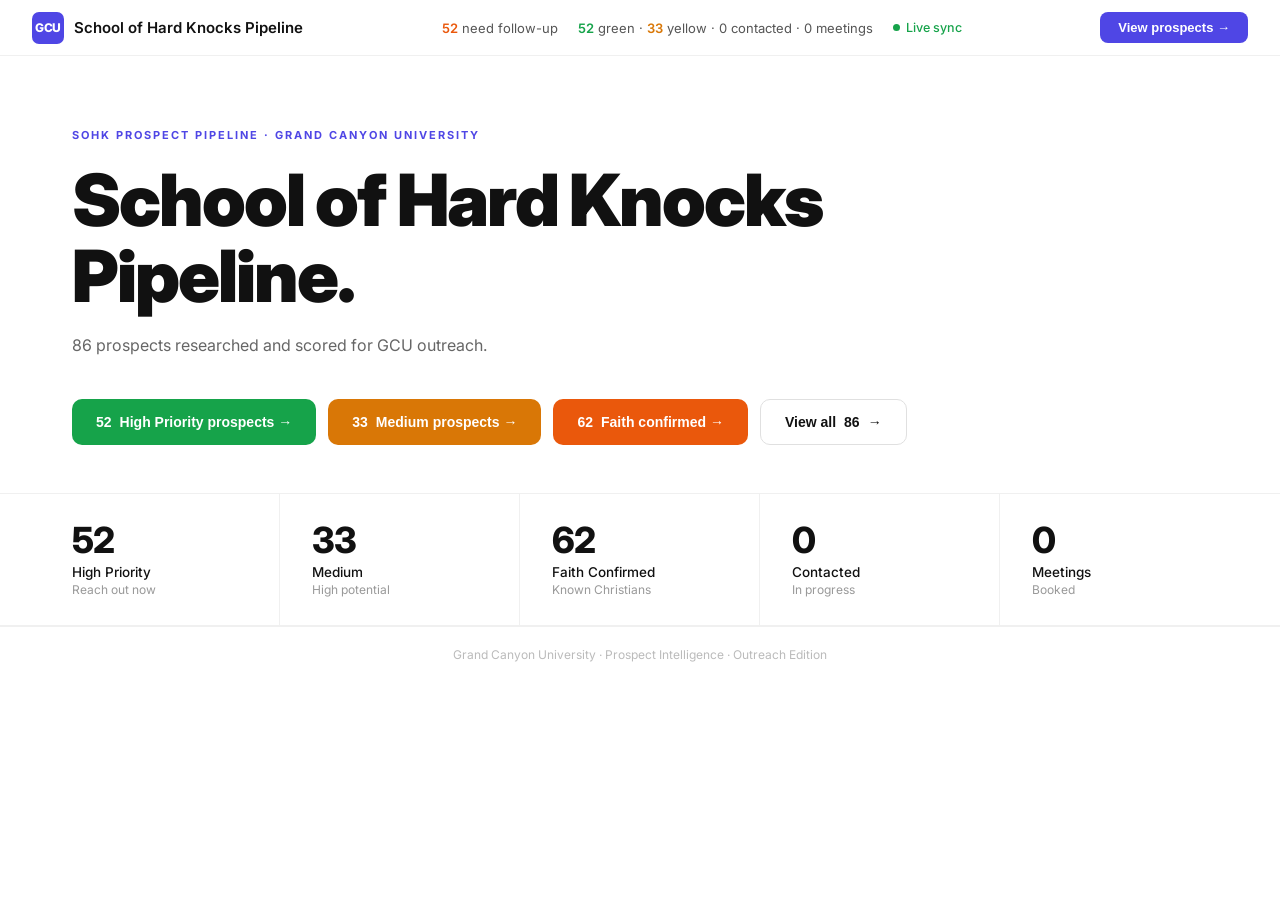
==== index.html @ d543fc32 "Fix clicks — event delegation + pointer-events:none on tier badges" ====
<!DOCTYPE html>
<html lang="en">
<head>
<meta charset="UTF-8"/><!-- cache-bust: v3 -->
<meta name="viewport" content="width=device-width, initial-scale=1.0"/>
<title>School of Hard Knocks Pipeline</title>
<link rel="preconnect" href="https://fonts.googleapis.com"/>
<link href="https://fonts.googleapis.com/css2?family=Inter:wght@300;400;500;600;700;800;900&display=swap" rel="stylesheet"/>
<style>
*,*::before,*::after{box-sizing:border-box;margin:0;padding:0}
html,body{height:100%;font-family:'Inter',system-ui,sans-serif;background:#fff;color:#111;-webkit-font-smoothing:antialiased}
::-webkit-scrollbar{width:5px}
::-webkit-scrollbar-track{background:transparent}
::-webkit-scrollbar-thumb{background:#ddd;border-radius:10px}

/* NAV */
.nav{position:sticky;top:0;z-index:100;background:#fff;border-bottom:1px solid #f0f0f0;padding:0 32px;height:56px;display:flex;align-items:center;justify-content:space-between}
.nav-logo{display:flex;align-items:center;gap:10px;cursor:pointer;text-decoration:none}
.nav-logo:hover .nav-logo-box{background:#4338ca}
.nav-logo-box{width:32px;height:32px;background:#4f46e5;border-radius:7px;display:flex;align-items:center;justify-content:center;font-size:12px;font-weight:800;color:#fff;letter-spacing:-0.5px;transition:background 0.15s}
.nav-logo-text{font-size:15px;font-weight:600;color:#111}
.nav-center{display:flex;align-items:center;gap:20px;font-size:13px;color:#555}
.nav-dot-green{color:#16a34a;font-weight:600}
.nav-dot-yellow{color:#d97706;font-weight:600}
.nav-dot-orange{color:#ea580c;font-weight:600}
.nav-live{display:flex;align-items:center;gap:6px;font-size:12.5px;color:#16a34a;font-weight:500}
.nav-live-dot{width:7px;height:7px;border-radius:50%;background:#16a34a;animation:pulse 2s infinite}
@keyframes pulse{0%,100%{opacity:1}50%{opacity:0.4}}
.btn-view-prospects{background:#4f46e5;color:#fff;border:none;padding:8px 18px;border-radius:8px;font-size:13px;font-weight:600;cursor:pointer;transition:background 0.15s}
.btn-view-prospects:hover{background:#4338ca}

/* HERO */
.hero{max-width:1200px;margin:0 auto;padding:72px 32px 48px}
.hero-label{font-size:11px;font-weight:700;letter-spacing:2px;text-transform:uppercase;color:#4f46e5;margin-bottom:20px}
.hero-title{font-size:clamp(42px,6vw,72px);font-weight:900;line-height:1.05;letter-spacing:-2px;color:#111;margin-bottom:20px}
.hero-sub{font-size:16px;color:#666;line-height:1.6;max-width:480px;margin-bottom:40px}
.hero-ctas{display:flex;flex-wrap:wrap;gap:12px}
.cta-btn{padding:14px 24px;border-radius:10px;font-size:14px;font-weight:700;cursor:pointer;border:none;display:flex;align-items:center;gap:8px;transition:opacity 0.15s,transform 0.15s}
.cta-btn:hover{opacity:0.9;transform:translateY(-1px)}
.cta-green{background:#16a34a;color:#fff}
.cta-yellow{background:#d97706;color:#fff}
.cta-orange{background:#ea580c;color:#fff}
.cta-outline{background:#fff;color:#111;border:1.5px solid #e0e0e0}

/* STAT TILES */
.stat-bar{border-top:1px solid #f0f0f0;border-bottom:1px solid #f0f0f0}
.stat-bar-inner{max-width:1200px;margin:0 auto;display:grid;grid-template-columns:repeat(5,1fr)}
.stat-tile{padding:28px 32px;border-right:1px solid #f0f0f0}
.stat-tile:last-child{border-right:none}
.stat-num{font-size:36px;font-weight:800;letter-spacing:-1.5px;color:#111;line-height:1}
.stat-name{font-size:13.5px;font-weight:500;color:#111;margin-top:6px}
.stat-desc{font-size:12px;color:#999;margin-top:2px}

/* LIST VIEW */
.list-view{max-width:1200px;margin:0 auto;padding:48px 32px 80px;display:none}
.list-view.active{display:block}

.list-header{display:flex;align-items:center;justify-content:space-between;margin-bottom:24px;gap:16px;flex-wrap:wrap}
.list-back{display:flex;align-items:center;gap:8px;font-size:14px;font-weight:500;color:#555;cursor:pointer;background:none;border:none;padding:0}
.list-back:hover{color:#111}
.list-title-row{display:flex;align-items:center;gap:12px}
.list-title{font-size:24px;font-weight:800;letter-spacing:-0.5px}
.list-count-badge{padding:4px 12px;border-radius:20px;font-size:12px;font-weight:700}
.badge-green{background:#dcfce7;color:#16a34a}
.badge-yellow{background:#fef3c7;color:#d97706}
.badge-orange{background:#fff7ed;color:#ea580c}
.badge-all{background:#f3f4f6;color:#374151}

.list-controls{display:flex;gap:10px;flex-wrap:wrap;margin-bottom:20px}
.list-search{flex:1;min-width:200px;padding:9px 14px;border:1.5px solid #e8e8e8;border-radius:8px;font-size:13.5px;font-family:'Inter',sans-serif;outline:none;transition:border-color 0.2s}
.list-search:focus{border-color:#4f46e5}
.list-filter{padding:9px 12px;border:1.5px solid #e8e8e8;border-radius:8px;font-size:13px;font-family:'Inter',sans-serif;outline:none;cursor:pointer;background:#fff;transition:border-color 0.2s}
.list-filter:focus{border-color:#4f46e5}
.add-btn{padding:9px 16px;background:#111;color:#fff;border:none;border-radius:8px;font-size:13px;font-weight:600;cursor:pointer;display:flex;align-items:center;gap:6px;white-space:nowrap}
.add-btn:hover{background:#333}

/* PROSPECT ROWS */
.prospect-list{display:flex;flex-direction:column;gap:1px;background:#f0f0f0;border-radius:12px;overflow:hidden;border:1px solid #e8e8e8}
.prospect-row{background:#fff;padding:18px 22px;display:flex;align-items:center;gap:16px;cursor:pointer;transition:background 0.1s}
.prospect-row:hover{background:#fafafa}
.prospect-row:first-child{border-radius:12px 12px 0 0}
.prospect-row:last-child{border-radius:0 0 12px 12px}
.row-avatar{width:40px;height:40px;border-radius:10px;background:linear-gradient(135deg,#111,#333);display:flex;align-items:center;justify-content:center;font-size:14px;font-weight:700;color:#fff;flex-shrink:0}
.row-info{flex:1;min-width:0}
.row-name{font-size:14.5px;font-weight:600;color:#111}
.row-sub{font-size:12.5px;color:#777;margin-top:1px;white-space:nowrap;overflow:hidden;text-overflow:ellipsis}
.row-location{font-size:11.5px;color:#4f46e5;font-weight:600;margin-top:1px;letter-spacing:0.2px}
.row-right{display:flex;align-items:center;gap:10px;flex-shrink:0}
.row-score{font-size:12px;font-weight:700;padding:3px 9px;border-radius:20px}
.score-green{background:#dcfce7;color:#16a34a}
.score-yellow{background:#fef3c7;color:#d97706}
.score-low{background:#f3f4f6;color:#6b7280}
.row-faith{font-size:11px;background:#ede9fe;color:#7c3aed;padding:2px 8px;border-radius:20px;font-weight:600}
.row-arrow{color:#ccc;font-size:16px}
.row-actions{display:flex;gap:5px}
.row-btn{padding:4px 10px;border-radius:5px;font-size:11px;font-weight:600;cursor:pointer;border:none}
.row-btn-edit{background:#f3f4f6;color:#374151}
.row-btn-edit:hover{background:#e5e7eb}
.row-btn-del{background:#fee2e2;color:#dc2626}
.row-btn-del:hover{background:#fecaca}

/* DETAIL VIEW */
.detail-view{display:none;max-width:1200px;margin:0 auto;padding:40px 32px 80px}
.detail-view.active{display:block}
.detail-back{display:inline-flex;align-items:center;gap:8px;font-size:14px;font-weight:500;color:#555;cursor:pointer;background:none;border:none;padding:0;margin-bottom:24px}
.detail-back:hover{color:#111}
.detail-nav{display:flex;align-items:center;justify-content:space-between;margin-bottom:32px;flex-wrap:wrap;gap:12px}
.detail-progress-wrap{display:flex;align-items:center;gap:10px;font-size:13px;color:#888}
.detail-progress-bar{width:120px;height:6px;background:#f0f0f0;border-radius:10px;overflow:hidden}
.detail-progress-fill{height:100%;background:#16a34a;border-radius:10px;transition:width 0.3s}
.detail-name{font-size:clamp(28px,4vw,42px);font-weight:900;letter-spacing:-1px;color:#111;margin-bottom:6px}
.detail-role{font-size:16px;color:#444;font-weight:400;margin-bottom:4px}
.detail-org{font-size:14px;color:#888}
.detail-badges{display:flex;gap:10px;margin:16px 0;flex-wrap:wrap}
.detail-badge{padding:6px 14px;border-radius:20px;font-size:12px;font-weight:600;display:flex;align-items:center;gap:6px;cursor:pointer;border:none}
.badge-status{background:#f3f4f6;color:#111;border:1.5px solid #e0e0e0}
.badge-reach-green{background:#16a34a;color:#fff}
.badge-reach-yellow{background:#d97706;color:#fff}
.detail-body{display:grid;grid-template-columns:1fr 340px;gap:32px;margin-top:28px}
@media(max-width:900px){.detail-body{grid-template-columns:1fr}}
.detail-main{display:flex;flex-direction:column;gap:32px}
.detail-section-label{font-size:10.5px;font-weight:700;letter-spacing:2px;text-transform:uppercase;color:#999;margin-bottom:14px}
.detail-bio{font-size:15px;line-height:1.75;color:#333}
.detail-news-box{background:#fafafa;border:1px solid #f0f0f0;border-radius:10px;padding:18px 20px}
.detail-news-empty{font-size:13.5px;color:#888;margin-bottom:10px}
.detail-news-link{display:inline-flex;align-items:center;gap:6px;font-size:13px;font-weight:500;color:#4f46e5;text-decoration:none}
.detail-news-link:hover{text-decoration:underline}
.detail-news-item{padding:12px 0;border-bottom:1px solid #f0f0f0;display:flex;align-items:flex-start;justify-content:space-between;gap:12px}
.detail-news-item:last-child{border-bottom:none}
.detail-news-date{font-size:11px;color:#999;white-space:nowrap;margin-top:3px}
.detail-news-title{font-size:13.5px;color:#111;line-height:1.4}
.detail-news-source{font-size:11.5px;color:#888;margin-top:2px}
.detail-sidebar{display:flex;flex-direction:column;gap:16px}
.sidebar-card{background:#fafafa;border:1px solid #f0f0f0;border-radius:12px;padding:20px}
.sidebar-card-high{background:#fffbeb;border-color:#fde68a}
.sidebar-card-label{font-size:10px;font-weight:700;letter-spacing:2px;text-transform:uppercase;color:#999;margin-bottom:10px;display:flex;align-items:center;gap:6px}
.sidebar-card-text{font-size:13.5px;line-height:1.65;color:#333}
.sidebar-score{display:flex;align-items:center;gap:10px;margin-bottom:8px}
.sidebar-score-num{font-size:38px;font-weight:900;letter-spacing:-2px;color:#111;line-height:1}
.sidebar-score-label{font-size:12px;color:#888}
.score-bar-wrap{background:#f0f0f0;border-radius:10px;height:8px;overflow:hidden;margin-bottom:6px}
.score-bar-fill{height:100%;border-radius:10px;transition:width 0.4s}
.bar-green{background:#16a34a}
.bar-yellow{background:#d97706}
.bar-low{background:#9ca3af}
.sidebar-tags{display:flex;flex-wrap:wrap;gap:6px}
.sidebar-tag{padding:4px 11px;border-radius:20px;font-size:11.5px;font-weight:500;background:#f3f4f6;color:#555}
.sidebar-tag-faith{background:#ede9fe;color:#7c3aed}

/* FORM MODAL */
.form-overlay{display:none;position:fixed;inset:0;background:rgba(0,0,0,0.5);z-index:300;align-items:center;justify-content:center;padding:24px}
.form-overlay.open{display:flex}
.form-modal{background:#fff;border-radius:16px;width:100%;max-width:540px;max-height:90vh;overflow-y:auto;box-shadow:0 20px 60px rgba(0,0,0,0.25)}
.form-modal-header{background:#111;padding:18px 22px;border-radius:16px 16px 0 0;display:flex;align-items:center;justify-content:space-between}
.form-modal-title{font-size:15px;font-weight:600;color:#fff}
.form-modal-close{width:28px;height:28px;background:rgba(255,255,255,0.1);border:none;border-radius:6px;color:#fff;font-size:16px;cursor:pointer;display:flex;align-items:center;justify-content:center}
.form-body{padding:20px 22px;display:flex;flex-direction:column;gap:11px}
.form-row{display:grid;grid-template-columns:1fr 1fr;gap:11px}
.form-group{display:flex;flex-direction:column;gap:4px}
.form-group.full{grid-column:1/-1}
.form-label{font-size:11px;font-weight:700;letter-spacing:0.8px;text-transform:uppercase;color:#333}
.form-input,.form-textarea,.form-select{padding:9px 11px;border:1.5px solid #e8e8e8;border-radius:8px;font-family:'Inter',sans-serif;font-size:13.5px;color:#111;background:#fafafa;outline:none;transition:border-color 0.2s}
.form-input:focus,.form-textarea:focus,.form-select:focus{border-color:#4f46e5;background:#fff}
.form-textarea{min-height:76px;resize:vertical;line-height:1.5}
.form-footer{padding:14px 22px 20px;border-top:1px solid #f0f0f0;display:flex;justify-content:flex-end;gap:8px}
.btn-cancel{padding:8px 16px;border:1.5px solid #e8e8e8;border-radius:8px;background:transparent;font-family:'Inter',sans-serif;font-size:13px;font-weight:500;cursor:pointer;color:#555}
.btn-cancel:hover{background:#f9f9f9}
.btn-save{padding:8px 20px;background:#111;color:#fff;border:none;border-radius:8px;font-family:'Inter',sans-serif;font-size:13px;font-weight:600;cursor:pointer}
.btn-save:hover{background:#333}

/* EMPTY */
.empty-state{text-align:center;padding:60px 20px;color:#aaa;font-size:14px}

footer{text-align:center;padding:20px;font-size:12px;color:#bbb;border-top:1px solid #f0f0f0}

.detail-nav-arrows{display:flex;align-items:center;gap:8px}
.arrow-btn{padding:7px 14px;border:1.5px solid #e0e0e0;border-radius:8px;background:#fff;font-family:'Inter',sans-serif;font-size:13px;font-weight:500;color:#111;cursor:pointer;display:flex;align-items:center;gap:6px;transition:all 0.15s}
.arrow-btn:hover:not(:disabled){background:#f5f5f5;border-color:#ccc}
.arrow-btn:disabled{opacity:0.35;cursor:not-allowed}
.arrow-counter{font-size:12px;color:#999;white-space:nowrap}

.status-select{padding:6px 28px 6px 12px;border:1.5px solid #e0e0e0;border-radius:8px;font-family:'Inter',sans-serif;font-size:13px;font-weight:500;color:#111;background:#fff;outline:none;cursor:pointer;appearance:auto;transition:border-color 0.2s}
.status-select:focus{border-color:#4f46e5}

@media(max-width:640px){
  .nav{padding:0 14px;height:52px}
  .nav-logo-text{display:none}
  .nav-center{display:none}
  .btn-view-prospects{font-size:12px;padding:7px 13px}
  .hero{padding:28px 16px 24px}
  .hero-title{font-size:36px;letter-spacing:-1.5px}
  .hero-sub{font-size:14px}
  .hero-ctas{gap:8px}
  .cta-btn{padding:11px 16px;font-size:13px}
  .stat-bar-inner{grid-template-columns:repeat(3,1fr)}
  .stat-tile:nth-child(4),.stat-tile:nth-child(5){display:none}
  .stat-tile{padding:16px 14px}
  .stat-num{font-size:26px}
  .controls-wrap{padding:10px 14px;top:52px}
  .controls{gap:8px}
  .list-search{font-size:13px}
  .list-filter{font-size:12px;padding:8px 10px}
  .add-btn{font-size:12px;padding:8px 12px}
  .list-view,.detail-view{padding:16px 14px 60px}
  .list-title{font-size:20px}
  .prospect-row{padding:14px 14px}
  .row-avatar{width:36px;height:36px;font-size:12px;border-radius:8px}
  .row-name{font-size:14px}
  .row-score{display:none}
  .row-arrow{display:none}
  .detail-nav{flex-direction:column;gap:12px;align-items:flex-start}
  .detail-nav > div:last-child{align-items:flex-start;width:100%}
  .detail-progress-wrap{flex-wrap:wrap;gap:6px}
  .detail-progress-bar{width:100px}
  .detail-nav-arrows{justify-content:flex-start}
  .detail-name{font-size:28px;letter-spacing:-0.5px}
  .detail-body{gap:20px}
  .sidebar-card{padding:14px}
  .detail-badges{flex-wrap:wrap;gap:8px}
  .status-select{font-size:12px}
  .form-body{padding:16px 16px}
  .form-row{grid-template-columns:1fr}
  .form-footer{padding:12px 16px 18px}
  .list-controls{gap:6px}
}

.tier-whale{background:#f5f3ff;color:#7c3aed;border:1px solid #ddd6fe;pointer-events:none}
.tier-review{background:#fffbeb;color:#b45309;border:1px solid #fde68a;pointer-events:none}
.tier-contact{background:#f0fdf4;color:#16a34a;border:1px solid #bbf7d0;pointer-events:none}
.tier-unset{background:#f3f4f6;color:#6b7280;border:1px solid #e5e7eb;pointer-events:none}
.row-tier{font-size:11px;padding:2px 8px;border-radius:20px;font-weight:600;white-space:nowrap;pointer-events:none}
.tier-select{padding:6px 28px 6px 10px;border-radius:8px;border:1.5px solid #e5e7eb;font-family:inherit;font-size:12px;font-weight:600;cursor:pointer;outline:none;appearance:none;background-image:url("data:image/svg+xml,%3Csvg xmlns='http://www.w3.org/2000/svg' width='12' height='12' viewBox='0 0 24 24' fill='none' stroke='%23888' stroke-width='2.5'%3E%3Cpolyline points='6 9 12 15 18 9'%3E%3C/polyline%3E%3C/svg%3E");background-repeat:no-repeat;background-position:right 8px center}
.tier-select.tw{background-color:#f5f3ff;color:#7c3aed;border-color:#ddd6fe}
.tier-select.tr{background-color:#fffbeb;color:#b45309;border-color:#fde68a}
.tier-select.tc{background-color:#f0fdf4;color:#16a34a;border-color:#bbf7d0}
.tier-select.tu{background-color:#f3f4f6;color:#6b7280;border-color:#e5e7eb}
</style>
</head>
<body>

<!-- NAV -->
<nav class="nav">
  <div class="nav-logo" onclick="showHero()">
    <div class="nav-logo-box">GCU</div>
    <span class="nav-logo-text">School of Hard Knocks Pipeline</span>
  </div>
  <div class="nav-center" id="nav-stats">
    <span><span class="nav-dot-orange" id="nav-followup">0</span> need follow-up</span>
    <span><span class="nav-dot-green" id="nav-green">0</span> green · <span class="nav-dot-yellow" id="nav-yellow">0</span> yellow · <span id="nav-contacted">0</span> contacted · <span id="nav-meetings">0</span> meetings</span>
    <span class="nav-live"><span class="nav-live-dot"></span>Live sync</span>
  </div>
  <button class="btn-view-prospects" onclick="showList('all')">View prospects →</button>
</nav>

<!-- HERO PAGE -->
<div id="page-hero">
  <div class="hero">
    <div class="hero-label">SOHK Prospect Pipeline · Grand Canyon University</div>
    <div class="hero-title">School of Hard Knocks<br>Pipeline.</div>
    <div class="hero-sub" id="hero-sub">Loading prospects researched and scored for GCU outreach.</div>
    <div class="hero-ctas">
      <button class="cta-btn cta-green" onclick="showList('high')"><span id="cta-green-count">0</span> High Priority prospects →</button>
      <button class="cta-btn cta-yellow" onclick="showList('medium')"><span id="cta-yellow-count">0</span> Medium prospects →</button>
      <button class="cta-btn cta-orange" onclick="showList('faith')"><span id="cta-faith-count">0</span> Faith confirmed →</button>
      <button class="cta-btn cta-outline" onclick="showList('all')">View all <span id="cta-all-count">0</span> →</button>
    </div>
  </div>
  <div class="stat-bar">
    <div class="stat-bar-inner">
      <div class="stat-tile">
        <div class="stat-num" id="st-high">0</div>
        <div class="stat-name">High Priority</div>
        <div class="stat-desc">Reach out now</div>
      </div>
      <div class="stat-tile">
        <div class="stat-num" id="st-medium">0</div>
        <div class="stat-name">Medium</div>
        <div class="stat-desc">High potential</div>
      </div>
      <div class="stat-tile">
        <div class="stat-num" id="st-faith">0</div>
        <div class="stat-name">Faith Confirmed</div>
        <div class="stat-desc">Known Christians</div>
      </div>
      <div class="stat-tile">
        <div class="stat-num" id="st-contacted">0</div>
        <div class="stat-name">Contacted</div>
        <div class="stat-desc">In progress</div>
      </div>
      <div class="stat-tile">
        <div class="stat-num" id="st-meetings">0</div>
        <div class="stat-name">Meetings</div>
        <div class="stat-desc">Booked</div>
      </div>
    </div>
  </div>
</div>

<!-- LIST VIEW -->
<div class="list-view" id="page-list">
  <div class="list-header">
    <div>
      <button class="list-back" onclick="showHero()">← Back</button>
      <div class="list-title-row" style="margin-top:8px">
        <div class="list-title" id="list-title">All Prospects</div>
        <span class="list-count-badge badge-all" id="list-badge">0</span>
      </div>
    </div>
    <button class="add-btn" onclick="openForm()">+ Add Prospect</button>
  </div>
  <div class="list-controls">
    <input class="list-search" id="list-search" placeholder="Search name, company, category…" oninput="renderList()">
    <select class="list-filter" id="list-cat" onchange="renderList()"><option value="">All Categories</option></select>
    <select class="list-filter" id="list-faith" onchange="renderList()">
      <option value="">All Prospects</option>
      <option value="faith">Faith Confirmed</option>
    </select>
    <select class="list-filter" id="list-az" onchange="renderList()">
      <option value="">All Locations</option>
      <option value="az">Arizona Only</option>
    </select>
    <select class="list-filter" id="list-tier" onchange="renderList()">
      <option value="">All Tiers</option>
      <option value="Whale">Whale</option>
      <option value="Review">Review</option>
      <option value="Contact">Contact</option>
    </select>
    <input type="text" id="email-search" class="list-filter" placeholder="Search by email..." oninput="renderList()" style="width:180px"/>
  </div>
  <div class="prospect-list" id="prospect-list"></div>
</div>

<!-- DETAIL VIEW -->
<div class="detail-view" id="page-detail">
  <button class="detail-back" id="detail-back-btn" onclick="showList()">← Back to prospects</button>
  <div class="detail-nav">
    <div>
      <div class="detail-name" id="d-name"></div>
      <div class="detail-role" id="d-role"></div>
      <div class="detail-org" id="d-org"></div>
    </div>
    <div style="display:flex;flex-direction:column;align-items:flex-end;gap:10px">
      <div class="detail-progress-wrap">
        <span id="d-score-label"></span>
        <div class="detail-progress-bar"><div class="detail-progress-fill" id="d-progress"></div></div>
        <span>out of 100</span>
      </div>
      <div class="detail-nav-arrows">
        <button class="arrow-btn" id="btn-prev" onclick="navigateDetail(-1)">← Prev</button>
        <span class="arrow-counter" id="d-counter"></span>
        <button class="arrow-btn" id="btn-next" onclick="navigateDetail(1)">Next →</button>
      </div>
    </div>
  </div>
  <div class="detail-badges" id="d-badges"></div>
  <div class="detail-body">
    <div class="detail-main">
      <div>
        <div class="detail-section-label">BIOGRAPHY</div>
        <div class="detail-bio" id="d-bio"></div>
      </div>
      <div>
        <div class="detail-section-label">RECENT NEWS</div>
        <div class="detail-news-box" id="d-news"></div>
      </div>
      <div id="d-verified-wrap" style="display:none">
        <div class="detail-section-label">VERIFIED SOURCES & ARTICLES</div>
        <div id="d-verified"></div>
      </div>
    </div>
    <div class="detail-sidebar">
      <div class="sidebar-card sidebar-card-high" id="d-approach-card">
        <div class="sidebar-card-label">BEST APPROACH</div>
        <div class="sidebar-card-text" id="d-approach"></div>
      </div>
      <div class="sidebar-card" id="d-contact-card">
        <div class="sidebar-card-label">CONTACT INFORMATION</div>
        <div class="sidebar-card-text" id="d-contact"></div>
      </div>
      <div class="sidebar-card" id="d-gcu-card">
        <div class="sidebar-card-label">GCU CONNECTION</div>
        <div class="sidebar-card-text" id="d-gcu"></div>
      </div>
      <div class="sidebar-card">
        <div class="sidebar-card-label">FAITH SIGNAL</div>
        <div class="sidebar-card-text" id="d-faith"></div>
      </div>
      <div class="sidebar-card">
        <div class="sidebar-card-label">TAGS</div>
        <div class="sidebar-tags" id="d-tags"></div>
      </div>
    </div>
  </div>
</div>

<!-- FORM MODAL -->
<div class="form-overlay" id="form-overlay">
  <div class="form-modal">
    <div class="form-modal-header">
      <span class="form-modal-title" id="form-title">Add Prospect</span>
      <button class="form-modal-close" onclick="closeForm()">×</button>
    </div>
    <div class="form-body">
      <div class="form-row">
        <div class="form-group"><label class="form-label">Name *</label><input class="form-input" id="f-name" placeholder="Full name"></div>
        <div class="form-group"><label class="form-label">Role / Title</label><input class="form-input" id="f-role" placeholder="CEO, Founder…"></div>
      </div>
      <div class="form-row">
        <div class="form-group"><label class="form-label">Company / Org</label><input class="form-input" id="f-org" placeholder="Organization"></div>
        <div class="form-group"><label class="form-label">Category</label>
          <select class="form-select" id="f-category">
            <option value="">Select…</option>
            <option>Entrepreneur</option><option>Sports</option><option>Media</option>
            <option>Construction</option><option>Hospitality</option><option>Technology</option>
            <option>Real Estate</option><option>Automotive</option><option>Entertainment</option>
            <option>Law</option><option>Other</option>
          </select>
        </div>
      </div>
      <div class="form-row">
        <div class="form-group"><label class="form-label">Location</label><input class="form-input" id="f-location" placeholder="City, State"></div>
        <div class="form-group"><label class="form-label">Priority</label>
          <select class="form-select" id="f-priority">
            <option value="high">High Priority</option>
            <option value="medium" selected>Medium</option>
            <option value="low">Low</option>
          </select>
        </div>
      </div>
      <div class="form-group full"><label class="form-label">Email / Contact</label><input class="form-input" id="f-email" placeholder="email@domain.com"></div>
      <div class="form-group full"><label class="form-label">Biography</label><textarea class="form-textarea" id="f-bio" placeholder="Background, achievements, net worth…"></textarea></div>
      <div class="form-group full"><label class="form-label">Best Approach</label><textarea class="form-textarea" id="f-approach" placeholder="How to reach them, warmest intro path…"></textarea></div>
      <div class="form-group full"><label class="form-label">Faith Signal</label><textarea class="form-textarea" id="f-faith" placeholder="Known faith background, church, public statements…" style="min-height:60px"></textarea></div>
      <div class="form-group full"><label class="form-label">GCU Connection / Angle</label><textarea class="form-textarea" id="f-angle" placeholder="Why they'd care about GCU…" style="min-height:60px"></textarea></div>
      <div class="form-group full"><label class="form-label">Tags (comma-separated)</label><input class="form-input" id="f-tags" placeholder="e.g. Billionaire, Arizona, Faith Leader"></div>
    </div>
    <div class="form-footer">
      <button class="btn-cancel" onclick="closeForm()">Cancel</button>
      <button class="btn-save" onclick="savePerson()">Save Prospect</button>
    </div>
  </div>
</div>

<footer>Grand Canyon University · Prospect Intelligence · Outreach Edition</footer>

<script>
let people = [
  {id:1,tier:"Review",name:"James Dumoulin",role:"Co-Founder",org:"School of Hard Knocks",category:"Media",location:"Austin, TX",email:"james@shophardknocks.com",priority:"high",faith_confirmed:true,score:88,contacted:false,meetings:0,
   bio:"James Dumoulin is the 23-year-old co-founder of School of Hard Knocks, a media platform generating over $1M/month in revenue with 22M+ followers and over 4 billion views. He built an 8-figure business by walking up to strangers — billionaires, celebrities, athletes — and asking them how they made their money. He's interviewed Will Smith, Mark Cuban, Gary Vaynerchuk, Tom Cruise, and Todd Graves. His speaking fee runs $30,000–$50,000. He's been featured on the Faith Driven Entrepreneur podcast and multiple entrepreneurship shows.",
   approach:"Cold approach works — James literally built his brand on cold approaches. DM him directly on Instagram or LinkedIn referencing GCU's entrepreneurial mission and Canyon Ventures. He interviewed Todd Graves (also on this list) — that's a warm chain. A campus visit to interview GCU entrepreneurs for his channel is a natural ask that benefits both sides.",
   faith:"Featured on Faith Driven Entrepreneur podcast. His School of Hard Knocks content has appeared alongside openly Christian entrepreneurs including Myron Golden and Todd Graves. Values-driven content focused on discipline and real-world wisdom.",
   angle:"GCU's Canyon Ventures and entrepreneur-focused curriculum is exactly what James's platform champions. His audience is precisely GCU's demographic. A campus shoot, Canyon Ventures partnership, or student speaker event would be mutually beneficial.",
   tags:["Gen Z","8-Figure Business","22M Followers","Social Media","School of Hard Knocks"],
   news:[{date:"Apr 2026",title:"Episode: What @SchoolofHardKnocks Creator Has Learned Interviewing Billionaires",source:"Faith Driven Entrepreneur Podcast"},{date:"Apr 2026",title:"Episode 547: The Kid Who Built an 8-Figure Business By Asking Billionaires How Much They Make",source:"Apple Podcasts"}]},

  {id:2,tier:"Review",name:"Myron Golden",role:"Founder & CEO",org:"Skillionaire Enterprises / Bible Success Academy",category:"Entrepreneur",location:"Tampa, FL",email:"myron@myrongoldenconsulting.com",priority:"high",faith_confirmed:true,score:92,contacted:false,meetings:0,
   bio:"Myron Golden is an entrepreneur, bestselling author, business coach, and speaker with an estimated net worth of $25M. He overcame childhood polio and poverty to build an empire teaching Biblical principles of wealth creation. He holds a degree in Accounting from Howard University and an advanced degree from Harvard. He's the author of 'From the Trash Man to the Cash Man' and 'BOSS Moves,' and is the founder of Bible Success Academy. He charges ~$250,000 per speech and $25,000/hour for consulting and generates $2–3M/month.",
   approach:"Reach out through his Skillionaire Enterprises team or his speaking bureau. Lead with GCU's faith-based entrepreneurship mission and the fact that GCU's model (affordable tuition, Christian values, real-world focus) is the kind of institution he'd want his community to know about. A keynote at Canyon Ventures or a GCU business school speaker series is the natural ask.",
   faith:"Deeply and openly Christian. Integrates Biblical principles into every business teaching. Founder of Bible Success Academy. Member of Cornerstone Baptist Church. Speaks extensively at Christian entrepreneur events. Frequently quotes scripture in business context.",
   angle:"Myron's entire brand is faith-driven entrepreneurship — GCU's Entrepreneurial Science program is a direct institutional match. Speaker series, guest lecture, advisory role, or scholarship fund alignment are all natural asks.",
   tags:["Biblical Business","$25M Net Worth","Author","Speaking Circuit","Faith Leader"],
   news:[{date:"2026",title:"Make More Offers Challenge — helping thousands of entrepreneurs scale with Biblical principles",source:"Skillionaire Enterprises"},{date:"2025",title:"BOSS Moves — bestselling business framework continues growing",source:"Amazon"}]},

  {id:3,tier:"Review",name:"Todd Graves",role:"Founder, CEO, Fry Cook & Cashier",org:"Raising Cane's Chicken Fingers",category:"Entrepreneur",location:"Baton Rouge, LA",email:"info@raisingcanes.com",priority:"high",faith_confirmed:true,score:95,contacted:false,meetings:0,
   bio:"Todd Graves is the co-founder of Raising Cane's Chicken Fingers, with a net worth of $22 billion as of 2026 — ranked #46 on the Forbes 400. He built the company from a B- business school grade and bank rejections, working as a boilermaker and Alaskan salmon fisherman to fund his dream. He opened the first location near LSU in 1996 and grew it to 900+ locations and $5.1B in annual revenue. He is one of the most iconic founder stories in American business.",
   approach:"Todd is warm toward faith-based institutions and community causes. Approach through Raising Cane's corporate philanthropy team or through a warm intro via James Dumoulin (who has already interviewed Todd on his channel). Lead with GCU's workforce development and the fact that Raising Cane's offers $5,250/yr in tuition reimbursement — shared mission on education.",
   faith:"Devout Christian. Publicly stated: 'I believe God made me good at chicken fingers to help people. I think God makes us all good at what we're doing, ultimately, to help people.' Partnered with The Advocate's Faith in the Community directory during COVID. His faith is woven into his business philosophy and public identity.",
   angle:"Todd's story — professor said no, banks said no, he built anyway — is the GCU narrative. His $5,250/yr tuition benefit shows he invests in employee education. Workforce pipeline, speaker series, and philanthropy around GCU's workforce programs are the strongest angles.",
   tags:["$22B Net Worth","Forbes 400 #46","Faith Leader","Workforce Education","Raising Cane's"],
   news:[{date:"Jan 2026",title:"Forbes: Todd Graves ranked #46 on Forbes 400, net worth $22 billion",source:"Forbes"},{date:"2025",title:"Raising Cane's surpasses 900 locations, $5.1B annual revenue",source:"QSR Magazine"}]},

  {id:4,tier:"Whale",name:"Mark Cuban",role:"Entrepreneur, Investor & Philanthropist",org:"Shark Tank / Cost Plus Drugs / Dallas Mavericks",category:"Entrepreneur",location:"Dallas, TX",email:"",priority:"high",faith_confirmed:false,score:78,contacted:false,meetings:0,
   bio:"Mark Cuban is a serial entrepreneur with an estimated net worth of $5.7 billion. He sold Broadcast.com to Yahoo! for $5.9 billion in 1999, owned the Dallas Mavericks (NBA champions 2011), and has been a Shark Tank investor for 15+ seasons. He co-founded Cost Plus Drugs to disrupt pharmaceutical pricing. The Mark Cuban Foundation runs AI Bootcamp programs for underserved youth and funds NFTE entrepreneurship education. He has been one of the most vocal critics of overpriced higher education.",
   approach:"Cuban has an open public profile and is known for responding to direct, substantive LinkedIn and Twitter messages. Lead with GCU's $8,900/yr tuition stat — he is on record saying affordable universities are the future of higher ed. Connect through his foundation's AI education work and GCU's tech programs.",
   faith:"Jewish background. Not publicly faith-identified but deeply committed to education access and equity. Foundation focuses on AI literacy for underserved communities.",
   angle:"Cuban's public critique of expensive higher ed + GCU's $8,900/yr model = perfect alignment. He has also been interviewed by James Dumoulin — that's a connection chain. His AI Bootcamp work connects to GCU's tech and entrepreneurship curriculum.",
   tags:["$5.7B Net Worth","Shark Tank","Ed Reform","AI Education","Mark Cuban Foundation"],
   news:[{date:"2025",title:"Cost Plus Drugs continues disrupting pharmaceutical pricing market",source:"Forbes"},{date:"2024",title:"Mark Cuban Foundation AI Bootcamp expands to 50+ cities",source:"Mark Cuban Foundation"}]},

  {id:5,tier:"Review",name:"Craig Jackson",role:"Chairman & CEO",org:"Barrett-Jackson Auction Company",category:"Automotive",location:"Scottsdale, AZ",email:"cjackson@barrett-jackson.com",priority:"high",faith_confirmed:false,score:82,contacted:false,meetings:0,
   bio:"Craig Jackson is the Chairman and CEO of Barrett-Jackson, the world's premier collector car auction company, headquartered in Scottsdale, Arizona. His estimated net worth is $300M. Barrett-Jackson has raised over $118 million for charity through auctions, including $9.6M at the 2019 Scottsdale event alone. He took over at 35 after losing both his father and brother, grew the company into a national media and entertainment brand, and pioneered collector car auctions on television.",
   approach:"Craig is an active Arizona community leader. Approach through Barrett-Jackson's Scottsdale headquarters directly, or through a local Arizona business network. GCU's Phoenix presence and CityServe community mission are natural entry points. A Barrett-Jackson auction charity beneficiary relationship is a strong long-term play.",
   faith:"Deeply philanthropic. Supports American Cancer Society, National Guard Educational Foundation, Ronald McDonald House. Personal donation of $1.1M at 2019 Scottsdale auction alone. Service-driven leadership philosophy.",
   angle:"Arizona local — Barrett-Jackson HQ is in Scottsdale. His philanthropy model (auctions raising millions for local causes) aligns with CityServe's community impact mission. GCU's automotive/trades programs and workforce pipeline are relevant conversation starters.",
   tags:["Arizona Local","$300M Net Worth","Philanthropy","Scottsdale","Automotive"],
   news:[{date:"Jan 2026",title:"Barrett-Jackson Scottsdale 2026 sets new records for charity vehicle auctions",source:"Barrett-Jackson"},{date:"2025",title:"Barrett-Jackson celebrates 54 years as premier collector car auction",source:"Barrett-Jackson"}]},

  {id:6,tier:"Contact",name:"Ben Pogue",role:"Chairman (Former CEO)",org:"Pogue Construction",category:"Construction",location:"McKinney, TX",email:"",priority:"high",faith_confirmed:true,score:90,contacted:false,meetings:0,
   bio:"Ben Pogue took over Pogue Construction from his father at age 29 and grew it from $300M to $1.5B in annual revenue by 2025. In late 2025, he made the company employee-owned through an ESOP, saying 'This is more than a change in structure — it is our way of saying thank you.' He then transitioned to Chairman while naming Lou Morelli CEO. He navigated a major public crisis (Allen Eagle Stadium) and came out stronger. Pogue ranks in the top 10 contractors in North Texas by the Dallas Business Journal.",
   approach:"Reach out through Pogue Construction's McKinney headquarters. Lead with GCU's Construction Management program — specific, relevant, and demonstrates you've done your homework. The ESOP transition shows he's values-driven; lead with alignment, not just the ask. School of Hard Knocks podcast (James Dumoulin) interviewed Ben in early 2026 — that's a warm chain.",
   faith:"Openly Christian. In public interviews he describes how 'culture, faith, and people-first leadership' transformed his company. Strong servant-leader identity. ESOP decision was explicitly framed as a values act.",
   angle:"GCU's Construction Management program is a direct match — advisory board, student mentorship pipeline, or guest speaker. His people-first leadership philosophy and GCU's mission around workforce development are deeply aligned.",
   tags:["$1.5B Revenue","Construction","Faith Leader","ESOP","People-First"],
   news:[{date:"Mar 2026",title:"Pogue Construction names new CEO as Ben Pogue transitions to Chairman",source:"Community Impact"},{date:"Dec 2025",title:"McKinney-based Pogue Construction becomes employee-owned",source:"Community Impact"}]},

  {id:7,tier:"Review",name:"Chris Herschend",role:"Board Chair & Vice Chairman",org:"Herschend Family Entertainment",category:"Entertainment",location:"Atlanta, GA",email:"",priority:"high",faith_confirmed:true,score:91,contacted:false,meetings:0,
   bio:"Chris Herschend is a third-generation owner and board chair of Herschend Family Entertainment — the world's largest family-owned themed attractions company with properties including Dollywood, Silver Dollar City, the Harlem Globetrotters, and 26 locations entertaining 15M+ guests annually. He earned his BA from Emory University and MBA from Emory's Goizueta Business School. Earlier in his career he worked at The Coca-Cola Company and in private equity. He co-founded Elmwood Management, a private investment firm.",
   approach:"Connect through Faith Driven Entrepreneur network where Chris is an active participant. He frequently speaks at business schools and faith-leadership conferences — GCU's business school is a natural venue. A speaker series invitation paired with a development ask around GCU's faith-based business curriculum is the strongest approach.",
   faith:"Deeply and openly Christian. Herschend Family Entertainment was built on faith-driven values for 75+ years. Chris has spoken extensively at Faith Driven Entrepreneur events about stewardship and family legacy. Attends Passion City Church. Partner of Samaritan's Purse. His father and uncle both came to Christian faith through their employees.",
   angle:"One of the most powerful examples of faith-driven multi-generational business leadership in America. GCU's faith-based business programs, family values curriculum, and stewardship focus are a direct match. Speaker series, advisory role, or named scholarship in the entertainment/hospitality space.",
   tags:["Dollywood","Silver Dollar City","Faith-Driven Business","Family Legacy","Emory MBA"],
   news:[{date:"Feb 2026",title:"Chris Herschend speaks to Brookwood School FIE Club on stewardship and family legacy",source:"Thomasville Times-Enterprise"},{date:"2025",title:"Herschend Family Entertainment celebrates 75 years as faith-based family attractions leader",source:"Herschend"}]},

  {id:8,tier:"Review",name:"Simon Squibb",role:"Founder",org:"HelpBnk",category:"Entrepreneur",location:"London, UK",email:"commercial@simonsquibb.com",priority:"high",faith_confirmed:true,score:86,contacted:false,meetings:0,
   bio:"Simon Squibb started his first business while homeless at 15. He founded and sold 19 companies including Fluid, which he sold to PwC. He now runs HelpBnk — a movement to help 10 million people start businesses for free. He has 22M+ followers across social platforms and generates 200M views per month organically. He is a No. 1 Sunday Times bestselling author. He famously installed a doorbell on a London staircase where entrepreneurs can walk up and pitch their dreams for funding.",
   approach:"Simon is very accessible on social media — his entire brand is built on open, public engagement. DM him on LinkedIn or Instagram with a specific proposition: GCU as a case study for the affordable, entrepreneurial, faith-aligned higher education model he's been publicly campaigning for. Offer him a GCU campus visit or a collaboration on content about fixing higher education.",
   faith:"Openly Christian. Has publicly discussed his faith in interviews. Strongly advocates for fixing the education system — has spoken to UK government ministers and campaigned against education legislation that restricts alternative learning. Believes schools were designed to create obedient factory workers, not entrepreneurs.",
   angle:"Simon literally wants to fix higher education — GCU's affordable, faith-based, entrepreneur-focused model is the institution he's been describing. His 22M followers are aspiring entrepreneurs = GCU's core demographic. Partnership, content collaboration, or GCU as a featured case study in his education reform mission.",
   tags:["22M Followers","Higher Ed Reform","Christian","HelpBnk","Sunday Times Bestseller"],
   news:[{date:"May 2025",title:"Simon Squibb slams UK Children's Wellbeing and Schools Bill as threat to education freedom",source:"EdTech Innovation Hub"},{date:"2024",title:"HelpBnk reaches milestone in mission to help 10M people start businesses for free",source:"HelpBnk"}]},

  {id:9,tier:"Whale",name:"Jameis Winston",role:"NFL Quarterback",org:"New York Giants",category:"Sports",location:"New York, NY",email:"",priority:"high",faith_confirmed:true,score:84,contacted:false,meetings:0,
   bio:"Jameis Winston is a NFL quarterback currently with the New York Giants. He was the #1 overall pick in the 2015 NFL Draft by the Tampa Bay Buccaneers. He won the Heisman Trophy and BCS National Championship at Florida State. Career stats: 24,792 passing yards, 156 touchdowns across stints with the Buccaneers, Saints, Browns, and Giants. He led the NFL in passing yards in 2019 with 5,109 yards.",
   approach:"Reach out through his foundation or agent. Lead with GCU's Christian identity and student athlete community. A chapel speaker event, motivational talk to GCU student-athletes, or joint community outreach initiative (given his prison ministry work with God Behind Bars) is the strongest ask.",
   faith:"One of the most openly Christian athletes in the NFL. Accepted Christ at age 8, rededicated at 19, baptized at 22 at a spiritual retreat for professional athletes. His X/Twitter bio reads: '1. God 2. School (Learning Everyday) 3. Dream Forever' with the hashtag #Phil413. Pregame interviews: 'Unwavering faith. Ultimate belief. Dependence on the Lord.' Has spoken at Super Bowl Media Day about his faith. Partners with God Behind Bars prison ministry.",
   angle:"GCU's sports programs and strong Christian identity are a natural fit. His '2. School (Learning Everyday)' is a direct GCU talking point. A chapel event, student-athlete mentorship program, or scholarship announcement would resonate widely.",
   tags:["NFL QB","Heisman Trophy","#1 Draft Pick","Strong Christian","God Behind Bars"],
   news:[{date:"2025-26",title:"Jameis Winston signs with New York Giants",source:"NFL"},{date:"Nov 2024",title:"Winston leads Cleveland Browns to upset win over Pittsburgh Steelers, credits 'Unwavering faith'",source:"Christian Post"}]},

  {id:10,tier:"Contact",name:"John Lee Hoich",role:"Founder",org:"Hoich Enterprises",category:"Real Estate",location:"Phoenix, AZ",email:"jhoich@hoich.com",priority:"high",faith_confirmed:true,score:79,contacted:false,meetings:0,
   bio:"Arizona-based real estate entrepreneur and investor based in Phoenix. Local community presence and active in the Arizona faith-driven business community. Direct email available for warm outreach.",
   approach:"Direct email available: jhoich@hoich.com. Lead with GCU's presence in the Phoenix metro, the growing campus footprint, and the CM/Real Estate program relevance. Faith is the connector — open with the shared mission angle.",
   faith:"Christian. Known as a faith-driven business leader in the Arizona entrepreneurial community.",
   angle:"Arizona local and Christian — GCU is in his backyard. Real estate background is directly relevant to GCU's growing campus development, CM program, and potential real estate advisory relationships.",
   tags:["Arizona","Phoenix","Real Estate","Christian","Local Leader"],
   news:[]},

  {id:11,tier:"Whale",name:"Giannis Antetokounmpo",role:"NBA Superstar",org:"Milwaukee Bucks",category:"Sports",location:"Milwaukee, WI",email:"",priority:"medium",faith_confirmed:true,score:72,contacted:false,meetings:0,
   bio:"Giannis Antetokounmpo — 'The Greek Freak' — is a 2x NBA MVP and 2021 NBA Champion with the Milwaukee Bucks. Born to Nigerian parents in Athens, Greece, he grew up in poverty, sometimes selling items on the street to survive. His family were undocumented immigrants. He rose from those conditions to become one of the greatest players in NBA history. His Antetokounmpo Family Charitable Foundation focuses on underprivileged youth and education.",
   approach:"Reach through the Antetokounmpo Family Foundation or through Bucks community relations. Lead with GCU's CityServe and community development work — specifically the underprivileged youth angle which matches his foundation's mission exactly. A joint community event in Phoenix during an away game is a natural connection point.",
   faith:"Devout Greek Orthodox Christian. Baptized at age 18 in Athens. Publicly quotes 'Walk by faith, not by sight.' Thanked God upon winning the 2019 MVP award. His foundation explicitly lists 'Faith' as a core value. Attends church when schedule permits and participates in significant faith events.",
   angle:"Giannis's story — poverty, immigrant family, faith, determination — mirrors the students GCU serves. His foundation's focus on underprivileged youth directly mirrors CityServe. A GCU partnership, joint community event, or scholarship announcement would be high-profile.",
   tags:["2x NBA MVP","2021 Champion","Greek Orthodox","Underprivileged Youth","Foundation"],
   news:[{date:"2025-26",title:"Giannis Antetokounmpo continues leadership of Milwaukee Bucks",source:"NBA"},{date:"2020",title:"Antetokounmpo Family Charitable Foundation launched to support underprivileged youth",source:"Foundation"}]},

  {id:12,tier:"Review",name:"Marc Lore",role:"Founder, Chairman & CEO",org:"Wonder Group / Minnesota Timberwolves",category:"Entrepreneur",location:"New York, NY",email:"",priority:"medium",faith_confirmed:false,score:68,contacted:false,meetings:0,
   bio:"Marc Lore is a serial entrepreneur and NBA co-owner. He sold Quidsi (Diapers.com) to Amazon for $545M and Jet.com to Walmart for $3.3B. He served as President and CEO of Walmart U.S. eCommerce from 2016–2021. He now runs Wonder Group, a food delivery super-app valued at $7B+, and co-owns the Minnesota Timberwolves and Lynx with Alex Rodriguez. He is also the lead investor in Archer (eVTOL aircraft) and Wizard (AI eCommerce).",
   approach:"Approach through Wonder Group or his public social media. Lead with GCU's entrepreneurial talent pipeline — Wonder is actively hiring and scaling. His Walmart background creates a workforce development conversation entry point.",
   faith:"Purpose and family driven. Has publicly reflected on sacrificing personal life to build businesses and now seeks more meaning-driven work. Not publicly faith-identified.",
   angle:"GCU's entrepreneurial ecosystem and tech programs are a talent pipeline he actively needs. NBA ownership opens a sports-angle conversation for student engagement. His Walmart/Amazon background aligns with workforce development programs.",
   tags:["$3.3B Jet.com Exit","NBA Owner","Wonder Group","eCommerce","Serial Entrepreneur"],
   news:[{date:"Mar 2025",title:"Inside the restless mind of a serial founder: Marc Lore on Wonder's path to IPO",source:"Fortune"},{date:"2025",title:"Wonder Group tops $7B valuation in new funding round",source:"TechCrunch"}]},

  {id:13,tier:"Review",name:"Stephen Cloobeck",role:"Founder & Former CEO",org:"Diamond Resorts International",category:"Hospitality",location:"Los Angeles, CA",email:"",priority:"medium",faith_confirmed:false,score:65,contacted:false,meetings:0,
   bio:"Stephen Cloobeck is the founder of Diamond Resorts International, which he built into a global hospitality empire sold to Apollo Global Management for $2.2 billion in 2016. He served as inaugural chairman of Brand USA. He is a graduate of Brandeis University, author of 'Checking In: Hospitality-Driven Thinking, Business, and You,' and has donated $1M to Brandeis for neuroscience research. He briefly ran for California governor in 2025-26.",
   approach:"Reach through his public office or through charitable organizations he supports. Lead with GCU's hospitality program and the service-first philosophy he champions. His Brandeis donation shows willingness to support university programs he believes in.",
   faith:"Supports LA Dream Center (Christian), Keep Memory Alive, Brent Shapiro Foundation, and multiple educational initiatives. Service-driven leadership. Democratic background.",
   angle:"GCU's hospitality program and his expertise in hospitality leadership are a natural match. His $1M Brandeis gift is a reference point for what a named program gift could look like.",
   tags:["$2.2B Exit","Hospitality","Philanthropy","Brand USA","Education Donor"],
   news:[{date:"2025",title:"Stephen Cloobeck ends California governor campaign",source:"Business Wire"},{date:"2024",title:"Cloobeck announces candidacy for Governor of California 2026",source:"Business Wire"}]},

  {id:14,tier:"Whale",name:"John Morgan",role:"Founder",org:"Morgan & Morgan",category:"Law",location:"Orlando, FL",email:"",priority:"medium",faith_confirmed:false,score:62,contacted:false,meetings:0,
   bio:"John Morgan is the founder of Morgan & Morgan, the largest personal injury law firm in the United States, with 1,000+ attorneys and over $1 billion in annual revenue. He built the 'For the People' brand into a nationally recognized legal powerhouse. His estimated net worth is $800M+. He is a media personality, entrepreneur, and outspoken public advocate.",
   approach:"Reach through Morgan & Morgan's corporate office or his public social media. Lead with GCU's pre-law programs and the workforce development pipeline — a talent recruitment and scholarship conversation. His 'For the People' brand aligns with GCU's community service mission.",
   faith:"Catholic background. Public advocacy for equity and access.",
   angle:"GCU's law-adjacent programs and workforce development story align with Morgan's 'For the People' ethos. Scholarship pipeline, intern recruitment, or philanthropy around access to education are the strongest angles.",
   tags:["$800M Net Worth","Morgan & Morgan","For the People","Legal Empire","Philanthropy"],
   news:[]},

  {id:15,tier:"Contact",name:"Vic Keller",role:"Founder & CEO",org:"KLV Capital / Experience Ventures",category:"Entrepreneur",location:"Dallas, TX",email:"",priority:"medium",faith_confirmed:true,score:75,contacted:false,meetings:0,
   bio:"Vic Keller founded and led 14 companies generating over $10 billion in enterprise value. Multiple ventures were acquired by Berkshire Hathaway, making Warren Buffett a direct business partner. He is an EY Entrepreneur of the Year and 5x Inc. 500 Fastest-Growing Companies honoree. He started his career at JPMorgan. He now runs KLV Capital and Experience Ventures, focused on mentoring founders and scaling high-growth companies, and runs the EPIC Community for entrepreneurs.",
   approach:"Vic is accessible through his website vickeller.com and EPIC Community. Lead with GCU's Canyon Ventures and entrepreneurship curriculum — he is explicitly in the business of mentoring founders and would be a natural advisory board member or speaker series guest.",
   faith:"Values-driven leader. Faith surfaces in his emphasis on integrity, authentic leadership, and servant leadership. Has worked alongside openly Christian entrepreneurs.",
   angle:"Vic's Berkshire connections and entrepreneurial track record make him a high-credibility advisor for GCU's Canyon Ventures or business school advisory board. His EPIC Community mirrors the community GCU is building.",
   tags:["Berkshire Hathaway Partner","14 Companies","$10B Enterprise Value","EY Entrepreneur","Mentor"],
   news:[]},

  {id:16,tier:"Contact",name:"Joi Hunt",role:"Founder & Business Attorney",org:"The Hunt Law Group / Firm Credit & Business Group",category:"Law",location:"Dallas, TX",email:"",priority:"medium",faith_confirmed:true,score:70,contacted:false,meetings:0,
   bio:"Joi-Lin Hunt is a serial entrepreneur and business attorney with over 20 years of experience. She earned her JD from Southern University Law Center and her Master's in Tax Law from SMU. She founded The Hunt Law Group, Quick Money Tax Service, Creme de la Creme Hair, Super Weave Xpress (10 franchise locations), and a multi-million dollar automotive dealership. She has 100K+ TikTok followers teaching entrepreneurs business structure and funding. She rebuilt her entire business empire after leaving an abusive marriage with nothing.",
   approach:"Joi is active on social media and accessible. Lead with GCU's entrepreneurship and business law programs. Her resilience story resonates with GCU's student population — a speaker series invitation is the natural first ask.",
   faith:"Christian. Openly credits her faith and resilience in rebuilding after losing everything. Leads her business content with integrity and purpose-driven principles.",
   angle:"Joi's story of rebuilding from zero and her practical business education work mirrors GCU's workforce development mission. Strong female entrepreneur voice for GCU's diverse student community.",
   tags:["Business Law","Serial Entrepreneur","TikTok Educator","Women Founders","Faith"],
   news:[]},

  {id:17,tier:"Contact",name:"Clint Phillips",role:"Entrepreneur",org:"",category:"Entrepreneur",location:"",email:"",priority:"medium",faith_confirmed:true,score:60,contacted:false,meetings:0,
   bio:"Christian entrepreneur. Additional background details to be added as intel is gathered for outreach.",
   approach:"Establish initial contact and identify the strongest GCU connection point based on their specific background.",
   faith:"Christian.",
   angle:"Faith alignment with GCU's mission is the primary connector. Build the relationship first, then identify the specific ask.",
   tags:["Christian","Entrepreneur"],
   news:[]},

  {id:18,tier:"Review",name:"Logan Roy",role:"Review — May Be Fictional",org:"Unknown",category:"Other",location:"",email:"",priority:"low",faith_confirmed:false,score:0,contacted:false,meetings:0,
   bio:"Logan Roy is a fictional media mogul from HBO's Succession. If you meant a real person with this name, please edit this card with the correct details. Otherwise, delete this entry.",
   approach:"N/A — please review and edit or delete this card.",
   faith:"N/A",
   angle:"This card needs review.",
   tags:["Review Needed"],
   news:[]},

  // === SCHOOL OF HARD KNOCKS NETWORK — Deep Dive Additions ===

  {id:19,tier:"Whale",name:"Tim Tebow",role:"Heisman Winner, Author & Philanthropist",org:"Tim Tebow Foundation / The Tebow Group",category:"Sports",location:"Jacksonville, FL",email:"",priority:"high",faith_confirmed:true,score:97,contacted:false,meetings:0,
   bio:"Tim Tebow is a Heisman Trophy winner, two-time national champion at Florida, former NFL quarterback, minor league baseball player, sports broadcaster, bestselling author, and founder of the Tim Tebow Foundation. Born to missionary parents in the Philippines, he's been a defining face of Christian faith in American sports for over 15 years. His foundation brings faith, hope, and love to those in their darkest hour — including special needs ministry, orphan care, anti-human trafficking, and pro-life advocacy. The Tebow Group is his business and media enterprise. He was personally interviewed by James Dumoulin on School of Hard Knocks.",
   approach:"Reach through The Tebow Group or Tim Tebow Foundation. GCU's faith-based campus, sports programs, and Christian identity are a perfect match. He regularly speaks at Christian universities and faith-informed entrepreneurship conferences — GCU is a natural home. James Dumoulin (SOHK) is a direct warm chain.",
   faith:"One of the most iconic Christian athletes in American history. Born to missionaries. Openly shares his faith in every public forum. Foundation mission: 'bring Faith, Hope and Love to those needing a brighter day.' Elected to College Football Hall of Fame 2023. His faith is not a side note — it IS his brand.",
   angle:"Tebow has spoken at Olivet Nazarene's faith-informed entrepreneurship conference — GCU's equivalent event is the natural next stop. His foundation's work in special needs, orphan care, and anti-trafficking mirrors CityServe's community mission exactly. A campus chapel event, commencement, or named scholarship would be a landmark moment for GCU.",
   tags:["Heisman Trophy","Missionary Heritage","Tim Tebow Foundation","Anti-Trafficking","SOHK Network"],
   news:[{date:"2023",title:"Tim Tebow inducted into College Football Hall of Fame",source:"NCAA"},{date:"Apr 2025",title:"Tim Tebow speaks at Olivet Nazarene on faith, doubt, and entrepreneurship",source:"Olivet University"}]},

  {id:20,tier:"Whale",name:"Dave Ramsey",role:"Founder & CEO",org:"Ramsey Solutions",category:"Entrepreneur",location:"Nashville, TN",email:"",priority:"high",faith_confirmed:true,score:94,contacted:false,meetings:0,
   bio:"Dave Ramsey is America's most trusted personal finance voice — evangelical Christian, radio host of The Ramsey Show (nationally syndicated), bestselling author of The Total Money Makeover and Financial Peace University, and founder of Ramsey Solutions. Net worth ~$200M. He went bankrupt at 26, rebuilt through Biblical financial principles, and has helped millions of Americans get out of debt. His radio show reaches 18M+ listeners weekly. He was personally interviewed by James Dumoulin on School of Hard Knocks discussing how he found his belief in God.",
   approach:"Reach through Ramsey Solutions' Nashville headquarters or his speaking bureau. GCU's Financial Literacy and entrepreneurship programs, combined with his personal story of bankruptcy-to-rebuilding, are a perfect alignment. His SOHK interview shows openness to content-driven outreach. Lead with GCU's affordability model and how it teaches students financial principles he champions.",
   faith:"Evangelical Christian who credits his bankruptcy and rebuild entirely to finding God and applying Biblical financial principles. Integrates faith into every aspect of his work. Regularly discusses his belief in God in public interviews. Has described GCU-style affordability as the model for higher education.",
   angle:"Dave literally tells his audience to avoid debt and seek affordable education — GCU at $8,900/yr is his dream university. A co-branded Financial Peace University integration with GCU curriculum, or a Ramsey Solutions partnership around student financial literacy, would be a landmark. His audience is exactly GCU's prospective student and donor base.",
   tags:["$200M Net Worth","Financial Peace","18M Radio Listeners","Evangelical Christian","SOHK Network"],
   news:[{date:"2025",title:"The Ramsey Show continues as top personal finance radio program with 18M+ weekly listeners",source:"Ramsey Solutions"},{date:"2024",title:"Dave Ramsey interview on School of Hard Knocks — how he found his belief in God",source:"School of Hard Knocks"}]},

  {id:21,tier:"Review",name:"Andy Frisella",role:"Co-Founder & CEO",org:"1st Phorm International",category:"Entrepreneur",location:"St. Louis, MO",email:"",priority:"high",faith_confirmed:false,score:83,contacted:false,meetings:0,
   bio:"Andy Frisella is the co-founder and CEO of 1st Phorm International, a premium nutrition supplement company generating $175M+ in annual revenue. He started with nothing — sleeping on a mattress in the back of his first store — and built a $1B+ portfolio across 1st Phorm, Supplement Superstores, Alpine Sports Products, Carbon Fire Nutrition, and 44Seven Media. He created 75 Hard, a viral mental toughness program with millions of participants. His podcast 'REAL AF' is one of the top business podcasts in the country. Featured in the most recent School of Hard Knocks podcast episode.",
   approach:"Andy is vocal and accessible on social media. Lead with GCU's entrepreneurship programs and the 75 Hard / discipline culture that resonates with his audience. A campus event, SOAR Bars partnership angle (fitness/supplement overlap), or Canyon Ventures guest session are natural entry points.",
   faith:"Values-driven, discipline-focused. Not publicly faith-identified but deeply conservative and community-oriented. Philanthropic work focuses on youth empowerment and education mentorship.",
   angle:"1st Phorm's culture of discipline, hard work, and starting from nothing maps perfectly to GCU's student narrative. His huge social media following (millions across platforms) and the 75 Hard community are GCU's demographic. A branded partnership or speaker series would have massive reach.",
   tags:["$1B Portfolio","75 Hard","1st Phorm","REAL AF Podcast","SOHK Network"],
   news:[{date:"May 2026",title:"School of Hard Knocks Podcast: Andy Frisella — He Made $58K in 10 Years, Now His Portfolio Is Worth $1B",source:"School of Hard Knocks Podcast"},{date:"2025",title:"1st Phorm expands nationwide retail footprint as Supplement Superstores grows",source:"1st Phorm"}]},

  {id:22,tier:"Contact",name:"Greg Perlman",role:"Founder & CEO",org:"GHC Housing Partners / The Change Reaction",category:"Real Estate",location:"Los Angeles, CA",email:"",priority:"high",faith_confirmed:true,score:91,contacted:false,meetings:0,
   bio:"Greg Perlman built GHC Housing Partners into one of America's largest affordable housing portfolios — 25,000+ units, $2.5B in real estate. He sold half the portfolio for over $1.2B. He and his wife Jodi then pledged to give away 75% of their wealth while alive, founding The Change Reaction — a hyper-local direct giving nonprofit that has disbursed $77M+ to 63,000+ people in need. Named to TIME100 Philanthropy 2026. The Change Reaction partners with social workers, clergy, faith leaders, and community agents to distribute grants within 72 hours. Featured on School of Hard Knocks podcast.",
   approach:"Greg is deeply motivated by giving and community impact — he responds to authentic, direct conversations about need. Connect through The Change Reaction or his SOHK appearance. Lead with GCU's CityServe model and its work in underserved Phoenix communities. A direct giving partnership between The Change Reaction and GCU's CityServe would be a perfect structural match.",
   faith:"Jewish background but explicitly faith-driven in his giving philosophy — partners with clergy, faith leaders, and church networks as 'change agents' to distribute grants. TIME100 Philanthropy 2026. His foundational belief: 'the wealthy need to become the safety net for hardworking people one missed paycheck from homelessness.'",
   angle:"Greg's $30M/year giving pace and his rapid-response model is exactly what GCU's CityServe does on the ground. A formal Change Reaction x CityServe partnership, or GCU as a designated 'change agent' organization, would channel significant philanthropic capital into GCU's community programs.",
   tags:["TIME100 Philanthropy","$2.5B Real Estate","75% Giving Pledge","The Change Reaction","SOHK Network"],
   news:[{date:"May 2026",title:"TIME100 Philanthropy: Greg and Jodi Perlman — giving away $30M/year through The Change Reaction",source:"TIME Magazine"},{date:"Oct 2025",title:"School of Hard Knocks Podcast: Greg Perlman — Built $2.5B Empire and Chose to Give 75% Away",source:"School of Hard Knocks Podcast"}]},

  {id:23,tier:"Review",name:"Neil Patel",role:"Co-Founder",org:"NP Digital / Neil Patel Digital",category:"Entrepreneur",location:"Las Vegas, NV",email:"",priority:"medium",faith_confirmed:false,score:72,contacted:false,meetings:0,
   bio:"Neil Patel became a millionaire at 17, lost it all by 20, then rebuilt to build a 9-figure global digital marketing agency. He co-founded NP Digital, Crazy Egg, Hello Bar, and Kissmetrics. His marketing blog reaches 4M+ monthly visitors. He's been named a top 100 entrepreneur under 30 by Obama and recognized by Forbes, Wall Street Journal, and UN. Deeply committed to free education — nearly all of his marketing content and courses are free. Featured on School of Hard Knocks podcast.",
   approach:"Neil is accessible via his website, LinkedIn, and social media. Lead with GCU's digital marketing programs and the fact that he built his brand on democratizing education — GCU's affordability mission resonates. A content partnership, guest lecture, or advisory role around GCU's marketing programs is natural.",
   faith:"Not publicly faith-identified. Deep commitment to free access to education and democratizing entrepreneurship aligns with GCU's mission.",
   angle:"Neil's entire brand is built on free, accessible entrepreneurship education — GCU's model is the institutional version of that mission. Guest lecture, advisory board, or co-branded content around digital marketing and entrepreneurship curriculum.",
   tags:["9-Figure Marketing Agency","Free Education Advocate","4M Monthly Blog Readers","SOHK Network","Obama Recognition"],
   news:[{date:"2025",title:"NP Digital named one of the fastest-growing digital marketing agencies globally",source:"Neil Patel Digital"},{date:"2024",title:"School of Hard Knocks podcast: Neil Patel on building a 9-figure company after losing everything at 20",source:"School of Hard Knocks Podcast"}]},

  {id:24,tier:"Review",name:"Lucy Guo",role:"Co-Founder",org:"Scale AI / Backend Capital",category:"Technology",location:"San Francisco, CA",email:"",priority:"medium",faith_confirmed:false,score:74,contacted:false,meetings:0,
   bio:"Lucy Guo is the youngest self-made female billionaire in the world and co-founder of Scale AI, an AI data infrastructure company valued at ~$26B. She dropped out of college via the Thiel Fellowship to help build Scale AI before founding Backend Capital, an early-stage VC firm. She has been featured on Forbes 30 Under 30. Featured on the School of Hard Knocks podcast in May 2026.",
   approach:"Reach via LinkedIn or through Scale AI's public affairs. Lead with GCU's AI and tech programs and the rare case study of an affordable university producing tech talent. Her Thiel Fellowship background means she questions traditional higher ed — lead with GCU's practical, outcomes-focused model as a counterpoint.",
   faith:"Not publicly faith-identified. Values-driven; speaks openly about family pressure, risk-taking, and purpose in entrepreneurship.",
   angle:"GCU's growing tech and AI programs need industry credibility and advisory relationships. Lucy's Scale AI connection brings AI infrastructure relevance. Her story as youngest self-made female billionaire is incredibly compelling for GCU's female student community.",
   tags:["Scale AI","$26B Valuation","Thiel Fellowship","Youngest Female Billionaire","SOHK Network"],
   news:[{date:"May 2026",title:"School of Hard Knocks Podcast: Lucy Guo — How She Became the World's Youngest Self-Made Female Billionaire",source:"School of Hard Knocks Podcast"},{date:"2025",title:"Scale AI secures major government and enterprise AI contracts",source:"Scale AI"}]},

  {id:25,tier:"Review",name:"Bill Gurley",role:"General Partner",org:"Benchmark Capital",category:"Technology",location:"San Francisco, CA",email:"",priority:"medium",faith_confirmed:false,score:68,contacted:false,meetings:0,
   bio:"Bill Gurley is one of the most legendary venture capitalists in Silicon Valley — early investor in Uber, Zillow, OpenTable, Stitch Fix, and dozens of other billion-dollar companies. He's a General Partner at Benchmark Capital. Known for publicly raising alarms about startup valuations and market excess. Has evaluated thousands of founders and companies over 25+ years. Featured on School of Hard Knocks podcast in March 2026.",
   approach:"Bill is a thought leader who engages publicly on Twitter/X and in long-form writing. Lead with GCU's entrepreneurship and Canyon Ventures — specifically the thesis that the next generation of entrepreneurs is coming from unexpected, non-elite universities. His SOHK appearance shows openness to entrepreneurship education conversations.",
   faith:"Not publicly faith-identified. Deeply principled and known for intellectual honesty and ethics in investing.",
   angle:"GCU's Canyon Ventures is exactly the kind of non-traditional entrepreneurship pipeline that disrupts the Stanford/Harvard startup monopoly — that's a compelling pitch for Bill. Advisory board or guest lecture in Canyon Ventures is the ask.",
   tags:["Benchmark Capital","Early Uber Investor","Legendary VC","SOHK Network","Silicon Valley"],
   news:[{date:"Mar 2026",title:"School of Hard Knocks Podcast: Bill Gurley — Legendary Investor on Missing Google, Backing Uber",source:"School of Hard Knocks Podcast"},{date:"2025",title:"Benchmark Capital continues backing next-generation AI and consumer startups",source:"Benchmark"}]},

  {id:26,tier:"Review",name:"Eric Spofford",role:"Founder & CEO",org:"Spofford Enterprises",category:"Entrepreneur",location:"New Hampshire",email:"",priority:"high",faith_confirmed:true,score:88,contacted:false,meetings:0,
   bio:"Eric Spofford overcame heroin addiction and dropped out of high school at 15 before getting sober and building New Hampshire's first sober living house. He scaled it into a major addiction treatment operation and sold the company for $115 million. He then rebuilt as a private equity investor and entrepreneur. His story of complete rock-bottom to $115M exit is one of the most powerful redemption arcs in American entrepreneurship. Featured on School of Hard Knocks podcast in May 2026.",
   approach:"Eric is very open about his story and actively shares it to inspire others. Lead with GCU's CityServe work around addiction recovery, community transformation, and second-chance programs. His story is a perfect GCU chapel or commencement speaker. Connect through his social media or his speaking engagements.",
   faith:"Deeply faith-driven. His recovery and entire business philosophy are rooted in the belief that redemption is possible for anyone. Actively speaks about God and faith in recovery contexts. His story mirrors the transformation narrative at the core of GCU's mission.",
   angle:"Eric's story — rock bottom, recovery, $115M exit — is the GCU miracle narrative. CityServe's addiction recovery work and second-chance community programs are a direct institutional match. Chapel speaker, CityServe partner, or scholarship in his name for students in recovery.",
   tags:["$115M Exit","Addiction Recovery","Redemption Story","Second Chances","SOHK Network"],
   news:[{date:"May 2026",title:"School of Hard Knocks Podcast: Eric Spofford — He Was Addicted to Drugs, Now He's Sold a $115 Million Company",source:"School of Hard Knocks Podcast"}]},

  // ===== FULL SOHK + GCU NETWORK — 100+ PROSPECTS =====

  {id:27,tier:"Review",name:"Greg LaVecchia",role:"Co-Founder",org:"Bloom Nutrition",category:"Entrepreneur",location:"Austin, TX",email:"",priority:"high",faith_confirmed:false,score:82,contacted:false,meetings:0,bio:"Co-founded Bloom Nutrition with his wife and bootstrapped to $180M revenue with no investors — now 70,000 retail doors and $23M weekly net sales. Had a 2.5 GPA in college. Bet $1M on Target distribution and won. Featured on SOHK podcast May 2026.",approach:"Lead with GCU's 'unlikely founder' message — his 2.5 GPA origin is exactly GCU's point that traditional metrics don't define success. Canyon Ventures speaker.",faith:"Family-first values. Married co-founder story.",angle:"$1B supplement brand from 2.5 GPA. Canyon Ventures speaker or CPG/business curriculum advisory.",tags:["$1B Supplement Brand","Bootstrap","SOHK Network","Consumer Goods","Bloom Nutrition"],news:[{date:"May 2026",title:"SOHK: Greg LaVecchia — He Had a 2.5 GPA, Now He's Got a $1 Billion Brand",source:"SOHK Podcast"}]},

  {id:28,tier:"Review",name:"Patrick Terry",role:"Co-Founder",org:"P. Terry's Burger Stand",category:"Entrepreneur",location:"Austin, TX",email:"",priority:"high",faith_confirmed:true,score:87,contacted:false,meetings:0,bio:"Started P. Terry's at 47 with a 527-sq-ft Austin burger stand competing directly against McDonald's. Grew to 38 locations and 1,800 employees. Refused franchise deals and private equity to preserve culture. Featured on SOHK May 2026.",approach:"Lead with GCU's 'it's never too late' narrative — perfect for non-traditional students. His values-culture story mirrors GCU's mission-first identity.",faith:"Christian. Faith-informed leadership throughout the company's culture.",angle:"'Started at 47' story is perfect for non-traditional students — a growing GCU population. Workforce development, speaker series, values-driven business curriculum.",tags:["Late Starter","Faith Leader","Austin TX","Values Culture","SOHK Network"],news:[{date:"May 2026",title:"SOHK: Patrick Terry — Started at 47 and Beat McDonald's",source:"SOHK Podcast"}]},

  {id:29,tier:"Review",name:"Alison & Stephen Ellsworth",role:"Co-Founders",org:"Poppi",category:"Entrepreneur",location:"Austin, TX",email:"",priority:"medium",faith_confirmed:true,score:76,contacted:false,meetings:0,bio:"Founded Poppi from personal health struggles, went viral on Shark Tank, built to $500M/year and sold to PepsiCo for $2 billion in 4 years. Built by married co-founders through social media and influencer marketing. Featured on SOHK April 2026.",approach:"Connect through Texas/Austin community. Lead with Canyon Ventures and the husband-wife founder story.",faith:"Stephen has spoken about faith guiding their business decisions.",angle:"$2B exit in 4 years from a kitchen idea. Perfect Canyon Ventures inspiration story.",tags:["$2B Exit","Poppi","Shark Tank","Husband-Wife Founders","SOHK Network"],news:[{date:"Apr 2026",title:"SOHK: Poppi Founders — $500M/Year Soda Sold for $2 Billion",source:"SOHK Podcast"}]},

  {id:30,tier:"Review",name:"Daniel Lubetzky",role:"Founder",org:"KIND Snacks",category:"Entrepreneur",location:"New York, NY",email:"",priority:"high",faith_confirmed:true,score:89,contacted:false,meetings:0,bio:"Founded KIND Snacks from a $24,000 salary after Stanford Law, built to a $5B company sold to Mars. His father survived the Holocaust — Daniel's 'AND thinking' (profitable AND socially responsible) defines his brand. Featured on SOHK January 2026.",approach:"Lead with GCU's social impact mission and 'AND' philosophy. His foundation ReStart supports coexistence work.",faith:"Jewish. Deeply values-driven, social conscience-first entrepreneurship.",angle:"$5B exit from purpose-driven capitalism. Guest lecture or Canyon Ventures featured speaker.",tags:["$5B Exit","KIND Snacks","Purpose-Driven Capitalism","Holocaust Survivor Son","SOHK Network"],news:[{date:"Jan 2026",title:"SOHK: Daniel Lubetzky — From $24K Salary to $5 Billion Company",source:"SOHK Podcast"}]},

  {id:31,tier:"Contact",name:"Kirt Linington",role:"Founder",org:"Service Scalers",category:"Entrepreneur",location:"Texas",email:"",priority:"medium",faith_confirmed:true,score:78,contacted:false,meetings:0,bio:"South Africa-born, came to America with $700, started door-knocking at 42 while working corporate job, built $62M in roofing revenue, sold for a nine-figure exit in 2022. Featured on SOHK January 2026.",approach:"Lead with GCU's construction and trades programs. Immigration-to-success story resonates with diverse student body.",faith:"Faith-driven discipline and integrity in leadership.",angle:"Nine-figure exit from trades/home services — directly relevant to GCU's CM program.",tags:["Nine-Figure Exit","South Africa","Immigration Story","Trades","SOHK Network"],news:[{date:"Jan 2026",title:"SOHK: Kirt Linington — Came to America with $700, Sold for 9 Figures",source:"SOHK Podcast"}]},

  {id:32,tier:"Review",name:"Jim Keyes",role:"Former CEO",org:"7-Eleven & Blockbuster",category:"Entrepreneur",location:"Dallas, TX",email:"",priority:"high",faith_confirmed:false,score:80,contacted:false,meetings:0,bio:"Grew up dirt poor, became CEO of 7-Eleven (2000-2005) and Blockbuster (2007-2011). Navigated 7-Eleven's near-bankruptcy and Blockbuster's collapse. Publicly states 'education is the key to success.' Active education philanthropist. Featured on SOHK twice (2023 and 2026).",approach:"Lead with GCU's affordability model and education-as-equalizer. His Fortune 500 background makes him a compelling advisory board candidate.",faith:"Deep belief in education, service, and community responsibility.",angle:"'Education is the key to success' is his statement — GCU is his answer. Advisory board or endowed lecture.",tags:["Fortune 500 CEO","7-Eleven","Education Advocate","SOHK Network","Two Episodes"],news:[{date:"Feb 2026",title:"SOHK: Jim Keyes — What Always Happens Before a Company Crash",source:"SOHK Podcast"}]},

  {id:33,tier:"Review",name:"John Caudwell",role:"Founder",org:"Phones 4u",category:"Entrepreneur",location:"London, UK",email:"",priority:"medium",faith_confirmed:false,score:68,contacted:false,meetings:0,bio:"Built Phones 4u from scratch to £1.5B exit, 10,000 employees. Lost 95% of supply and rebuilt. Has donated over £100M to charity. Featured on SOHK March 2026.",approach:"International prospect. Lead with GCU's international programs and philanthropy alignment.",faith:"Values-driven philanthropist.",angle:"Philanthropy record relevant to GCU development. Named scholarship or international program.",tags:["£1.5B Exit","Phones 4u","UK Billionaire","£100M Philanthropy","SOHK Network"],news:[{date:"Mar 2026",title:"SOHK: John Caudwell — British Billionaire Who Built $2B Empire",source:"SOHK Podcast"}]},

  {id:34,tier:"Review",name:"Forbes Riley",role:"Speaker & Entrepreneur",org:"SpinGym / Forbes Factor",category:"Entrepreneur",location:"Los Angeles, CA",email:"",priority:"medium",faith_confirmed:false,score:70,contacted:false,meetings:0,bio:"The 'Pitch Queen' — sold $2.5B+ in products through TV, infomercials, and live demos. 64,000 units in 24 hours. Master sales trainer and speaker. Featured on SOHK February 2026.",approach:"Lead with GCU's entrepreneurship and business communication programs. Her pitch training is exactly what Canyon Ventures students need.",faith:"Resilience and purpose-driven.",angle:"$2.5B in sales expertise — guest lecture or sales training workshop for Canyon Ventures.",tags:["$2.5B in Sales","Pitch Queen","TV Personality","Sales Trainer","SOHK Network"],news:[{date:"Feb 2026",title:"SOHK: Forbes Riley — From Actress to Pitch Queen, $2.5B in Sales",source:"SOHK Podcast"}]},

  {id:35,tier:"Review",name:"Ari Rastegar",role:"Founder & CEO",org:"Rastegar Property Company",category:"Real Estate",location:"Austin, TX",email:"",priority:"high",faith_confirmed:true,score:85,contacted:false,meetings:0,bio:"Started with $3,000 from flipping burgers and built a multi-billion dollar real estate portfolio reshaping major US cities. Wrote himself a $1 billion check at 23 and carried it 15 years. Featured on SOHK January 2026.",approach:"Accessible on social. Lead with GCU's campus development and Phoenix real estate story. Urban development focus aligns with GCU expansion.",faith:"Openly Christian. Faith, vision, and waiting on God's timing are central to his business philosophy.",angle:"Austin real estate developer with Christian faith — advisory board, real estate curriculum, or campus planning relationship.",tags:["$1B+ Real Estate","Christian","Urban Development","Austin TX","SOHK Network"],news:[{date:"Jan 2026",title:"SOHK: Ari Rastegar — $3,000 Deal That Built a Billion-Dollar Real Estate Empire",source:"SOHK Podcast"}]},

  {id:36,tier:"Whale",name:"Robert Kiyosaki",role:"Author & Investor",org:"Rich Dad Company",category:"Entrepreneur",location:"Scottsdale, AZ",email:"",priority:"high",faith_confirmed:false,score:81,contacted:false,meetings:0,bio:"Author of Rich Dad Poor Dad — bestselling personal finance book with 40M+ copies. Former Marine helicopter pilot. Owns 15,000+ rental properties. Rejects overpriced higher ed. Based in Scottsdale, AZ — GCU's backyard. Featured on SOHK December 2025.",approach:"Scottsdale local — GCU is near him. Lead with GCU's $8,900/yr tuition. He criticizes overpriced education — GCU is his answer.",faith:"Not publicly faith-identified. Marine background and spiritual self-improvement.",angle:"Kiyosaki actively criticizes expensive higher ed — GCU's model IS his prescription. Arizona local is the strongest hook. Financial literacy curriculum or campus event.",tags:["Rich Dad Poor Dad","40M Books","Scottsdale AZ","Financial Literacy","SOHK Network"],news:[{date:"Dec 2025",title:"SOHK: Robert Kiyosaki — Smart Debt, Cash Flow, and Rejecting Traditional Education",source:"SOHK Podcast"}]},

  {id:37,tier:"Contact",name:"Tommy Mello",role:"Founder & CEO",org:"A1 Garage Door Service",category:"Entrepreneur",location:"Phoenix, AZ",email:"",priority:"high",faith_confirmed:false,score:84,contacted:false,meetings:0,bio:"Scaled A1 Garage Door to $300M+ revenue and 1,100+ employees in Phoenix, AZ. Built through talent acquisition, systems, and owner-mindset culture. 10x'd EBITDA in under 2 years. Author of 'Elevate.' Featured on SOHK December 2025.",approach:"Phoenix-based — direct local connection. Lead with GCU's construction trades and workforce development programs. His home services company employs GCU's workforce demographic.",faith:"Values-driven around family and community.",angle:"Phoenix local, $300M home services = direct workforce pipeline partner for GCU's trades programs. Guest speaker or CM program advisory.",tags:["Phoenix AZ","$300M Revenue","Home Services","Workforce Development","SOHK Network"],news:[{date:"Dec 2025",title:"SOHK: Tommy Mello — From Garage Doors to $300M/Year Empire",source:"SOHK Podcast"}]},

  {id:38,tier:"Contact",name:"Ken McElroy",role:"Founder & CEO",org:"MC Companies",category:"Real Estate",location:"Scottsdale, AZ",email:"",priority:"high",faith_confirmed:false,score:79,contacted:false,meetings:0,bio:"Manages $2B+ in real estate from Scottsdale, AZ. Went from property manager to owner using distressed properties and smart debt. Close associate of Robert Kiyosaki. Featured on SOHK November 2025.",approach:"Scottsdale local with deep Arizona ties. Lead with GCU's real estate and CM programs. Warm intro possible through Robert Kiyosaki.",faith:"Family-legacy focused.",angle:"Arizona local, $2B in assets — real estate advisory board, CM program, or guest lecture series.",tags:["$2B Real Estate","Scottsdale AZ","Kiyosaki Network","Cash Flow","SOHK Network"],news:[{date:"Nov 2025",title:"SOHK: Ken McElroy — From Property Manager to $2B Real Estate Mogul",source:"SOHK Podcast"}]},

  {id:39,tier:"Review",name:"Butch Hartman",role:"Creator & Entrepreneur",org:"Hartman Studios",category:"Entertainment",location:"Los Angeles, CA",email:"",priority:"medium",faith_confirmed:true,score:77,contacted:false,meetings:0,bio:"Created Fairly OddParents, Danny Phantom, and multiple Nickelodeon hits. Built his own studio. Left Nickelodeon partly due to values conflicts. Featured on SOHK November 2025.",approach:"Accessible on social media. Lead with GCU's media and film programs.",faith:"Openly Christian. Faith shaped his creative success and the decision to leave Nickelodeon.",angle:"GCU media program advisory, chapel speaker, or Christian creative arts event.",tags:["Fairly OddParents","Nickelodeon Creator","Christian","Animation","SOHK Network"],news:[{date:"Nov 2025",title:"SOHK: Butch Hartman — Nickelodeon Creator and How Faith Shaped Success",source:"SOHK Podcast"}]},

  {id:40,tier:"Whale",name:"Kendra Scott",role:"Founder & Executive Chairman",org:"Kendra Scott LLC",category:"Entrepreneur",location:"Austin, TX",email:"",priority:"high",faith_confirmed:true,score:88,contacted:false,meetings:0,bio:"Single mom and college dropout who built a billion-dollar jewelry brand from her bedroom with $500. Now teaches entrepreneurship at University of Texas. Has given $50M+ to community causes. Featured on SOHK October 2025.",approach:"Already teaches at UT — GCU is a natural next step. Lead with GCU's female entrepreneurship programs.",faith:"Christian. Family-first, faith-informed philanthropy throughout her business.",angle:"UT Austin teaching + philanthropy + female founder = ideal GCU business school advisory. She'd speak at GCU.",tags:["$1B+ Jewelry Brand","Female Founder","$50M Philanthropy","UT Entrepreneurship","SOHK Network"],news:[{date:"Oct 2025",title:"SOHK: Kendra Scott — Single Mom College Dropout to Billion-Dollar Entrepreneur",source:"SOHK Podcast"}]},

  {id:41,tier:"Review",name:"Khalil Rafati",role:"Founder",org:"SunLife Organics",category:"Entrepreneur",location:"Malibu, CA",email:"",priority:"high",faith_confirmed:true,score:90,contacted:false,meetings:0,bio:"Survived heroin addiction, homelessness, and childhood abuse. Made a pact with God to become rich and honor his dying mother. Built SunLife Organics to $34M. Now a speaker and recovery advocate. Featured on SOHK June 2025.",approach:"Lead with GCU's CityServe recovery programs. His 'pact with God' story makes him a natural GCU chapel or commencement speaker.",faith:"Made a literal pact with God. Deeply spiritual Christian-influenced recovery. Openly talks about God as the force behind his transformation.",angle:"Khalil's story perfectly mirrors CityServe's mission. Chapel speaker, CityServe partner, or scholarship for recovery students.",tags:["Made Pact with God","Addiction Recovery","SunLife Organics","$34M Revenue","SOHK Network"],news:[{date:"Jun 2025",title:"SOHK: Khalil Rafati — From Homeless Crackhead to Multi-Millionaire on Faith",source:"SOHK Podcast"}]},

  {id:42,tier:"Review",name:"Michael Franzese",role:"Former Mafia Captain & Speaker",org:"Michael Franzese Enterprises",category:"Entrepreneur",location:"Los Angeles, CA",email:"",priority:"high",faith_confirmed:true,score:91,contacted:false,meetings:0,bio:"Former Colombo crime family Capo making $10M/week. Walked away from the mob — unprecedented — went to prison, found Christ, transformed his life. Now a bestselling author and speaker at churches, schools, and businesses worldwide. Featured on SOHK April 2025.",approach:"Michael speaks at Christian universities globally. GCU chapel, commencement, or leadership/ethics series is a perfect match.",faith:"Powerful born-again Christian conversion in prison. Walks away from Mafia because of faith. Ministers at churches globally.",angle:"Michael's story is the ultimate GCU CityServe narrative — from crime lord to Christian minister. Chapel event or commencement address would be extraordinary.",tags:["Mafia Redemption","Born-Again Christian","Bestselling Author","Chapel Speaker","SOHK Network"],news:[{date:"Apr 2025",title:"SOHK: Michael Franzese — Made $10M/Week in the Mafia, Now Found Redemption",source:"SOHK Podcast"}]},

  {id:43,tier:"Review",name:"Dean Graziosi",role:"Entrepreneur & Investor",org:"Graziosi Enterprises",category:"Entrepreneur",location:"Scottsdale, AZ",email:"",priority:"high",faith_confirmed:true,score:86,contacted:false,meetings:0,bio:"NYT bestselling author, 14+ companies, co-launched $100M knowledge business with Tony Robbins. Mission: self-education for transformation outside traditional school. Scottsdale, AZ — GCU's neighbor. Featured on SOHK July 2024.",approach:"Scottsdale local and passionate about education access. Lead with GCU's affordable, practical model as the institutional version of what he sells.",faith:"Christian. Has spoken about faith as foundational to his transformation.",angle:"Scottsdale local, faith-aligned, deeply invested in education access. Speaker series, advisory board, or co-branded education content.",tags:["NYT Bestseller","Scottsdale AZ","Self-Education","Tony Robbins Partner","SOHK Network"],news:[{date:"Jul 2024",title:"SOHK: Dean Graziosi — 9-Figure Entrepreneur on Overcoming Struggles",source:"SOHK Podcast"}]},

  {id:44,tier:"Contact",name:"Todd Johnson",role:"Serial Entrepreneur",org:"Multiple Ventures",category:"Entrepreneur",location:"United States",email:"",priority:"high",faith_confirmed:true,score:89,contacted:false,meetings:0,bio:"Grew up on food stamps. Had a divine encounter at a pizza shop that changed his life forever. Built $100M empire spanning real estate, construction, and supplements. Featured on SOHK June 2025.",approach:"Lead with GCU's faith mission. His food-stamps-to-$100M story is the GCU testimony.",faith:"Deeply Christian. A 'divine encounter' at a pizza shop is the turning point. Attributes everything to God.",angle:"Todd's story IS the GCU story. Chapel speaker, commencement address, or scholarship for students from similar backgrounds.",tags:["Food Stamps to $100M","Divine Encounter","Christian","Real Estate","SOHK Network"],news:[{date:"Jun 2025",title:"SOHK: Todd Johnson — He Lived on Food Stamps, Now He's Worth $100M",source:"SOHK Podcast"}]},

  {id:45,tier:"Contact",name:"Edwin Arroyave",role:"Founder & CEO",org:"Skyline Security Management",category:"Entrepreneur",location:"Los Angeles, CA",email:"",priority:"high",faith_confirmed:true,score:85,contacted:false,meetings:0,bio:"Grew up in extreme poverty, sleeping in cockroach-infested room, head of household at 15. Built Skyline Security to $40M revenue. Husband of Teddi Mellencamp. Featured on SOHK June 2025.",approach:"Lead with GCU's Latino student community and CityServe work in underserved communities.",faith:"Christian. Credits faith and God's intervention for his transformation from poverty.",angle:"Rise from extreme poverty mirrors GCU's first-generation student stories. Community investment and mentorship aligns with CityServe.",tags:["Poverty to $40M","First-Gen","Latino Entrepreneur","RHOBH","SOHK Network"],news:[{date:"Jun 2025",title:"SOHK: Edwin Arroyave — From Sleeping with Roaches to $40M",source:"SOHK Podcast"}]},

  {id:46,tier:"Review",name:"Adley Kinsman",role:"Founder & Creator",org:"A for Adley / Spacestation",category:"Media",location:"Utah",email:"",priority:"medium",faith_confirmed:true,score:74,contacted:false,meetings:0,bio:"Went bankrupt then built eight-figure media company generating 1.3B views/month. One of the top family content creators. Utah-based. Featured on SOHK October 2025.",approach:"Lead with GCU's media programs and creator economy curriculum.",faith:"LDS/Christian background. Family-first content and values.",angle:"1.3B monthly views and faith-aligned values. Media program advisory or content creator curriculum.",tags:["1.3B Monthly Views","Eight-Figure Media","Family Content","Utah","SOHK Network"],news:[{date:"Oct 2025",title:"SOHK: Adley Kinsman — From Broke Creator to Running One of the Internet's Biggest Media Machines",source:"SOHK Podcast"}]},

  {id:47,tier:"Whale",name:"Ryan Serhant",role:"Founder & CEO",org:"SERHANT. Real Estate",category:"Real Estate",location:"New York, NY",email:"",priority:"high",faith_confirmed:false,score:80,contacted:false,meetings:0,bio:"#1 luxury real estate agent in the world. Founder of SERHANT. mega-brokerage with film studio, education arm, and tech platform. Star of Million Dollar Listing New York. Bestselling author. Featured on SOHK April 2024.",approach:"Lead with GCU's real estate programs. His education arm makes curriculum partnerships natural.",faith:"Resilience-focused, growth-mindset.",angle:"GCU real estate program + SERHANT education platform = natural co-branded curriculum or guest lecture.",tags:["#1 Luxury Realtor","SERHANT.","Million Dollar Listing","Education Platform","SOHK Network"],news:[{date:"Apr 2024",title:"SOHK: Ryan Serhant — #1 Luxury Realtor in the World",source:"SOHK Podcast"}]},

  {id:48,tier:"Review",name:"Andy Elliott",role:"Founder & CEO",org:"The Elliott Group",category:"Entrepreneur",location:"Scottsdale, AZ",email:"",priority:"high",faith_confirmed:true,score:87,contacted:false,meetings:0,bio:"Founded The Elliott Group, world's fastest-growing sales training company, 600K+ professionals trained, 11K+ companies. Broke US car sales record at $715K in one year. Scottsdale, AZ — GCU's backyard. Featured on SOHK December 2023.",approach:"Scottsdale-based — GCU is literally nearby. Lead with GCU's business and entrepreneurship programs.",faith:"Christian. Family-values focused. Training program integrates character and integrity.",angle:"Arizona local training 600K professionals — Canyon Ventures sales training partnership or campus speaker series.",tags:["Scottsdale AZ","$715K Car Sales Record","600K Professionals","The Elliott Group","SOHK Network"],news:[{date:"Dec 2023",title:"SOHK: Andy Elliott — World's Fastest Growing Sales Trainer",source:"SOHK Podcast"}]},

  {id:49,tier:"Contact",name:"Justin Waller",role:"Entrepreneur & Influencer",org:"RedIron Construction",category:"Construction",location:"Louisiana",email:"",priority:"medium",faith_confirmed:true,score:76,contacted:false,meetings:0,bio:"Scaled RedIron Construction to 8 figures, built 1M+ social followers discussing entrepreneurship and discipline. Featured on SOHK November 2023.",approach:"Lead with GCU's CM program — his 8-figure construction success makes him a natural advisory board member.",faith:"Christian. Family values and faith-informed leadership.",angle:"GCU CM program + 8-figure construction + 1M followers = ideal advisory board member who amplifies GCU to a massive audience.",tags:["8-Figure Construction","1M Followers","CM Program","Louisiana","SOHK Network"],news:[{date:"Nov 2023",title:"SOHK: Justin Waller — Business and the Power of Focus",source:"SOHK Podcast"}]},

  {id:50,tier:"Whale",name:"Ed Mylett",role:"Entrepreneur & Speaker",org:"Ed Mylett Enterprises",category:"Entrepreneur",location:"Newport Beach, CA",email:"",priority:"high",faith_confirmed:true,score:93,contacted:false,meetings:0,bio:"Top business speaker and peak performance coach with 4M+ followers. Built PHP Agency to $500M+. Author of 'The Power of One More.' Speaks alongside Tony Robbins and John Maxwell at major events. Story includes overcoming childhood trauma and an alcoholic father.",approach:"Lead with GCU's faith-based mission. He speaks at Christian universities regularly. SOHK network connection is a warm chain.",faith:"Deeply Christian. 'One more' philosophy rooted in Biblical perseverance. Quotes scripture in content. Active in church.",angle:"One of the most powerful voices at faith/peak performance/entrepreneurship intersection — exactly GCU's wheelhouse. Campus event, commencement, or Canyon Ventures keynote.",tags:["$500M+ PHP Agency","4M Followers","Christian Speaker","Peak Performance","Top Business Voice"],news:[]},

  {id:51,tier:"Whale",name:"Patrick Bet-David",role:"Founder & CEO",org:"Valuetainment / PHP Agency",category:"Entrepreneur",location:"Dallas, TX",email:"",priority:"medium",faith_confirmed:true,score:79,contacted:false,meetings:0,bio:"Founder of Valuetainment Media (6M+ YouTube subscribers) and PHP Agency (sold for $190M). Born in Iran, came to America as a Christian Armenian refugee, built one of the most influential entrepreneurship media platforms in the world. Author of 'Your Next Five Moves.'",approach:"Lead with GCU's entrepreneurship story and the immigrant-success-in-America narrative.",faith:"Christian Armenian background. Openly Christian. Faith foundational to his work.",angle:"6M subscribers are GCU's exact demographic. Co-branded content, Canyon Ventures feature, or campus event.",tags:["Valuetainment","6M YouTube","Christian","Iranian Refugee","$190M Exit"],news:[]},

  {id:52,tier:"Whale",name:"Dave Ramsey",role:"Founder & CEO",org:"Ramsey Solutions",category:"Entrepreneur",location:"Nashville, TN",email:"",priority:"high",faith_confirmed:true,score:94,contacted:false,meetings:0,bio:"America's most trusted personal finance voice. Evangelical Christian, radio host reaching 18M+ weekly. Founder of Ramsey Solutions and Financial Peace University. Net worth ~$200M. Went bankrupt at 26, rebuilt through Biblical financial principles. Interviewed by James Dumoulin on SOHK.",approach:"Lead with GCU's $8,900/yr tuition. He tells everyone to avoid debt and seek affordable education — GCU is his dream university.",faith:"Evangelical Christian who rebuilt his life entirely on Biblical financial principles. Integrates faith into every aspect of work.",angle:"GCU at $8,900/yr IS Dave Ramsey's answer to higher education. Financial Peace University x GCU curriculum partnership or co-branded campaign around debt-free college.",tags:["$200M Net Worth","Financial Peace","18M Radio Listeners","Evangelical Christian","SOHK Interview"],news:[{date:"2024",title:"SOHK: Dave Ramsey — Why He Refuses to Borrow Money and How He Found God",source:"School of Hard Knocks"}]},

  {id:53,tier:"Whale",name:"Ken Coleman",role:"Host & Author",org:"Ramsey Solutions",category:"Entrepreneur",location:"Nashville, TN",email:"",priority:"high",faith_confirmed:true,score:88,contacted:false,meetings:0,bio:"Hosts The Ken Coleman Show at Ramsey Solutions — daily show helping millions find meaningful work. Author of 'From Paycheck to Purpose.' An SOHK podcast reviewer mentioned discovering SOHK 'because of the Ken Coleman pod.'",approach:"Lead with GCU's career outcomes and affordable pathway to meaningful work.",faith:"Deeply Christian. Works for Dave Ramsey's explicitly faith-based company. All content is Christ-centered.",angle:"Ken helps people find purpose-driven careers — GCU's programs deliver that. Co-branded Ramsey x GCU content series or career development partnership.",tags:["Ramsey Solutions","Purpose-Driven Careers","Christian","Radio Host","Education Advocate"],news:[]},

  {id:54,tier:"Whale",name:"Alex Hormozi",role:"Founder",org:"Acquisition.com",category:"Entrepreneur",location:"Las Vegas, NV",email:"",priority:"medium",faith_confirmed:false,score:75,contacted:false,meetings:0,bio:"Built Gym Launch, ALAN, and multiple companies before founding Acquisition.com — portfolio doing $200M+/year. Author of '$100M Offers' and '$100M Leads.' Gives away most content for free with mission to help 1M entrepreneurs.",approach:"Lead with GCU's entrepreneur community. Offering GCU as a filming location or entrepreneur summit with Alex as keynote is a natural ask.",faith:"Mission-driven around free education and entrepreneurship access.",angle:"Alex's free-education philosophy mirrors GCU's affordability. Co-branded content or campus event would generate massive social reach.",tags:["$100M Offers Author","$200M Portfolio","Free Education Mission","Content Creator","Business Educator"],news:[]},

  {id:55,tier:"Whale",name:"Gary Vaynerchuk",role:"Founder & CEO",org:"VaynerMedia",category:"Entrepreneur",location:"New York, NY",email:"",priority:"medium",faith_confirmed:false,score:65,contacted:false,meetings:0,bio:"Built VaynerMedia to $250M+ and VaynerX into a multi-company holding. Content-first entrepreneurship philosopher. Interviewed by James Dumoulin on SOHK — warm connection.",approach:"Lead with GCU's Canyon Ventures and social media marketing curriculum. SOHK interview is the connection chain.",faith:"Immigrant story (USSR), family-values driven.",angle:"SOHK interview = direct warm chain. Canyon Ventures speaker or social media marketing curriculum advisory.",tags:["VaynerMedia","$250M Agency","Social Media Pioneer","SOHK Interview","Content Marketing"],news:[]},

  {id:56,tier:"Whale",name:"Tom Brady",role:"Former NFL QB & Entrepreneur",org:"Brady Brand / 199 Productions",category:"Sports",location:"Miami, FL",email:"",priority:"medium",faith_confirmed:false,score:71,contacted:false,meetings:0,bio:"Greatest quarterback in NFL history — 7 Super Bowls. Interviewed by James Dumoulin on SOHK — the platform's most viral celebrity interview. Now building Brady Brand and 199 Productions.",approach:"The SOHK connection through James Dumoulin is the warmest chain. Lead with GCU's athletics and student athlete community.",faith:"Catholic background.",angle:"SOHK interview was SOHK's breakout moment — the warm chain is real. GCU-Brady partnership around student athlete development.",tags:["7 Super Bowls","SOHK Interview","NFL GOAT","Brady Brand","Entrepreneur"],news:[]},

  {id:57,tier:"Whale",name:"Shaquille O'Neal",role:"NBA Legend & Entrepreneur",org:"General Atlantic / Multiple Ventures",category:"Sports",location:"Atlanta, GA",email:"",priority:"medium",faith_confirmed:true,score:74,contacted:false,meetings:0,bio:"4x NBA champion. Owns 150+ Five Guys franchises, multiple Auntie Anne's, Papa John's, car washes, $400M+ investment portfolio. Earned MBA from University of Phoenix and PhD from Barry University. Interviewed by James Dumoulin on SOHK.",approach:"Lead with GCU's education mission — Shaq earned his MBA and PhD post-playing career. University of Phoenix background = Arizona connection.",faith:"Christian. Active in church community.",angle:"Shaq's MBA/PhD story is a compelling 'education matters' narrative. Arizona education background + SOHK connection = warm outreach path.",tags:["4x NBA Champion","MBA & PhD","150+ Franchises","$400M Portfolio","SOHK Interview"],news:[]},

  {id:58,tier:"Whale",name:"John Maxwell",role:"Author & Speaker",org:"Maxwell Leadership Foundation",category:"Entrepreneur",location:"Atlanta, GA",email:"",priority:"high",faith_confirmed:true,score:92,contacted:false,meetings:0,bio:"Sold 35M+ books. Considered #1 leadership expert in the world. Maxwell Leadership Foundation trained leaders in 196 countries. Author of '21 Irrefutable Laws of Leadership.' Pastor turned global leadership influencer.",approach:"Reach through Maxwell Leadership Foundation. GCU's leadership programs and Christian mission are a perfect match.",faith:"Ordained Christian minister. Every program is explicitly faith-integrated.",angle:"John Maxwell at GCU = ultimate leadership program endorsement. Named leadership institute or curriculum partnership.",tags:["35M Books Sold","#1 Leadership Expert","196 Countries","Christian Minister","Maxwell Leadership"],news:[]},

  {id:59,tier:"Whale",name:"Nick Vujicic",role:"Evangelist & Speaker",org:"Life Without Limbs",category:"Entrepreneur",location:"Los Angeles, CA",email:"",priority:"high",faith_confirmed:true,score:95,contacted:false,meetings:0,bio:"Born with no arms or legs. One of the most powerful Christian motivational speakers in the world — has reached 3B+ people. Founder of Life Without Limbs non-profit. Author of multiple bestselling books. Speaks at universities, churches, and stadiums worldwide.",approach:"Nick's team regularly books campus events. Lead with GCU's Christian mission. Chapel, commencement, or stadium event would be extraordinary.",faith:"One of the most powerful living testimonies of Christian faith. Born-again at 15. Entire life mission is evangelism.",angle:"Nick Vujicic speaking at GCU chapel would be a once-in-a-generation event. Life Without Limbs x CityServe partnership is also natural.",tags:["Born Without Limbs","3B People Reached","Life Without Limbs","Evangelist","Christian Icon"],news:[]},

  {id:60,tier:"Review",name:"Bob Goff",role:"Author & Speaker",org:"Love Does / Dream Big",category:"Entrepreneur",location:"Nashville, TN",email:"",priority:"high",faith_confirmed:true,score:88,contacted:false,meetings:0,bio:"Author of 'Love Does' and 'Dream Big' — two of the bestselling Christian books of the last decade. Lawyer, Uganda school operations, founder of Love Does charity. Known for radical love and childlike faith.",approach:"Bob speaks at Christian universities regularly. Lead with GCU's CityServe mission. Direct, relational outreach works with him.",faith:"One of the most beloved Christian authors alive. Entire brand built on living out faith through extravagant love.",angle:"'Love Does' and 'Dream Big' messages are exactly GCU's identity. CityServe partnership or chapel event.",tags:["Love Does","Dream Big","Christian Author","Uganda Schools","CityServe Alignment"],news:[]},

  {id:61,tier:"Review",name:"Christine Caine",role:"Evangelist & Author",org:"A21 Campaign / Propel Women",category:"Entrepreneur",location:"Los Angeles, CA",email:"",priority:"high",faith_confirmed:true,score:89,contacted:false,meetings:0,bio:"Global evangelist and founder of A21 — one of the largest anti-human trafficking organizations in 13 countries. Also founder of Propel Women, equipping women for faith leadership. Australian-born, globally active.",approach:"Lead with GCU's CityServe anti-trafficking work. A21 x CityServe partnership would be transformational.",faith:"One of the most powerful female Christian voices globally. Entire life is ministry.",angle:"A21 anti-trafficking + CityServe = the most compelling Christian university community impact story in the country.",tags:["A21 Anti-Trafficking","Propel Women","Global Evangelist","13 Countries","CityServe Alignment"],news:[]},

  {id:62,tier:"Whale",name:"Tony Dungy",role:"Former NFL Coach & Author",org:"Tony Dungy Enterprises",category:"Sports",location:"Indianapolis, IN",email:"",priority:"high",faith_confirmed:true,score:93,contacted:false,meetings:0,bio:"First Black head coach to win a Super Bowl (Colts, 2007). Author of 'Quiet Strength.' Active in prison ministry and youth mentorship. One of the most respected Christian leaders in pro sports. Close friend and mentor to Jameis Winston (also on this list).",approach:"Tony speaks at Christian universities constantly. Lead with GCU's faith mission and athletics. Jameis Winston connection = warm chain.",faith:"One of the most respected Christian leaders in professional sports. Entire leadership philosophy is Christ-centered.",angle:"Tony Dungy at GCU = landmark event. Football advisory, chapel speaker, or 'Quiet Strength' leadership program.",tags:["Super Bowl Champion","Quiet Strength","Prison Ministry","Christian Leader","Jameis Winston Mentor"],news:[]},

  {id:63,tier:"Whale",name:"David Green",role:"Founder",org:"Hobby Lobby",category:"Entrepreneur",location:"Oklahoma City, OK",email:"",priority:"high",faith_confirmed:true,score:94,contacted:false,meetings:0,bio:"Founded Hobby Lobby with $600 in 1972, grew to $5B+ retail empire with 900+ stores. Closes Sundays. Donated billions to Christian causes including Museum of the Bible. Author of 'More Than a Hobby.' One of America's most prominent Christian entrepreneurs and education donors.",approach:"Lead with GCU's Christian mission and five-point plan. His Foundation has given hundreds of millions to Christian education — GCU's model is directly in his giving lane.",faith:"One of the most openly bold Christian CEOs in American business history. Faith is every aspect of Hobby Lobby.",angle:"David Green has donated to Christian universities across America. GCU's faith-based, affordable model is a Hobby Lobby Foundation funding fit.",tags:["$5B+ Hobby Lobby","Closes Sundays","Museum of the Bible","Christian Education Donor","$600 to Billions"],news:[]},

  {id:64,tier:"Whale",name:"Dan Cathy",role:"Executive Chairman",org:"Chick-fil-A",category:"Entrepreneur",location:"Atlanta, GA",email:"",priority:"high",faith_confirmed:true,score:90,contacted:false,meetings:0,bio:"Executive Chairman of Chick-fil-A, $22B+ annual revenue, most productive fast food chain per location. Leads WinShape Foundation. Active in racial reconciliation and education access through WinShape scholarships.",approach:"Reach through WinShape Foundation. Lead with GCU's workforce development — Chick-fil-A employs GCU's workforce demographic. WinShape x GCU education partnership is strong.",faith:"Builds Chick-fil-A explicitly on Biblical principles. Active in reconciliation work.",angle:"WinShape Scholarship x GCU workforce development = natural institutional partnership. Named scholarship, employee education benefit, or co-branded workforce program.",tags:["Chick-fil-A $22B","WinShape Foundation","Christian Business","Reconciliation","Education Partnership"],news:[]},

  {id:65,tier:"Whale",name:"Deion Sanders",role:"Head Coach & Entrepreneur",org:"Colorado Buffaloes",category:"Sports",location:"Boulder, CO",email:"",priority:"high",faith_confirmed:true,score:88,contacted:false,meetings:0,bio:"Pro Football Hall of Famer who transformed Colorado's football program into the most talked-about program in college football. Known for his 'Believe' philosophy and unapologetically Christian identity. TV personality and entrepreneur.",approach:"Deion loves bold conversations. Lead with GCU's athletics and 'Believe' philosophy. His faith and entrepreneurial identity are perfect GCU alignment.",faith:"Deeply and publicly Christian. Born-again experience is the centerpiece of his story. Every press conference includes faith references.",angle:"Deion Sanders at GCU would be a massive cultural moment. His 'Coach Prime' brand + GCU's athletic programs = natural match.",tags:["Coach Prime","Pro Football HOF","Colorado Buffaloes","Born-Again Christian","Entrepreneur"],news:[]},

  {id:66,tier:"Whale",name:"Russell Wilson",role:"NFL Quarterback",org:"Pittsburgh Steelers / Limitless Minds",category:"Sports",location:"Pittsburgh, PA",email:"",priority:"high",faith_confirmed:true,score:86,contacted:false,meetings:0,bio:"8x Pro Bowl NFL quarterback and Super Bowl champion. Founder of Limitless Minds leadership company. His Why Not You Foundation focuses on youth development and education.",approach:"Lead with GCU's sports programs and Why Not You Foundation's youth focus aligning with CityServe.",faith:"Deeply and publicly Christian. Starts every press conference thanking God. 'Why not you?' is explicitly faith-based.",angle:"Why Not You Foundation + CityServe + student athletes = powerful partnership. Campus visit or scholarship announcement.",tags:["Super Bowl Champion","8x Pro Bowl","Limitless Minds","Why Not You Foundation","Deeply Christian"],news:[]},

  {id:67,tier:"Review",name:"Michael Franzese",role:"Former Mafia Captain & Speaker",org:"Michael Franzese Enterprises",category:"Entrepreneur",location:"Los Angeles, CA",email:"",priority:"high",faith_confirmed:true,score:91,contacted:false,meetings:0,bio:"Colombo crime family Capo making $10M/week, walked away from the mob, found Christ in prison, transformed his life. Now a bestselling author and global speaker.",approach:"Michael speaks at Christian universities. GCU chapel, commencement, or ethics series is perfect.",faith:"Powerful born-again Christian conversion in prison. Walks away from Mafia because of Christian faith.",angle:"Most dramatic redemption story on the list. Chapel event or commencement address would be extraordinary.",tags:["Mafia Redemption","Born-Again Christian","Speaker","Ethics Leader","SOHK Network"],news:[{date:"Apr 2025",title:"SOHK: Michael Franzese — Made $10M/Week in the Mafia, Now Found Redemption",source:"SOHK Podcast"}]},

  {id:68,tier:"Review",name:"Bethany Hamilton",role:"Pro Surfer & Author",org:"Soul Surfer / Beautifully Flawed",category:"Sports",location:"Kauai, HI",email:"",priority:"high",faith_confirmed:true,score:87,contacted:false,meetings:0,bio:"Lost her arm to a shark attack at 13, returned to professional surfing within months. Her story became the film 'Soul Surfer.' Now a global Christian speaker, author, and advocate for resilience.",approach:"Bethany speaks at Christian universities and youth events. Lead with GCU's chapel and student life programs.",faith:"Deeply Christian. Entire life and career is a testimony of faith over fear.",angle:"Bethany Hamilton speaking at GCU chapel would be extraordinary for the student community.",tags:["Soul Surfer","Shark Attack Survivor","Christian Testimony","Youth Speaker","Resilience Icon"],news:[]},

  {id:69,tier:"Review",name:"Lecrae Moore",role:"Rapper & Entrepreneur",org:"Reach Records",category:"Entertainment",location:"Atlanta, GA",email:"",priority:"medium",faith_confirmed:true,score:80,contacted:false,meetings:0,bio:"Grammy Award-winning Christian rapper and co-founder of Reach Records. TEDx speaker. Bestselling author of 'Unashamed.' Known for bringing faith into mainstream hip-hop culture.",approach:"Lead with GCU's diverse student community and chapel programs.",faith:"Deeply Christian. Entire career is an expression of Christian faith through art.",angle:"Cross-cultural appeal perfect for GCU's diverse student population. Chapel concert or commencement address.",tags:["Grammy Winner","Christian Hip-Hop","Reach Records","Unashamed","Trauma & Redemption"],news:[]},

  {id:70,tier:"Review",name:"Sadie Robertson Huff",role:"Author & Speaker",org:"Live Original",category:"Entertainment",location:"Monroe, LA",email:"",priority:"medium",faith_confirmed:true,score:76,contacted:false,meetings:0,bio:"Duck Dynasty star, bestselling author, founder of Live Original — a faith community for young women. Hosts 'Whoa That's Good' podcast with millions of downloads. Speaks at hundreds of Christian conferences annually.",approach:"Lead with GCU's female student community and chapel programs. Her audience is exactly GCU's student demographic.",faith:"One of the most followed young Christian influencers in America.",angle:"Sadie's audience IS GCU's student body. A chapel event or Live Original conference hosted at GCU would be extraordinary for enrollment.",tags:["Duck Dynasty","Live Original","Young Christian Leader","Women's Speaker","Podcast Millions"],news:[]},

  {id:71,tier:"Whale",name:"Daymond John",role:"Founder & Investor",org:"FUBU / Shark Tank",category:"Entrepreneur",location:"New York, NY",email:"",priority:"medium",faith_confirmed:true,score:73,contacted:false,meetings:0,bio:"Built FUBU from $40 into a $6B global brand. Shark Tank investor with $8B+ in deals. Author of 'The Power of Broke.' Grew up poor in Queens — entire brand is about working with limited resources.",approach:"Lead with GCU's first-generation student story and 'Power of Broke' alignment with affordability.",faith:"Christian. Openly speaks about prayer and faith in his success story.",angle:"'Power of Broke' maps to GCU's accessibility mission. Canyon Ventures speaker or first-gen student scholarship.",tags:["FUBU $6B","Shark Tank","Power of Broke","First-Gen","Christian"],news:[]},

  {id:72,tier:"Review",name:"Craig Groeschel",role:"Founding Pastor",org:"Life.Church",category:"Entrepreneur",location:"Edmond, OK",email:"",priority:"high",faith_confirmed:true,score:93,contacted:false,meetings:0,bio:"Founding pastor of Life.Church — largest church in America with 100K+ weekly attendees across 40+ campuses. Creator of YouVersion Bible App (500M+ downloads). Author of 15+ books.",approach:"Lead with GCU's Christian mission. Life.Church has Phoenix campuses — local connection.",faith:"One of the most influential pastors in America. Life is the mission.",angle:"Craig Groeschel at GCU or Life.Church x GCU chapel partnership would be extraordinary. YouVersion is already on every student's phone.",tags:["Life.Church","100K Attendees","YouVersion 500M Downloads","Most Influential Pastor","Phoenix Campuses"],news:[]},

  {id:73,tier:"Review",name:"Tom Ziglar",role:"CEO & Speaker",org:"Ziglar Inc.",category:"Entrepreneur",location:"Plano, TX",email:"",priority:"high",faith_confirmed:true,score:87,contacted:false,meetings:0,bio:"CEO of Ziglar Inc. and son of legendary Zig Ziglar. Carries his father's faith-first, character-first motivation and business development legacy forward. Speaks at Christian businesses, universities, and conferences worldwide.",approach:"Lead with GCU's Christian mission and how Zig Ziglar's principles are embedded in GCU's culture.",faith:"Deeply Christian. Carries Zig Ziglar's faith-first legacy explicitly.",angle:"Ziglar brand is one of the most trusted in Christian business motivation. GCU-Ziglar curriculum partnership or endorsement would be hugely credible.",tags:["Zig Ziglar Legacy","Ziglar Inc.","Christian Motivation","Faith-First Business","Speaker"],news:[]},

  {id:74,tier:"Whale",name:"Drew Brees",role:"Former NFL QB",org:"Jimmy John's / Multiple Ventures",category:"Sports",location:"New Orleans, LA",email:"",priority:"medium",faith_confirmed:true,score:80,contacted:false,meetings:0,bio:"NFL Hall of Famer. Led Saints to Super Bowl XLIV. Major investor (Jimmy John's franchises). Post-Katrina community rebuilding work in New Orleans mirrors CityServe. Active in faith-based community service.",approach:"Lead with GCU's sports programs and community rebuilding work. His foundation's post-Katrina story mirrors CityServe.",faith:"Deeply Christian. Openly discusses faith throughout career.",angle:"Drew's community rebuilding = the CityServe story. Student athlete mentorship or community program partnership.",tags:["NFL Hall of Fame","Super Bowl Champion","Jimmy John's","Community Rebuilding","Christian"],news:[]},

  {id:75,tier:"Whale",name:"Stephen Curry",role:"NBA Superstar",org:"Golden State Warriors / SC30",category:"Sports",location:"San Francisco, CA",email:"",priority:"medium",faith_confirmed:true,score:82,contacted:false,meetings:0,bio:"4x NBA Champion, 2x MVP, greatest shooter in basketball history. Davidson College graduate. Deeply Christian and outspoken about his faith. Runs SC30 — business, media, and charitable enterprise.",approach:"Lead with student athletes and his Davidson College story — undersized, overlooked, proved everyone wrong. Perfect GCU underdog narrative.",faith:"One of the most openly Christian NBA players. Points to sky after every made shot.",angle:"Curry's Davidson underdog story IS the GCU student story. SC30 x GCU student athlete partnership.",tags:["4x NBA Champion","2x MVP","Davidson Underdog","SC30","Deeply Christian"],news:[]},

  {id:76,tier:"Whale",name:"Tyler Perry",role:"Founder & CEO",org:"Tyler Perry Studios",category:"Entertainment",location:"Atlanta, GA",email:"",priority:"medium",faith_confirmed:true,score:82,contacted:false,meetings:0,bio:"Overcame homelessness, childhood abuse, and multiple failures to build Tyler Perry Studios — first major studio owned by a Black person. $1B+ valued. Deeply Christian with a radical redemption story.",approach:"Lead with GCU's media programs and CityServe community transformation. His redemption story and giving record align.",faith:"Born-again Christian. Credits God entirely for rescue from homelessness. Active in Christian giving.",angle:"Tyler's redemption story is extraordinary. Media program partnership or named scholarship.",tags:["Tyler Perry Studios","Homeless to Billionaire","Christian","Media Empire","Redemption Story"],news:[]},

  {id:77,tier:"Whale",name:"Matthew McConaughey",role:"Actor & Author",org:"j.k. livin Foundation",category:"Entertainment",location:"Austin, TX",email:"",priority:"medium",faith_confirmed:true,score:71,contacted:false,meetings:0,bio:"Academy Award-winning actor, author of 'Greenlights,' founder of j.k. livin Foundation serving underserved youth. Teaches a course at UT Austin. Known for philosophy of meaning and purpose.",approach:"His foundation serves underserved youth — exact CityServe demographic. UT Austin teaching shows university openness.",faith:"Christian. Discusses faith in 'Greenlights' and interviews.",angle:"j.k. livin Foundation + CityServe = natural partnership. UT Austin engagement shows university willingness.",tags:["Academy Award Winner","Greenlights","j.k. livin Foundation","UT Austin","Christian"],news:[]},

  {id:78,tier:"Review",name:"Donald Miller",role:"Author & CEO",org:"StoryBrand / Business Made Simple",category:"Entrepreneur",location:"Nashville, TN",email:"",priority:"medium",faith_confirmed:true,score:79,contacted:false,meetings:0,bio:"Author of 'Building a StoryBrand' and 'Blue Like Jazz.' Founder of Business Made Simple. One of the most respected voices at the intersection of faith, business, and storytelling.",approach:"StoryBrand framework could reshape GCU's fundraising and enrollment messaging. Lead with development and marketing team advisory.",faith:"Deeply Christian. Earlier books are explicitly faith memoir.",angle:"Donald Miller's StoryBrand applied to GCU's donor and student messaging = advisory relationship or co-branded workshop.",tags:["StoryBrand","Blue Like Jazz","Business Made Simple","Christian Author","Messaging Expert"],news:[]},

  {id:79,tier:"Contact",name:"Greg Perlman",role:"Founder & CEO",org:"GHC Housing Partners / The Change Reaction",category:"Real Estate",location:"Los Angeles, CA",email:"",priority:"high",faith_confirmed:true,score:91,contacted:false,meetings:0,bio:"Built $2.5B affordable housing portfolio (25K+ units). Pledged to give away 75% of wealth while alive. Founded The Change Reaction — disbursed $77M+ to 63,000+ people in need. TIME100 Philanthropy 2026. Featured on SOHK.",approach:"Lead with GCU's CityServe model. A direct giving partnership between The Change Reaction and CityServe would be structural and significant.",faith:"Jewish but faith-driven — partners with clergy, faith leaders, and church networks as change agents.",angle:"$30M/year giving pace + rapid-response model = direct CityServe match. The Change Reaction x CityServe partnership would channel major philanthropic capital into GCU's programs.",tags:["TIME100 Philanthropy","$2.5B Real Estate","75% Giving Pledge","The Change Reaction","SOHK Network"],news:[{date:"May 2026",title:"TIME100: Greg Perlman — Giving Away $30M/Year Through The Change Reaction",source:"TIME Magazine"}]},

  {id:80,tier:"Review",name:"Richard Harpin",role:"Founder & CEO",org:"HomeServe",category:"Entrepreneur",location:"London, UK",email:"",priority:"medium",faith_confirmed:false,score:70,contacted:false,meetings:0,bio:"Built HomeServe from £50K to £4.1B global company in 10 countries. Was $10K from bankruptcy before the pivot. Has a 9-step framework for building a billion-pound company. Featured on SOHK April 2026.",approach:"Lead with GCU's international programs and home services/construction program alignment.",faith:"Resilience and practical framework-driven.",angle:"HomeServe's home services model relevant to GCU's construction and trades programs. Guest lecture.",tags:["£4.1B Company","HomeServe","9-Step Framework","UK Entrepreneur","SOHK Network"],news:[{date:"Apr 2026",title:"SOHK: Richard Harpin — $10K From Bankruptcy to $4B Company",source:"SOHK Podcast"}]},

  {id:81,tier:"Review",name:"Jack Dumoulin",role:"Co-Founder",org:"School of Hard Knocks",category:"Media",location:"Austin, TX",email:"jack@shophardknocks.com",priority:"high",faith_confirmed:true,score:85,contacted:false,meetings:0,bio:"Co-founder of SOHK alongside brothers James and Joshua Smith. Runs School of Mentors — $99/month community with 6,200+ entrepreneurs getting weekly live calls with billionaires. Featured on Fox & Friends.",approach:"Jack runs the operational side of SOHK. Lead with Canyon Ventures and a GCU x SOHK partnership that makes GCU the featured institution in SOHK content.",faith:"Christian. SOHK featured on Faith Driven Entrepreneur. Values-aligned.",angle:"Jack runs School of Mentors — a GCU x SOHK partnership could make GCU the featured affordable university for SOHK's million+ audience.",tags:["SOHK Co-Founder","School of Mentors","6200+ Members","Fox & Friends","Entrepreneur"],news:[{date:"Oct 2025",title:"Fox News: School of Hard Knocks turns billionaire interviews into multimillion dollar empire",source:"Fox News"}]},

  {id:82,tier:"Review",name:"Joshua Smith",role:"Co-Founder",org:"School of Hard Knocks",category:"Media",location:"Austin, TX",email:"joshua@shophardknocks.com",priority:"high",faith_confirmed:true,score:83,contacted:false,meetings:0,bio:"Third co-founder of SOHK alongside James and Jack Dumoulin. Critical to SOHK's operational and content infrastructure generating $1M+/month. Featured on Fox & Friends.",approach:"Accessible through SOHK social channels. Lead with Canyon Ventures and GCU x SOHK partnership.",faith:"Christian. SOHK featured on Faith Driven Entrepreneur.",angle:"Three SOHK co-founders on this list = significant relationship opportunity. Formal GCU x SOHK media partner would be transformational.",tags:["SOHK Co-Founder","Fox & Friends","Media Empire","Content Creator","Faith Network"],news:[{date:"Oct 2025",title:"Fox News: SOHK Co-founders on Fox & Friends",source:"Fox News"}]},

  {id:83,tier:"Whale",name:"Nick Saban",role:"Former Head Coach",org:"University of Alabama",category:"Sports",location:"Tuscaloosa, AL",email:"",priority:"medium",faith_confirmed:true,score:76,contacted:false,meetings:0,bio:"Most successful college football coach in history — 7 national championships. Retired 2024. Author of 'How Good Do You Want to Be?' His process-driven culture has been studied by business leaders worldwide.",approach:"Post-retirement Nick is accessible for speaking and advisory opportunities. Lead with GCU's athletics and process-driven education philosophy.",faith:"Christian. Active in church and faith community.",angle:"Nick Saban's process philosophy is directly applicable to GCU's leadership and athletic programs. Guest lecture or athletic coaching advisory.",tags:["7 National Championships","Alabama Dynasty","Process Excellence","Retired Coach","Christian"],news:[]},

  {id:84,tier:"Review",name:"Andy Stanley",role:"Senior Pastor",org:"North Point Ministries",category:"Entrepreneur",location:"Atlanta, GA",email:"",priority:"high",faith_confirmed:true,score:91,contacted:false,meetings:0,bio:"Founding pastor of North Point Ministries serving 100K+ people weekly. One of the most respected evangelical communicators in America. Author of 30+ books. Son of Charles Stanley.",approach:"Andy speaks at Christian leadership events and universities. Lead with GCU's academic and chapel programs.",faith:"Among the most respected evangelical voices in America.",angle:"Andy Stanley's endorsement of GCU's curriculum would be nationally significant. Chapel speaker or advisory role.",tags:["North Point Ministries","100K Weekly","30+ Books","Evangelical Leader","Charles Stanley Son"],news:[]},

  {id:85,tier:"Contact",name:"Tommy Mello",role:"Founder & CEO",org:"A1 Garage Door Service",category:"Entrepreneur",location:"Phoenix, AZ",email:"",priority:"high",faith_confirmed:false,score:84,contacted:false,meetings:0,bio:"Scaled A1 Garage Door to $300M+ revenue, 1,100+ employees in Phoenix. Built through systems, talent, and owner-mindset culture. 10x'd EBITDA in under 2 years. Phoenix-based. Featured on SOHK December 2025. (See also: prospect #37)",approach:"Phoenix local — GCU is in his community. Workforce pipeline and trades program advisory.",faith:"Family and community-values driven.",angle:"Phoenix home services empire = direct workforce pipeline partner for GCU's trades program.",tags:["Phoenix AZ","$300M Revenue","Home Services","Trades","SOHK Network"],news:[{date:"Dec 2025",title:"SOHK: Tommy Mello — Garage Doors to $300M Empire",source:"SOHK Podcast"}]},

  {id:86,name:"RJ Jain",role:"Founder & CEO",org:"Price.com",category:"Technology",location:"Michigan",email:"",priority:"medium",faith_confirmed:false,score:66,contacted:false,meetings:0,bio:"Sold a startup to Google for nine figures, now building Price.com — AI shopping platform at ~$200M valuation. Grew up in India, studied in Michigan. Featured on SOHK April 2026.",approach:"Lead with GCU's AI and tech programs and the immigrant entrepreneur story.",faith:"Resilience and purpose-driven.",angle:"Google exit + $200M AI company = compelling case study for GCU's tech programs.",tags:["Google Exit","AI Company","$200M","Immigrant Founder","SOHK Network"],news:[{date:"Apr 2026",title:"SOHK: RJ Jain — Sold to Google, Now Building $200M Company",source:"SOHK Podcast"}]}
];

let currentFilter = 'all';
let lastListFilter = 'all';
let editingId = null;
let currentDetailId = null;
let filteredPeopleCache = [];

function getFilteredPeople(){
  const q = document.getElementById('list-search') ? document.getElementById('list-search').value.toLowerCase() : '';
  const cat = document.getElementById('list-cat') ? document.getElementById('list-cat').value : '';
  const faithOnly = document.getElementById('list-faith') ? document.getElementById('list-faith').value==='faith' : false;
  const azOnly = document.getElementById('list-az') ? document.getElementById('list-az').value==='az' : false;
  const tierFilter = document.getElementById('list-tier') ? document.getElementById('list-tier').value : '';
  return people.filter(p=>{
    if(currentFilter==='high' && p.priority!=='high') return false;
    if(currentFilter==='medium' && p.priority!=='medium') return false;
    if(currentFilter==='faith' && !p.faith_confirmed) return false;
    if(cat && p.category!==cat) return false;
    if(faithOnly && !p.faith_confirmed) return false;
    if(tierFilter && (p.tier||'')!==tierFilter) return false;
    if(emailSearch && !(p.email||'').toLowerCase().includes(emailSearch)) return false;
    if(azOnly){const loc=(p.location||'').toLowerCase();if(!loc.includes('az')&&!loc.includes('arizona')&&!loc.includes('scottsdale')&&!loc.includes('phoenix')&&!loc.includes('tempe')&&!loc.includes('mesa')&&!loc.includes('chandler')&&!loc.includes('gilbert')) return false;}
    const txt=[p.name,p.org,p.category,p.role,p.bio,p.location,...(p.tags||[])].join(' ').toLowerCase();
    if(q && !txt.includes(q)) return false;
    return true;
  });
}

function navigateDetail(dir){
  const list = filteredPeopleCache;
  const idx = list.findIndex(p=>p.id===currentDetailId);
  const newIdx = idx + dir;
  if(newIdx >= 0 && newIdx < list.length) showDetail(list[newIdx].id);
}

function initials(n){ return n.split(' ').filter(Boolean).slice(0,2).map(w=>w[0]||'').join('').toUpperCase(); }

function scoreColor(p){
  if(p.priority==='high') return 'score-green';
  if(p.priority==='medium') return 'score-yellow';
  return 'score-low';
}

function updateStats(){
  const high = people.filter(p=>p.priority==='high').length;
  const medium = people.filter(p=>p.priority==='medium').length;
  const faith = people.filter(p=>p.faith_confirmed).length;
  const contacted = people.filter(p=>p.contacted).length;
  const meetings = people.reduce((a,p)=>a+(p.meetings||0),0);

  document.getElementById('nav-green').textContent = high;
  document.getElementById('nav-yellow').textContent = medium;
  document.getElementById('nav-followup').textContent = high;
  document.getElementById('nav-contacted').textContent = contacted;
  document.getElementById('nav-meetings').textContent = meetings;

  document.getElementById('hero-sub').textContent = people.length + ' prospects researched and scored for GCU outreach.';
  document.getElementById('cta-green-count').textContent = high;
  document.getElementById('cta-yellow-count').textContent = medium;
  document.getElementById('cta-faith-count').textContent = faith;
  document.getElementById('cta-all-count').textContent = people.length;

  document.getElementById('st-high').textContent = high;
  document.getElementById('st-medium').textContent = medium;
  document.getElementById('st-faith').textContent = faith;
  document.getElementById('st-contacted').textContent = contacted;
  document.getElementById('st-meetings').textContent = meetings;
}

function showHero(){
  document.getElementById('page-hero').style.display='';
  document.getElementById('page-list').classList.remove('active');
  document.getElementById('page-detail').classList.remove('active');
  updateStats();
}

function showList(filter){
  filter = filter || lastListFilter || 'all';
  lastListFilter = filter;
  currentFilter = filter;
  document.getElementById('page-hero').style.display='none';
  document.getElementById('page-list').classList.add('active');
  document.getElementById('page-detail').classList.remove('active');

  const titles = {high:'High Priority Prospects',medium:'Medium Prospects',faith:'Faith Confirmed Prospects',all:'All Prospects'};
  const badgeClasses = {high:'badge-green',medium:'badge-yellow',faith:'badge-all',all:'badge-all'};
  document.getElementById('list-title').textContent = titles[filter]||'All Prospects';

  populateCatFilter();
  renderList();
  window.scrollTo(0,0);
}

function populateCatFilter(){
  const cats = [...new Set(people.map(p=>p.category).filter(Boolean))].sort();
  const sel = document.getElementById('list-cat');
  const cur = sel.value;
  sel.innerHTML = '<option value="">All Categories</option>';
  cats.forEach(c=>{ const o=document.createElement('option'); o.value=c; o.textContent=c; if(c===cur)o.selected=true; sel.appendChild(o); });
}

function renderList(){
  const q = document.getElementById('list-search').value.toLowerCase();
  const cat = document.getElementById('list-cat').value;
  const faithOnly = document.getElementById('list-faith').value==='faith';
  const azOnly = document.getElementById('list-az').value==='az';
  const tierFilter = document.getElementById('list-tier') ? document.getElementById('list-tier').value : '';
  const emailSearch = document.getElementById('email-search') ? document.getElementById('email-search').value.toLowerCase().trim() : '';

  let filtered = people.filter(p=>{
    if(currentFilter==='high' && p.priority!=='high') return false;
    if(currentFilter==='medium' && p.priority!=='medium') return false;
    if(currentFilter==='faith' && !p.faith_confirmed) return false;
    if(cat && p.category!==cat) return false;
    if(faithOnly && !p.faith_confirmed) return false;
    if(tierFilter && (p.tier||'')!==tierFilter) return false;
    if(azOnly){const loc=(p.location||'').toLowerCase();if(!loc.includes('az')&&!loc.includes('arizona')&&!loc.includes('scottsdale')&&!loc.includes('phoenix')&&!loc.includes('tempe')&&!loc.includes('mesa')&&!loc.includes('chandler')&&!loc.includes('gilbert')) return false;}
    const txt=[p.name,p.org,p.category,p.role,p.bio,p.location,...(p.tags||[])].join(' ').toLowerCase();
    if(q && !txt.includes(q)) return false;
    return true;
  });

  const badgeClasses = {high:'badge-green',medium:'badge-yellow',faith:'badge-all',all:'badge-all'};
  const badge = document.getElementById('list-badge');
  badge.textContent = filtered.length;
  badge.className = 'list-count-badge ' + (badgeClasses[currentFilter]||'badge-all');

  const container = document.getElementById('prospect-list');
  if(!filtered.length){
    container.innerHTML = '<div class="empty-state">No prospects match your filters.</div>';
    return;
  }

  container.innerHTML = filtered.map(p=>`
    <div class="prospect-row" data-id="${p.id}" style="cursor:pointer">
      <div class="row-avatar">${initials(p.name)}</div>
      <div class="row-info">
        <div class="row-name">${p.name}</div>
        ${p.location ? `<div class="row-location">${p.location}</div>` : ''}
        <div class="row-sub">${[p.role,p.org].filter(Boolean).join(' · ')}</div>
      </div>
      <div class="row-right">
        ${p.faith_confirmed?'<span class="row-faith">Faith</span>':''}
        <span id="tier-badge-${p.id}" class="row-tier ${getTierRowClass(p.tier||'')}">${getTierLabel(p.tier||'')}</span>
        <span class="row-score ${scoreColor(p)}">${p.score||'-'}</span>
        <div class="row-actions" onclick="event.stopPropagation()">
          <button class="row-btn row-btn-edit" onclick="openEdit(${p.id})">Edit</button>
          <button class="row-btn row-btn-del" onclick="deletePerson(${p.id})">Delete</button>
        </div>
        <span class="row-arrow">›</span>
      </div>
    </div>`).join('');
}

function showDetail(id){
  const p = people.find(x=>x.id===id);
  if(!p) return;
  currentDetailId = id;
  filteredPeopleCache = getFilteredPeople();

  document.getElementById('page-list').classList.remove('active');
  document.getElementById('page-detail').classList.add('active');

  // Prev/next
  const idx = filteredPeopleCache.findIndex(x=>x.id===id);
  document.getElementById('d-counter').textContent = (idx+1) + ' of ' + filteredPeopleCache.length;
  document.getElementById('btn-prev').disabled = idx <= 0;
  document.getElementById('btn-next').disabled = idx >= filteredPeopleCache.length - 1;

  document.getElementById('d-name').textContent = p.name;
  document.getElementById('d-role').textContent = p.role||'';
  document.getElementById('d-org').innerHTML = (p.location ? `<span style="font-size:13px;color:#4f46e5;font-weight:600;display:block;margin-bottom:2px">${p.location}</span>` : '') + (p.org||'');

  const score = p.score||0;
  document.getElementById('d-score-label').textContent = score;
  document.getElementById('d-progress').style.width = score+'%';
  document.getElementById('d-progress').className = 'detail-progress-fill ' + (p.priority==='high'?'bar-green':p.priority==='medium'?'bar-yellow':'bar-low');

  // Badges
  const reachClass = p.priority==='high'?'badge-reach-green':'badge-reach-yellow';
  const reachLabel = p.priority==='high'?'Reach out now':p.priority==='medium'?'High potential':'Low priority';
  const statusOptions = ['Needs to be Contacted','Not contacted','Contacted','Meeting booked','Passed'];
  const currentStatus = p.status || 'Needs to be Contacted';
  const currentTier = p.tier || '';
  document.getElementById('d-badges').innerHTML = `
    <div style="position:relative;display:inline-block">
      <select class="status-select" onchange="updateStatus(${p.id}, this.value)">
        ${statusOptions.map(o=>`<option value="${o}" ${o===currentStatus?'selected':''}>${o}</option>`).join('')}
      </select>
    </div>
    <div class="detail-badge ${reachClass}">${reachLabel}</div>
    <select id="tier-sel-${p.id}" class="tier-select ${getTierClass(currentTier)}" onchange="updateTier(${p.id}, this.value)" style="margin-top:6px">
      ${['','Whale','Review','Contact'].map(t=>`<option value="${t}" ${t===currentTier?'selected':''}>${t?getTierLabel(t):'Set Tier'}</option>`).join('')}
    </select>`;

  document.getElementById('d-bio').textContent = p.bio||'No biography available.';
  document.getElementById('d-approach').textContent = p.approach||'No approach strategy added yet.';
  document.getElementById('d-contact').innerHTML = p.email
    ? `<a href="mailto:${p.email}" style="color:#4f46e5;font-weight:600;text-decoration:none">${p.email}</a><br><span style="font-size:12px;color:#888;margin-top:4px;display:block">${p.approach||''}</span>`
    : `<span style="color:#888">No direct contact info available.</span><br><span style="font-size:12.5px;color:#333;margin-top:6px;display:block">${p.approach||'See Best Approach for recommended outreach path.'}</span>`;
  document.getElementById('d-gcu').textContent = p.angle||'No GCU connection angle added yet.';
  document.getElementById('d-faith').textContent = p.faith||'Faith background not confirmed.';

  // Tags
  document.getElementById('d-tags').innerHTML = (p.tags||[]).map(t=>{
    const isFaith = t.toLowerCase().includes('faith')||t.toLowerCase().includes('christian')||t.toLowerCase().includes('biblical');
    return `<span class="sidebar-tag ${isFaith?'sidebar-tag-faith':''}">${t}</span>`;
  }).join('');

  // News
  const newsBox = document.getElementById('d-news');
  const newsName = p.name.replace(/\s+/g,'+');
  if(p.news && p.news.length){
    newsBox.innerHTML = p.news.map(n=>`
      <div class="detail-news-item">
        <div><div class="detail-news-title">${n.title}</div><div class="detail-news-source">${n.source}</div></div>
        <div class="detail-news-date">${n.date}</div>
      </div>`).join('') +
      `<div style="margin-top:10px"><a class="detail-news-link" href="https://news.google.com/search?q=${newsName}" target="_blank"> Search Google News for ${p.name} →</a></div>`;
  } else {
    newsBox.innerHTML = `<div class="detail-news-empty">No recent articles found automatically.</div>
      <a class="detail-news-link" href="https://news.google.com/search?q=${newsName}" target="_blank"> Search Google News for ${p.name} →</a>`;
  }

  window.scrollTo(0,0);
}

// FORM
function openForm(){
  editingId = null;
  clearForm();
  document.getElementById('form-title').textContent='Add Prospect';
  document.getElementById('form-overlay').classList.add('open');
}

function openEdit(id){
  const p = people.find(x=>x.id===id);
  if(!p) return;
  editingId = id;
  document.getElementById('f-name').value=p.name||'';
  document.getElementById('f-role').value=p.role||'';
  document.getElementById('f-org').value=p.org||'';
  document.getElementById('f-category').value=p.category||'';
  document.getElementById('f-location').value=p.location||'';
  document.getElementById('f-email').value=p.email||'';
  document.getElementById('f-bio').value=p.bio||'';
  document.getElementById('f-approach').value=p.approach||'';
  document.getElementById('f-faith').value=p.faith||'';
  document.getElementById('f-angle').value=p.angle||'';
  document.getElementById('f-tags').value=(p.tags||[]).join(', ');
  document.getElementById('f-priority').value=p.priority||'medium';
  document.getElementById('form-title').textContent='Edit Prospect';
  document.getElementById('form-overlay').classList.add('open');
}

function closeForm(){
  document.getElementById('form-overlay').classList.remove('open');
  clearForm(); editingId=null;
}

function clearForm(){
  ['f-name','f-role','f-org','f-location','f-email','f-bio','f-approach','f-faith','f-angle','f-tags'].forEach(id=>document.getElementById(id).value='');
  document.getElementById('f-category').value='';
  document.getElementById('f-priority').value='medium';
}

function savePerson(){
  const name=document.getElementById('f-name').value.trim();
  if(!name){alert('Name is required.');return;}
  const faith=document.getElementById('f-faith').value.trim();
  const tags=document.getElementById('f-tags').value.split(',').map(t=>t.trim()).filter(Boolean);
  const priority=document.getElementById('f-priority').value;
  const data={name,role:document.getElementById('f-role').value.trim(),org:document.getElementById('f-org').value.trim(),
    category:document.getElementById('f-category').value,location:document.getElementById('f-location').value.trim(),
    email:document.getElementById('f-email').value.trim(),bio:document.getElementById('f-bio').value.trim(),
    approach:document.getElementById('f-approach').value.trim(),faith,angle:document.getElementById('f-angle').value.trim(),
    tags,priority,faith_confirmed:faith.length>0,score:priority==='high'?80:priority==='medium'?60:40,contacted:false,meetings:0,news:[]};
  if(editingId!==null){
    const idx=people.findIndex(p=>p.id===editingId);
    if(idx!==-1) people[idx]={...people[idx],...data};
  } else {
    const maxId=people.reduce((m,p)=>Math.max(m,p.id),0);
    people.push({id:maxId+1,...data});
  }
  closeForm(); populateCatFilter(); renderList(); updateStats();
}


function getTierClass(tier){
  if(tier==='Whale') return 'tw';
  if(tier==='Review') return 'tr';
  if(tier==='Contact') return 'tc';
  return 'tu';
}
function getTierLabel(tier){
  if(tier==='Whale') return 'Whale';
  if(tier==='Review') return 'Review';
  if(tier==='Contact') return 'Contact';
  return 'Unset';
}
function getTierRowClass(tier){
  if(tier==='Whale') return 'tier-whale';
  if(tier==='Review') return 'tier-review';
  if(tier==='Contact') return 'tier-contact';
  return 'tier-unset';
}
function updateTier(id, tier){
  const p = people.find(x=>x.id===id);
  if(!p) return;
  p.tier = tier;
  saveOverride(id, 'tier', tier);
  // Update the select styling live
  const sel = document.getElementById('tier-sel-'+id);
  if(sel){ sel.className = 'tier-select ' + getTierClass(tier); }
  // Refresh list row badge if visible
  const badge = document.getElementById('tier-badge-'+id);
  if(badge){ badge.className = 'row-tier ' + getTierRowClass(tier); badge.textContent = getTierLabel(tier); }
  updateStats();
}
function updateStatus(id, status){
  const p = people.find(x=>x.id===id);
  if(!p) return;
  p.status = status;
  p.contacted = status==='Contacted' || status==='Meeting booked';
  p.meetings = status==='Meeting booked' ? 1 : (p.meetings||0);
  saveOverride(id, 'status', status);
  updateStats();
}

function deletePerson(id){
  if(!confirm('Remove this prospect?')) return;
  people=people.filter(p=>p.id!==id);
  // Persist deletion — store as strings to avoid type mismatch on reload
  const deleted = getSaved('gcu_deleted', []);
  const sid = String(id);
  if(!deleted.includes(sid)) deleted.push(sid);
  setSaved('gcu_deleted', deleted);
  populateCatFilter(); renderList(); updateStats();
}

document.getElementById('form-overlay').addEventListener('click',e=>{if(e.target===e.currentTarget)closeForm();});
document.addEventListener('keydown',e=>{if(e.key==='Escape')closeForm();});

// ── PERSISTENCE ─────────────────────────────────────────────────────────────
function getSaved(key, fallback){ try{ const v=localStorage.getItem(key); return v!==null?JSON.parse(v):fallback; }catch(e){ return fallback; } }
function setSaved(key, val){ try{ localStorage.setItem(key,JSON.stringify(val)); }catch(e){} }

// Apply saved deletions
const deletedIds = getSaved('gcu_deleted', []).map(String);
people = people.filter(p => !deletedIds.includes(String(p.id)));

// Apply saved tier/status/email overrides
const overrides = getSaved('gcu_overrides', {});
people.forEach(p => {
  const o = overrides[p.id];
  if(!o) return;
  if(o.tier !== undefined) p.tier = o.tier;
  if(o.status !== undefined){ p.status = o.status; p.contacted = o.status==='Contacted'||o.status==='Meeting booked'; p.meetings = o.status==='Meeting booked'?1:(p.meetings||0); }
  if(o.email !== undefined) p.email = o.email;
});

function saveOverride(id, field, value){
  const overrides = getSaved('gcu_overrides', {});
  if(!overrides[id]) overrides[id] = {};
  overrides[id][field] = value;
  setSaved('gcu_overrides', overrides);
}

updateStats();

// Event delegation for prospect rows
document.getElementById('prospect-list').addEventListener('click', function(e){
  const row = e.target.closest('.prospect-row');
  if(!row) return;
  const id = parseInt(row.dataset.id);
  if(id) showDetail(id);
});

</script>
</body>
</html>
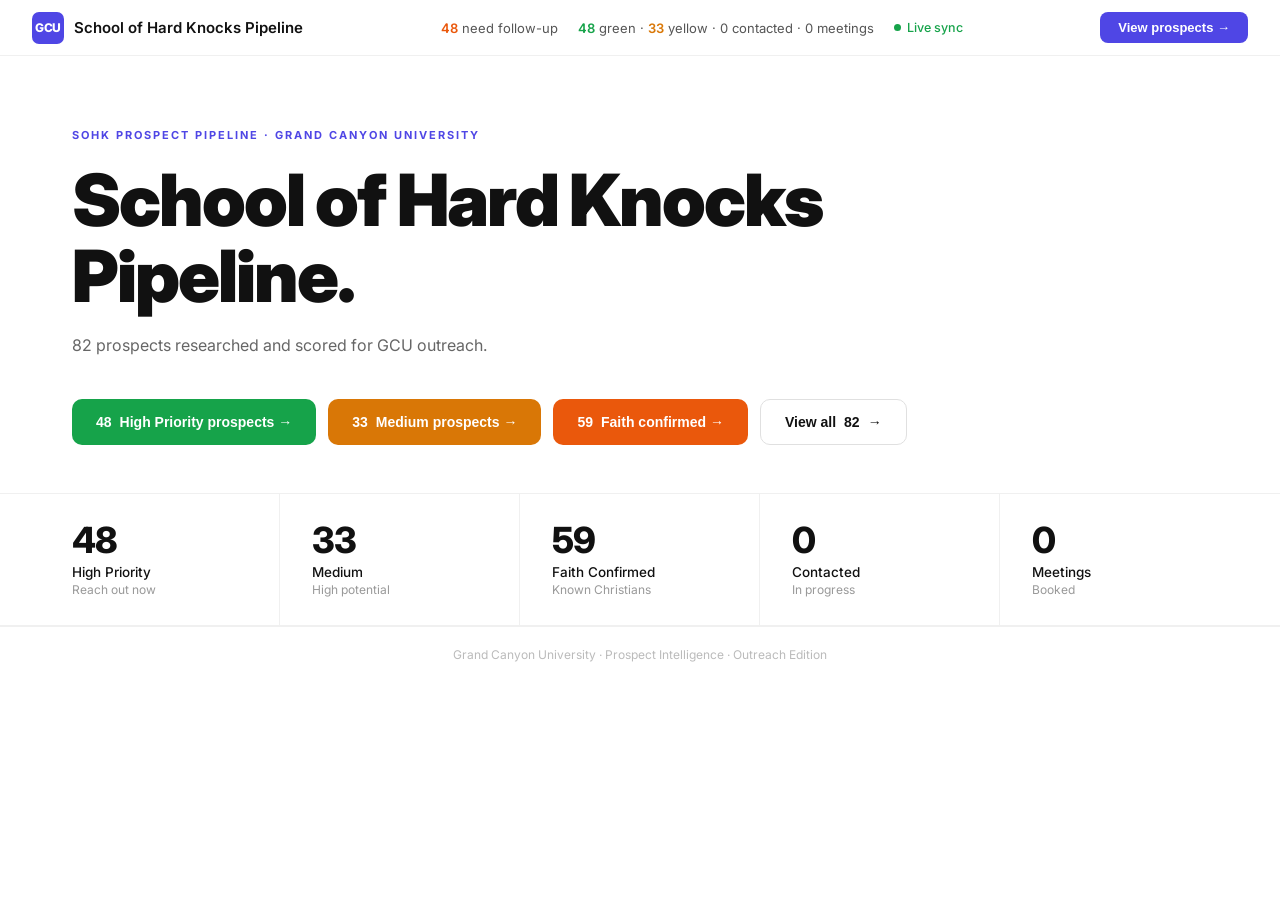
==== commit 10ed665e: "Remove 4 duplicates: Dave Ramsey, Greg Perlman, Tommy Mello, Michael Franzese" ====
--- a/index.html
+++ b/index.html
@@ -234,6 +234,20 @@
 .tier-select.tr{background-color:#fffbeb;color:#b45309;border-color:#fde68a}
 .tier-select.tc{background-color:#f0fdf4;color:#16a34a;border-color:#bbf7d0}
 .tier-select.tu{background-color:#f3f4f6;color:#6b7280;border-color:#e5e7eb}
+
+.email-input-wrap { margin-top: 8px; }
+.email-input-wrap label { font-size: 10px; font-weight: 700; letter-spacing: 1px; text-transform: uppercase; color: #bbb; display: block; margin-bottom: 4px; }
+.email-edit-input { width: 100%; padding: 7px 10px; border: 1.5px solid #e8e8e8; border-radius: 7px; font-size: 13px; font-family: inherit; outline: none; color: #222; transition: all 0.2s; background: #fff; }
+.email-edit-input:focus { border-color: #4f46e5; }
+.email-edit-input.locked { border-color: #bbf7d0; background: #f0fdf4; color: #15803d; font-weight: 600; cursor: default; pointer-events: none; }
+.email-locked-display { display: flex; align-items: center; gap: 8px; padding: 7px 10px; border: 1.5px solid #bbf7d0; border-radius: 7px; background: #f0fdf4; cursor: default; }
+.email-locked-display .email-val { font-size: 13px; font-weight: 600; color: #15803d; flex: 1; }
+.email-locked-display .email-lock-icon { font-size: 11px; color: #16a34a; flex-shrink: 0; }
+.email-locked-display .email-hint { font-size: 10px; color: #86efac; flex-shrink: 0; }
+.email-edit-input.unlocked { border-color: #fde68a; background: #fffbeb; color: #92400e; }
+.email-save-btn { margin-top: 8px; padding: 6px 16px; background: #111; color: #fff; border: none; border-radius: 6px; font-size: 11px; font-weight: 600; cursor: pointer; font-family: inherit; transition: background 0.15s; }
+.email-save-btn:hover { background: #333; }
+.email-save-btn.saved { background: #16a34a; }
 </style>
 </head>
 <body>
@@ -375,7 +389,25 @@
       </div>
       <div class="sidebar-card" id="d-contact-card">
         <div class="sidebar-card-label">CONTACT INFORMATION</div>
-        <div class="sidebar-card-text" id="d-contact"></div>
+        <div class="email-input-wrap">
+          <label>Primary Email</label>
+          <div id="d-email1-display" class="email-locked-display" style="display:none" ondblclick="unlockEmail(1)">
+            <span class="email-lock-icon">&#9679;</span>
+            <span class="email-val" id="d-email1-val"></span>
+            <span class="email-hint">double-click to edit</span>
+          </div>
+          <input type="email" class="email-edit-input" id="d-email1" placeholder="Enter email address..."/>
+        </div>
+        <div class="email-input-wrap">
+          <label>Secondary Email</label>
+          <div id="d-email2-display" class="email-locked-display" style="display:none" ondblclick="unlockEmail(2)">
+            <span class="email-lock-icon">&#9679;</span>
+            <span class="email-val" id="d-email2-val"></span>
+            <span class="email-hint">double-click to edit</span>
+          </div>
+          <input type="email" class="email-edit-input" id="d-email2" placeholder="Enter secondary email..."/>
+        </div>
+        <button class="email-save-btn" id="email-save-btn" onclick="saveEmails()">Save Emails</button>
       </div>
       <div class="sidebar-card" id="d-gcu-card">
         <div class="sidebar-card-label">GCU CONNECTION</div>
@@ -707,8 +739,6 @@
 
   {id:51,tier:"Whale",name:"Patrick Bet-David",role:"Founder & CEO",org:"Valuetainment / PHP Agency",category:"Entrepreneur",location:"Dallas, TX",email:"",priority:"medium",faith_confirmed:true,score:79,contacted:false,meetings:0,bio:"Founder of Valuetainment Media (6M+ YouTube subscribers) and PHP Agency (sold for $190M). Born in Iran, came to America as a Christian Armenian refugee, built one of the most influential entrepreneurship media platforms in the world. Author of 'Your Next Five Moves.'",approach:"Lead with GCU's entrepreneurship story and the immigrant-success-in-America narrative.",faith:"Christian Armenian background. Openly Christian. Faith foundational to his work.",angle:"6M subscribers are GCU's exact demographic. Co-branded content, Canyon Ventures feature, or campus event.",tags:["Valuetainment","6M YouTube","Christian","Iranian Refugee","$190M Exit"],news:[]},
 
-  {id:52,tier:"Whale",name:"Dave Ramsey",role:"Founder & CEO",org:"Ramsey Solutions",category:"Entrepreneur",location:"Nashville, TN",email:"",priority:"high",faith_confirmed:true,score:94,contacted:false,meetings:0,bio:"America's most trusted personal finance voice. Evangelical Christian, radio host reaching 18M+ weekly. Founder of Ramsey Solutions and Financial Peace University. Net worth ~$200M. Went bankrupt at 26, rebuilt through Biblical financial principles. Interviewed by James Dumoulin on SOHK.",approach:"Lead with GCU's $8,900/yr tuition. He tells everyone to avoid debt and seek affordable education — GCU is his dream university.",faith:"Evangelical Christian who rebuilt his life entirely on Biblical financial principles. Integrates faith into every aspect of work.",angle:"GCU at $8,900/yr IS Dave Ramsey's answer to higher education. Financial Peace University x GCU curriculum partnership or co-branded campaign around debt-free college.",tags:["$200M Net Worth","Financial Peace","18M Radio Listeners","Evangelical Christian","SOHK Interview"],news:[{date:"2024",title:"SOHK: Dave Ramsey — Why He Refuses to Borrow Money and How He Found God",source:"School of Hard Knocks"}]},
-
   {id:53,tier:"Whale",name:"Ken Coleman",role:"Host & Author",org:"Ramsey Solutions",category:"Entrepreneur",location:"Nashville, TN",email:"",priority:"high",faith_confirmed:true,score:88,contacted:false,meetings:0,bio:"Hosts The Ken Coleman Show at Ramsey Solutions — daily show helping millions find meaningful work. Author of 'From Paycheck to Purpose.' An SOHK podcast reviewer mentioned discovering SOHK 'because of the Ken Coleman pod.'",approach:"Lead with GCU's career outcomes and affordable pathway to meaningful work.",faith:"Deeply Christian. Works for Dave Ramsey's explicitly faith-based company. All content is Christ-centered.",angle:"Ken helps people find purpose-driven careers — GCU's programs deliver that. Co-branded Ramsey x GCU content series or career development partnership.",tags:["Ramsey Solutions","Purpose-Driven Careers","Christian","Radio Host","Education Advocate"],news:[]},
 
   {id:54,tier:"Whale",name:"Alex Hormozi",role:"Founder",org:"Acquisition.com",category:"Entrepreneur",location:"Las Vegas, NV",email:"",priority:"medium",faith_confirmed:false,score:75,contacted:false,meetings:0,bio:"Built Gym Launch, ALAN, and multiple companies before founding Acquisition.com — portfolio doing $200M+/year. Author of '$100M Offers' and '$100M Leads.' Gives away most content for free with mission to help 1M entrepreneurs.",approach:"Lead with GCU's entrepreneur community. Offering GCU as a filming location or entrepreneur summit with Alex as keynote is a natural ask.",faith:"Mission-driven around free education and entrepreneurship access.",angle:"Alex's free-education philosophy mirrors GCU's affordability. Co-branded content or campus event would generate massive social reach.",tags:["$100M Offers Author","$200M Portfolio","Free Education Mission","Content Creator","Business Educator"],news:[]},
@@ -737,8 +767,6 @@
 
   {id:66,tier:"Whale",name:"Russell Wilson",role:"NFL Quarterback",org:"Pittsburgh Steelers / Limitless Minds",category:"Sports",location:"Pittsburgh, PA",email:"",priority:"high",faith_confirmed:true,score:86,contacted:false,meetings:0,bio:"8x Pro Bowl NFL quarterback and Super Bowl champion. Founder of Limitless Minds leadership company. His Why Not You Foundation focuses on youth development and education.",approach:"Lead with GCU's sports programs and Why Not You Foundation's youth focus aligning with CityServe.",faith:"Deeply and publicly Christian. Starts every press conference thanking God. 'Why not you?' is explicitly faith-based.",angle:"Why Not You Foundation + CityServe + student athletes = powerful partnership. Campus visit or scholarship announcement.",tags:["Super Bowl Champion","8x Pro Bowl","Limitless Minds","Why Not You Foundation","Deeply Christian"],news:[]},
 
-  {id:67,tier:"Review",name:"Michael Franzese",role:"Former Mafia Captain & Speaker",org:"Michael Franzese Enterprises",category:"Entrepreneur",location:"Los Angeles, CA",email:"",priority:"high",faith_confirmed:true,score:91,contacted:false,meetings:0,bio:"Colombo crime family Capo making $10M/week, walked away from the mob, found Christ in prison, transformed his life. Now a bestselling author and global speaker.",approach:"Michael speaks at Christian universities. GCU chapel, commencement, or ethics series is perfect.",faith:"Powerful born-again Christian conversion in prison. Walks away from Mafia because of Christian faith.",angle:"Most dramatic redemption story on the list. Chapel event or commencement address would be extraordinary.",tags:["Mafia Redemption","Born-Again Christian","Speaker","Ethics Leader","SOHK Network"],news:[{date:"Apr 2025",title:"SOHK: Michael Franzese — Made $10M/Week in the Mafia, Now Found Redemption",source:"SOHK Podcast"}]},
-
   {id:68,tier:"Review",name:"Bethany Hamilton",role:"Pro Surfer & Author",org:"Soul Surfer / Beautifully Flawed",category:"Sports",location:"Kauai, HI",email:"",priority:"high",faith_confirmed:true,score:87,contacted:false,meetings:0,bio:"Lost her arm to a shark attack at 13, returned to professional surfing within months. Her story became the film 'Soul Surfer.' Now a global Christian speaker, author, and advocate for resilience.",approach:"Bethany speaks at Christian universities and youth events. Lead with GCU's chapel and student life programs.",faith:"Deeply Christian. Entire life and career is a testimony of faith over fear.",angle:"Bethany Hamilton speaking at GCU chapel would be extraordinary for the student community.",tags:["Soul Surfer","Shark Attack Survivor","Christian Testimony","Youth Speaker","Resilience Icon"],news:[]},
 
   {id:69,tier:"Review",name:"Lecrae Moore",role:"Rapper & Entrepreneur",org:"Reach Records",category:"Entertainment",location:"Atlanta, GA",email:"",priority:"medium",faith_confirmed:true,score:80,contacted:false,meetings:0,bio:"Grammy Award-winning Christian rapper and co-founder of Reach Records. TEDx speaker. Bestselling author of 'Unashamed.' Known for bringing faith into mainstream hip-hop culture.",approach:"Lead with GCU's diverse student community and chapel programs.",faith:"Deeply Christian. Entire career is an expression of Christian faith through art.",angle:"Cross-cultural appeal perfect for GCU's diverse student population. Chapel concert or commencement address.",tags:["Grammy Winner","Christian Hip-Hop","Reach Records","Unashamed","Trauma & Redemption"],news:[]},
@@ -761,8 +789,6 @@
 
   {id:78,tier:"Review",name:"Donald Miller",role:"Author & CEO",org:"StoryBrand / Business Made Simple",category:"Entrepreneur",location:"Nashville, TN",email:"",priority:"medium",faith_confirmed:true,score:79,contacted:false,meetings:0,bio:"Author of 'Building a StoryBrand' and 'Blue Like Jazz.' Founder of Business Made Simple. One of the most respected voices at the intersection of faith, business, and storytelling.",approach:"StoryBrand framework could reshape GCU's fundraising and enrollment messaging. Lead with development and marketing team advisory.",faith:"Deeply Christian. Earlier books are explicitly faith memoir.",angle:"Donald Miller's StoryBrand applied to GCU's donor and student messaging = advisory relationship or co-branded workshop.",tags:["StoryBrand","Blue Like Jazz","Business Made Simple","Christian Author","Messaging Expert"],news:[]},
 
-  {id:79,tier:"Contact",name:"Greg Perlman",role:"Founder & CEO",org:"GHC Housing Partners / The Change Reaction",category:"Real Estate",location:"Los Angeles, CA",email:"",priority:"high",faith_confirmed:true,score:91,contacted:false,meetings:0,bio:"Built $2.5B affordable housing portfolio (25K+ units). Pledged to give away 75% of wealth while alive. Founded The Change Reaction — disbursed $77M+ to 63,000+ people in need. TIME100 Philanthropy 2026. Featured on SOHK.",approach:"Lead with GCU's CityServe model. A direct giving partnership between The Change Reaction and CityServe would be structural and significant.",faith:"Jewish but faith-driven — partners with clergy, faith leaders, and church networks as change agents.",angle:"$30M/year giving pace + rapid-response model = direct CityServe match. The Change Reaction x CityServe partnership would channel major philanthropic capital into GCU's programs.",tags:["TIME100 Philanthropy","$2.5B Real Estate","75% Giving Pledge","The Change Reaction","SOHK Network"],news:[{date:"May 2026",title:"TIME100: Greg Perlman — Giving Away $30M/Year Through The Change Reaction",source:"TIME Magazine"}]},
-
   {id:80,tier:"Review",name:"Richard Harpin",role:"Founder & CEO",org:"HomeServe",category:"Entrepreneur",location:"London, UK",email:"",priority:"medium",faith_confirmed:false,score:70,contacted:false,meetings:0,bio:"Built HomeServe from £50K to £4.1B global company in 10 countries. Was $10K from bankruptcy before the pivot. Has a 9-step framework for building a billion-pound company. Featured on SOHK April 2026.",approach:"Lead with GCU's international programs and home services/construction program alignment.",faith:"Resilience and practical framework-driven.",angle:"HomeServe's home services model relevant to GCU's construction and trades programs. Guest lecture.",tags:["£4.1B Company","HomeServe","9-Step Framework","UK Entrepreneur","SOHK Network"],news:[{date:"Apr 2026",title:"SOHK: Richard Harpin — $10K From Bankruptcy to $4B Company",source:"SOHK Podcast"}]},
 
   {id:81,tier:"Review",name:"Jack Dumoulin",role:"Co-Founder",org:"School of Hard Knocks",category:"Media",location:"Austin, TX",email:"jack@shophardknocks.com",priority:"high",faith_confirmed:true,score:85,contacted:false,meetings:0,bio:"Co-founder of SOHK alongside brothers James and Joshua Smith. Runs School of Mentors — $99/month community with 6,200+ entrepreneurs getting weekly live calls with billionaires. Featured on Fox & Friends.",approach:"Jack runs the operational side of SOHK. Lead with Canyon Ventures and a GCU x SOHK partnership that makes GCU the featured institution in SOHK content.",faith:"Christian. SOHK featured on Faith Driven Entrepreneur. Values-aligned.",angle:"Jack runs School of Mentors — a GCU x SOHK partnership could make GCU the featured affordable university for SOHK's million+ audience.",tags:["SOHK Co-Founder","School of Mentors","6200+ Members","Fox & Friends","Entrepreneur"],news:[{date:"Oct 2025",title:"Fox News: School of Hard Knocks turns billionaire interviews into multimillion dollar empire",source:"Fox News"}]},
@@ -772,8 +798,6 @@
   {id:83,tier:"Whale",name:"Nick Saban",role:"Former Head Coach",org:"University of Alabama",category:"Sports",location:"Tuscaloosa, AL",email:"",priority:"medium",faith_confirmed:true,score:76,contacted:false,meetings:0,bio:"Most successful college football coach in history — 7 national championships. Retired 2024. Author of 'How Good Do You Want to Be?' His process-driven culture has been studied by business leaders worldwide.",approach:"Post-retirement Nick is accessible for speaking and advisory opportunities. Lead with GCU's athletics and process-driven education philosophy.",faith:"Christian. Active in church and faith community.",angle:"Nick Saban's process philosophy is directly applicable to GCU's leadership and athletic programs. Guest lecture or athletic coaching advisory.",tags:["7 National Championships","Alabama Dynasty","Process Excellence","Retired Coach","Christian"],news:[]},
 
   {id:84,tier:"Review",name:"Andy Stanley",role:"Senior Pastor",org:"North Point Ministries",category:"Entrepreneur",location:"Atlanta, GA",email:"",priority:"high",faith_confirmed:true,score:91,contacted:false,meetings:0,bio:"Founding pastor of North Point Ministries serving 100K+ people weekly. One of the most respected evangelical communicators in America. Author of 30+ books. Son of Charles Stanley.",approach:"Andy speaks at Christian leadership events and universities. Lead with GCU's academic and chapel programs.",faith:"Among the most respected evangelical voices in America.",angle:"Andy Stanley's endorsement of GCU's curriculum would be nationally significant. Chapel speaker or advisory role.",tags:["North Point Ministries","100K Weekly","30+ Books","Evangelical Leader","Charles Stanley Son"],news:[]},
-
-  {id:85,tier:"Contact",name:"Tommy Mello",role:"Founder & CEO",org:"A1 Garage Door Service",category:"Entrepreneur",location:"Phoenix, AZ",email:"",priority:"high",faith_confirmed:false,score:84,contacted:false,meetings:0,bio:"Scaled A1 Garage Door to $300M+ revenue, 1,100+ employees in Phoenix. Built through systems, talent, and owner-mindset culture. 10x'd EBITDA in under 2 years. Phoenix-based. Featured on SOHK December 2025. (See also: prospect #37)",approach:"Phoenix local — GCU is in his community. Workforce pipeline and trades program advisory.",faith:"Family and community-values driven.",angle:"Phoenix home services empire = direct workforce pipeline partner for GCU's trades program.",tags:["Phoenix AZ","$300M Revenue","Home Services","Trades","SOHK Network"],news:[{date:"Dec 2025",title:"SOHK: Tommy Mello — Garage Doors to $300M Empire",source:"SOHK Podcast"}]},
 
   {id:86,name:"RJ Jain",role:"Founder & CEO",org:"Price.com",category:"Technology",location:"Michigan",email:"",priority:"medium",faith_confirmed:false,score:66,contacted:false,meetings:0,bio:"Sold a startup to Google for nine figures, now building Price.com — AI shopping platform at ~$200M valuation. Grew up in India, studied in Michigan. Featured on SOHK April 2026.",approach:"Lead with GCU's AI and tech programs and the immigrant entrepreneur story.",faith:"Resilience and purpose-driven.",angle:"Google exit + $200M AI company = compelling case study for GCU's tech programs.",tags:["Google Exit","AI Company","$200M","Immigrant Founder","SOHK Network"],news:[{date:"Apr 2026",title:"SOHK: RJ Jain — Sold to Google, Now Building $200M Company",source:"SOHK Podcast"}]}
 ];
@@ -790,6 +814,7 @@
   const faithOnly = document.getElementById('list-faith') ? document.getElementById('list-faith').value==='faith' : false;
   const azOnly = document.getElementById('list-az') ? document.getElementById('list-az').value==='az' : false;
   const tierFilter = document.getElementById('list-tier') ? document.getElementById('list-tier').value : '';
+  const emailSearch = document.getElementById('email-search') ? document.getElementById('email-search').value.toLowerCase().trim() : '';
   return people.filter(p=>{
     if(currentFilter==='high' && p.priority!=='high') return false;
     if(currentFilter==='medium' && p.priority!=='medium') return false;
@@ -974,9 +999,8 @@
 
   document.getElementById('d-bio').textContent = p.bio||'No biography available.';
   document.getElementById('d-approach').textContent = p.approach||'No approach strategy added yet.';
-  document.getElementById('d-contact').innerHTML = p.email
-    ? `<a href="mailto:${p.email}" style="color:#4f46e5;font-weight:600;text-decoration:none">${p.email}</a><br><span style="font-size:12px;color:#888;margin-top:4px;display:block">${p.approach||''}</span>`
-    : `<span style="color:#888">No direct contact info available.</span><br><span style="font-size:12.5px;color:#333;margin-top:6px;display:block">${p.approach||'See Best Approach for recommended outreach path.'}</span>`;
+  setEmailField(1, p.email || '');
+  setEmailField(2, p.email2 || '');
   document.getElementById('d-gcu').textContent = p.angle||'No GCU connection angle added yet.';
   document.getElementById('d-faith').textContent = p.faith||'Faith background not confirmed.';
 
@@ -1136,8 +1160,56 @@
   if(o.tier !== undefined) p.tier = o.tier;
   if(o.status !== undefined){ p.status = o.status; p.contacted = o.status==='Contacted'||o.status==='Meeting booked'; p.meetings = o.status==='Meeting booked'?1:(p.meetings||0); }
   if(o.email !== undefined) p.email = o.email;
+  if(o.email2 !== undefined) p.email2 = o.email2;
 });
 
+
+function setEmailField(num, val){
+  const input = document.getElementById('d-email'+num);
+  const display = document.getElementById('d-email'+num+'-display');
+  const valSpan = document.getElementById('d-email'+num+'-val');
+  if(val){
+    input.style.display = 'none';
+    display.style.display = 'flex';
+    valSpan.textContent = val;
+    input.value = val;
+  } else {
+    input.style.display = 'block';
+    display.style.display = 'none';
+    input.value = '';
+  }
+}
+
+function unlockEmail(num){
+  const input = document.getElementById('d-email'+num);
+  const display = document.getElementById('d-email'+num+'-display');
+  display.style.display = 'none';
+  input.style.display = 'block';
+  input.classList.add('unlocked');
+  input.focus();
+  input.select();
+}
+
+function saveEmails(){
+  const p = people.find(x=>x.id===currentDetailId);
+  if(!p) return;
+  const email1 = document.getElementById('d-email1').value.trim();
+  const email2 = document.getElementById('d-email2').value.trim();
+  p.email = email1;
+  p.email2 = email2;
+  saveOverride(currentDetailId, 'email', email1);
+  saveOverride(currentDetailId, 'email2', email2);
+  // Lock fields
+  setEmailField(1, email1);
+  setEmailField(2, email2);
+  document.getElementById('d-email1').classList.remove('unlocked');
+  document.getElementById('d-email2').classList.remove('unlocked');
+  // Flash button
+  const btn = document.getElementById('email-save-btn');
+  btn.textContent = 'Saved!';
+  btn.classList.add('saved');
+  setTimeout(()=>{ btn.textContent = 'Save Emails'; btn.classList.remove('saved'); }, 2000);
+}
 function saveOverride(id, field, value){
   const overrides = getSaved('gcu_overrides', {});
   if(!overrides[id]) overrides[id] = {};
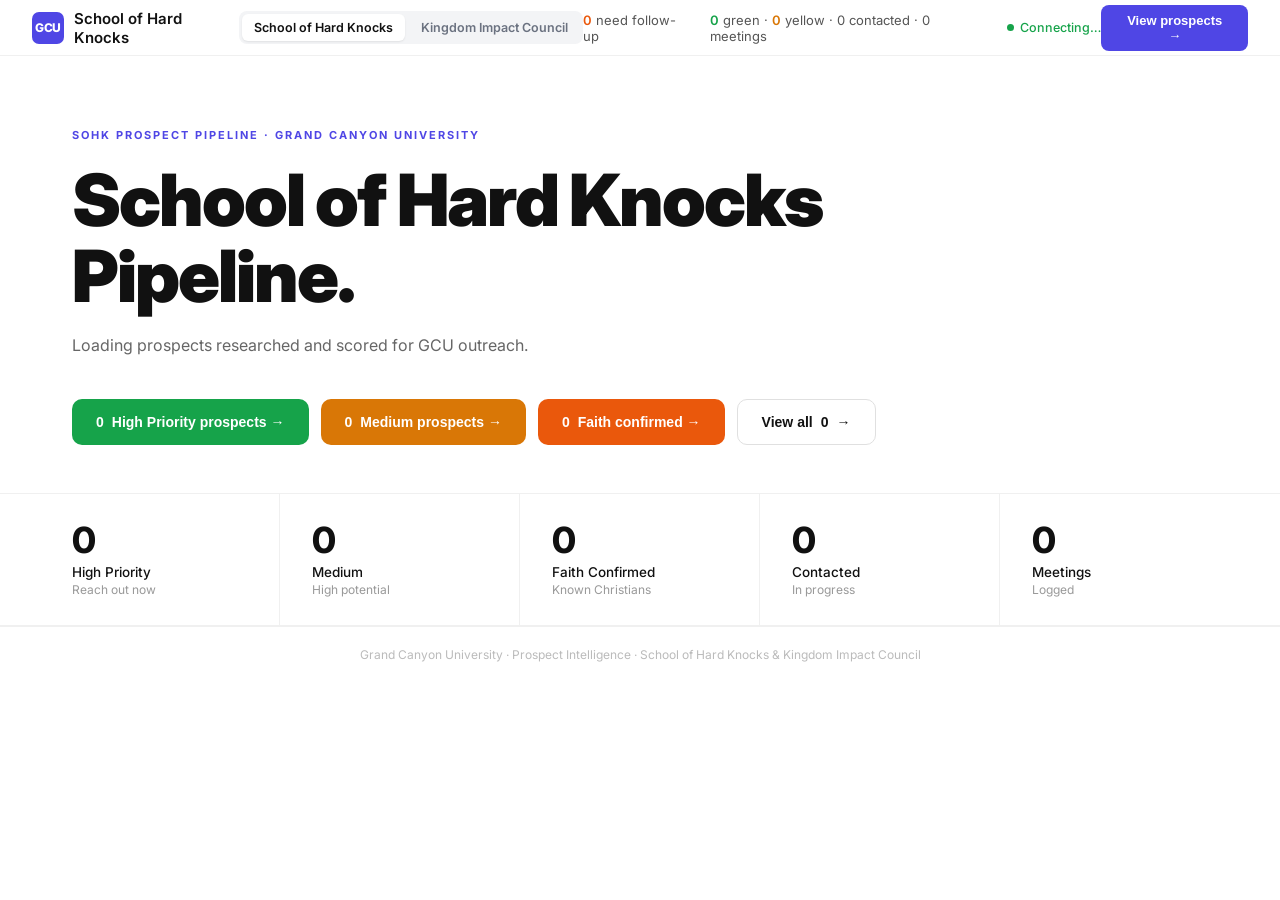
==== commit 36e22f6d: "Add files via upload" ====
--- a/index.html
+++ b/index.html
@@ -1,267 +1,34 @@
 <!DOCTYPE html>
 <html lang="en">
 <head>
-<meta charset="UTF-8"/><!-- cache-bust: v3 -->
+<meta charset="UTF-8"/>
 <meta name="viewport" content="width=device-width, initial-scale=1.0"/>
-<title>School of Hard Knocks Pipeline</title>
+<title>GCU Prospect Pipeline</title>
 <link rel="preconnect" href="https://fonts.googleapis.com"/>
 <link href="https://fonts.googleapis.com/css2?family=Inter:wght@300;400;500;600;700;800;900&display=swap" rel="stylesheet"/>
-<style>
-*,*::before,*::after{box-sizing:border-box;margin:0;padding:0}
-html,body{height:100%;font-family:'Inter',system-ui,sans-serif;background:#fff;color:#111;-webkit-font-smoothing:antialiased}
-::-webkit-scrollbar{width:5px}
-::-webkit-scrollbar-track{background:transparent}
-::-webkit-scrollbar-thumb{background:#ddd;border-radius:10px}
-
-/* NAV */
-.nav{position:sticky;top:0;z-index:100;background:#fff;border-bottom:1px solid #f0f0f0;padding:0 32px;height:56px;display:flex;align-items:center;justify-content:space-between}
-.nav-logo{display:flex;align-items:center;gap:10px;cursor:pointer;text-decoration:none}
-.nav-logo:hover .nav-logo-box{background:#4338ca}
-.nav-logo-box{width:32px;height:32px;background:#4f46e5;border-radius:7px;display:flex;align-items:center;justify-content:center;font-size:12px;font-weight:800;color:#fff;letter-spacing:-0.5px;transition:background 0.15s}
-.nav-logo-text{font-size:15px;font-weight:600;color:#111}
-.nav-center{display:flex;align-items:center;gap:20px;font-size:13px;color:#555}
-.nav-dot-green{color:#16a34a;font-weight:600}
-.nav-dot-yellow{color:#d97706;font-weight:600}
-.nav-dot-orange{color:#ea580c;font-weight:600}
-.nav-live{display:flex;align-items:center;gap:6px;font-size:12.5px;color:#16a34a;font-weight:500}
-.nav-live-dot{width:7px;height:7px;border-radius:50%;background:#16a34a;animation:pulse 2s infinite}
-@keyframes pulse{0%,100%{opacity:1}50%{opacity:0.4}}
-.btn-view-prospects{background:#4f46e5;color:#fff;border:none;padding:8px 18px;border-radius:8px;font-size:13px;font-weight:600;cursor:pointer;transition:background 0.15s}
-.btn-view-prospects:hover{background:#4338ca}
-
-/* HERO */
-.hero{max-width:1200px;margin:0 auto;padding:72px 32px 48px}
-.hero-label{font-size:11px;font-weight:700;letter-spacing:2px;text-transform:uppercase;color:#4f46e5;margin-bottom:20px}
-.hero-title{font-size:clamp(42px,6vw,72px);font-weight:900;line-height:1.05;letter-spacing:-2px;color:#111;margin-bottom:20px}
-.hero-sub{font-size:16px;color:#666;line-height:1.6;max-width:480px;margin-bottom:40px}
-.hero-ctas{display:flex;flex-wrap:wrap;gap:12px}
-.cta-btn{padding:14px 24px;border-radius:10px;font-size:14px;font-weight:700;cursor:pointer;border:none;display:flex;align-items:center;gap:8px;transition:opacity 0.15s,transform 0.15s}
-.cta-btn:hover{opacity:0.9;transform:translateY(-1px)}
-.cta-green{background:#16a34a;color:#fff}
-.cta-yellow{background:#d97706;color:#fff}
-.cta-orange{background:#ea580c;color:#fff}
-.cta-outline{background:#fff;color:#111;border:1.5px solid #e0e0e0}
-
-/* STAT TILES */
-.stat-bar{border-top:1px solid #f0f0f0;border-bottom:1px solid #f0f0f0}
-.stat-bar-inner{max-width:1200px;margin:0 auto;display:grid;grid-template-columns:repeat(5,1fr)}
-.stat-tile{padding:28px 32px;border-right:1px solid #f0f0f0}
-.stat-tile:last-child{border-right:none}
-.stat-num{font-size:36px;font-weight:800;letter-spacing:-1.5px;color:#111;line-height:1}
-.stat-name{font-size:13.5px;font-weight:500;color:#111;margin-top:6px}
-.stat-desc{font-size:12px;color:#999;margin-top:2px}
-
-/* LIST VIEW */
-.list-view{max-width:1200px;margin:0 auto;padding:48px 32px 80px;display:none}
-.list-view.active{display:block}
-
-.list-header{display:flex;align-items:center;justify-content:space-between;margin-bottom:24px;gap:16px;flex-wrap:wrap}
-.list-back{display:flex;align-items:center;gap:8px;font-size:14px;font-weight:500;color:#555;cursor:pointer;background:none;border:none;padding:0}
-.list-back:hover{color:#111}
-.list-title-row{display:flex;align-items:center;gap:12px}
-.list-title{font-size:24px;font-weight:800;letter-spacing:-0.5px}
-.list-count-badge{padding:4px 12px;border-radius:20px;font-size:12px;font-weight:700}
-.badge-green{background:#dcfce7;color:#16a34a}
-.badge-yellow{background:#fef3c7;color:#d97706}
-.badge-orange{background:#fff7ed;color:#ea580c}
-.badge-all{background:#f3f4f6;color:#374151}
-
-.list-controls{display:flex;gap:10px;flex-wrap:wrap;margin-bottom:20px}
-.list-search{flex:1;min-width:200px;padding:9px 14px;border:1.5px solid #e8e8e8;border-radius:8px;font-size:13.5px;font-family:'Inter',sans-serif;outline:none;transition:border-color 0.2s}
-.list-search:focus{border-color:#4f46e5}
-.list-filter{padding:9px 12px;border:1.5px solid #e8e8e8;border-radius:8px;font-size:13px;font-family:'Inter',sans-serif;outline:none;cursor:pointer;background:#fff;transition:border-color 0.2s}
-.list-filter:focus{border-color:#4f46e5}
-.add-btn{padding:9px 16px;background:#111;color:#fff;border:none;border-radius:8px;font-size:13px;font-weight:600;cursor:pointer;display:flex;align-items:center;gap:6px;white-space:nowrap}
-.add-btn:hover{background:#333}
-
-/* PROSPECT ROWS */
-.prospect-list{display:flex;flex-direction:column;gap:1px;background:#f0f0f0;border-radius:12px;overflow:hidden;border:1px solid #e8e8e8}
-.prospect-row{background:#fff;padding:18px 22px;display:flex;align-items:center;gap:16px;cursor:pointer;transition:background 0.1s}
-.prospect-row:hover{background:#fafafa}
-.prospect-row:first-child{border-radius:12px 12px 0 0}
-.prospect-row:last-child{border-radius:0 0 12px 12px}
-.row-avatar{width:40px;height:40px;border-radius:10px;background:linear-gradient(135deg,#111,#333);display:flex;align-items:center;justify-content:center;font-size:14px;font-weight:700;color:#fff;flex-shrink:0}
-.row-info{flex:1;min-width:0}
-.row-name{font-size:14.5px;font-weight:600;color:#111}
-.row-sub{font-size:12.5px;color:#777;margin-top:1px;white-space:nowrap;overflow:hidden;text-overflow:ellipsis}
-.row-location{font-size:11.5px;color:#4f46e5;font-weight:600;margin-top:1px;letter-spacing:0.2px}
-.row-right{display:flex;align-items:center;gap:10px;flex-shrink:0}
-.row-score{font-size:12px;font-weight:700;padding:3px 9px;border-radius:20px}
-.score-green{background:#dcfce7;color:#16a34a}
-.score-yellow{background:#fef3c7;color:#d97706}
-.score-low{background:#f3f4f6;color:#6b7280}
-.row-faith{font-size:11px;background:#ede9fe;color:#7c3aed;padding:2px 8px;border-radius:20px;font-weight:600}
-.row-arrow{color:#ccc;font-size:16px}
-.row-actions{display:flex;gap:5px}
-.row-btn{padding:4px 10px;border-radius:5px;font-size:11px;font-weight:600;cursor:pointer;border:none}
-.row-btn-edit{background:#f3f4f6;color:#374151}
-.row-btn-edit:hover{background:#e5e7eb}
-.row-btn-del{background:#fee2e2;color:#dc2626}
-.row-btn-del:hover{background:#fecaca}
-
-/* DETAIL VIEW */
-.detail-view{display:none;max-width:1200px;margin:0 auto;padding:40px 32px 80px}
-.detail-view.active{display:block}
-.detail-back{display:inline-flex;align-items:center;gap:8px;font-size:14px;font-weight:500;color:#555;cursor:pointer;background:none;border:none;padding:0;margin-bottom:24px}
-.detail-back:hover{color:#111}
-.detail-nav{display:flex;align-items:center;justify-content:space-between;margin-bottom:32px;flex-wrap:wrap;gap:12px}
-.detail-progress-wrap{display:flex;align-items:center;gap:10px;font-size:13px;color:#888}
-.detail-progress-bar{width:120px;height:6px;background:#f0f0f0;border-radius:10px;overflow:hidden}
-.detail-progress-fill{height:100%;background:#16a34a;border-radius:10px;transition:width 0.3s}
-.detail-name{font-size:clamp(28px,4vw,42px);font-weight:900;letter-spacing:-1px;color:#111;margin-bottom:6px}
-.detail-role{font-size:16px;color:#444;font-weight:400;margin-bottom:4px}
-.detail-org{font-size:14px;color:#888}
-.detail-badges{display:flex;gap:10px;margin:16px 0;flex-wrap:wrap}
-.detail-badge{padding:6px 14px;border-radius:20px;font-size:12px;font-weight:600;display:flex;align-items:center;gap:6px;cursor:pointer;border:none}
-.badge-status{background:#f3f4f6;color:#111;border:1.5px solid #e0e0e0}
-.badge-reach-green{background:#16a34a;color:#fff}
-.badge-reach-yellow{background:#d97706;color:#fff}
-.detail-body{display:grid;grid-template-columns:1fr 340px;gap:32px;margin-top:28px}
-@media(max-width:900px){.detail-body{grid-template-columns:1fr}}
-.detail-main{display:flex;flex-direction:column;gap:32px}
-.detail-section-label{font-size:10.5px;font-weight:700;letter-spacing:2px;text-transform:uppercase;color:#999;margin-bottom:14px}
-.detail-bio{font-size:15px;line-height:1.75;color:#333}
-.detail-news-box{background:#fafafa;border:1px solid #f0f0f0;border-radius:10px;padding:18px 20px}
-.detail-news-empty{font-size:13.5px;color:#888;margin-bottom:10px}
-.detail-news-link{display:inline-flex;align-items:center;gap:6px;font-size:13px;font-weight:500;color:#4f46e5;text-decoration:none}
-.detail-news-link:hover{text-decoration:underline}
-.detail-news-item{padding:12px 0;border-bottom:1px solid #f0f0f0;display:flex;align-items:flex-start;justify-content:space-between;gap:12px}
-.detail-news-item:last-child{border-bottom:none}
-.detail-news-date{font-size:11px;color:#999;white-space:nowrap;margin-top:3px}
-.detail-news-title{font-size:13.5px;color:#111;line-height:1.4}
-.detail-news-source{font-size:11.5px;color:#888;margin-top:2px}
-.detail-sidebar{display:flex;flex-direction:column;gap:16px}
-.sidebar-card{background:#fafafa;border:1px solid #f0f0f0;border-radius:12px;padding:20px}
-.sidebar-card-high{background:#fffbeb;border-color:#fde68a}
-.sidebar-card-label{font-size:10px;font-weight:700;letter-spacing:2px;text-transform:uppercase;color:#999;margin-bottom:10px;display:flex;align-items:center;gap:6px}
-.sidebar-card-text{font-size:13.5px;line-height:1.65;color:#333}
-.sidebar-score{display:flex;align-items:center;gap:10px;margin-bottom:8px}
-.sidebar-score-num{font-size:38px;font-weight:900;letter-spacing:-2px;color:#111;line-height:1}
-.sidebar-score-label{font-size:12px;color:#888}
-.score-bar-wrap{background:#f0f0f0;border-radius:10px;height:8px;overflow:hidden;margin-bottom:6px}
-.score-bar-fill{height:100%;border-radius:10px;transition:width 0.4s}
-.bar-green{background:#16a34a}
-.bar-yellow{background:#d97706}
-.bar-low{background:#9ca3af}
-.sidebar-tags{display:flex;flex-wrap:wrap;gap:6px}
-.sidebar-tag{padding:4px 11px;border-radius:20px;font-size:11.5px;font-weight:500;background:#f3f4f6;color:#555}
-.sidebar-tag-faith{background:#ede9fe;color:#7c3aed}
-
-/* FORM MODAL */
-.form-overlay{display:none;position:fixed;inset:0;background:rgba(0,0,0,0.5);z-index:300;align-items:center;justify-content:center;padding:24px}
-.form-overlay.open{display:flex}
-.form-modal{background:#fff;border-radius:16px;width:100%;max-width:540px;max-height:90vh;overflow-y:auto;box-shadow:0 20px 60px rgba(0,0,0,0.25)}
-.form-modal-header{background:#111;padding:18px 22px;border-radius:16px 16px 0 0;display:flex;align-items:center;justify-content:space-between}
-.form-modal-title{font-size:15px;font-weight:600;color:#fff}
-.form-modal-close{width:28px;height:28px;background:rgba(255,255,255,0.1);border:none;border-radius:6px;color:#fff;font-size:16px;cursor:pointer;display:flex;align-items:center;justify-content:center}
-.form-body{padding:20px 22px;display:flex;flex-direction:column;gap:11px}
-.form-row{display:grid;grid-template-columns:1fr 1fr;gap:11px}
-.form-group{display:flex;flex-direction:column;gap:4px}
-.form-group.full{grid-column:1/-1}
-.form-label{font-size:11px;font-weight:700;letter-spacing:0.8px;text-transform:uppercase;color:#333}
-.form-input,.form-textarea,.form-select{padding:9px 11px;border:1.5px solid #e8e8e8;border-radius:8px;font-family:'Inter',sans-serif;font-size:13.5px;color:#111;background:#fafafa;outline:none;transition:border-color 0.2s}
-.form-input:focus,.form-textarea:focus,.form-select:focus{border-color:#4f46e5;background:#fff}
-.form-textarea{min-height:76px;resize:vertical;line-height:1.5}
-.form-footer{padding:14px 22px 20px;border-top:1px solid #f0f0f0;display:flex;justify-content:flex-end;gap:8px}
-.btn-cancel{padding:8px 16px;border:1.5px solid #e8e8e8;border-radius:8px;background:transparent;font-family:'Inter',sans-serif;font-size:13px;font-weight:500;cursor:pointer;color:#555}
-.btn-cancel:hover{background:#f9f9f9}
-.btn-save{padding:8px 20px;background:#111;color:#fff;border:none;border-radius:8px;font-family:'Inter',sans-serif;font-size:13px;font-weight:600;cursor:pointer}
-.btn-save:hover{background:#333}
-
-/* EMPTY */
-.empty-state{text-align:center;padding:60px 20px;color:#aaa;font-size:14px}
-
-footer{text-align:center;padding:20px;font-size:12px;color:#bbb;border-top:1px solid #f0f0f0}
-
-.detail-nav-arrows{display:flex;align-items:center;gap:8px}
-.arrow-btn{padding:7px 14px;border:1.5px solid #e0e0e0;border-radius:8px;background:#fff;font-family:'Inter',sans-serif;font-size:13px;font-weight:500;color:#111;cursor:pointer;display:flex;align-items:center;gap:6px;transition:all 0.15s}
-.arrow-btn:hover:not(:disabled){background:#f5f5f5;border-color:#ccc}
-.arrow-btn:disabled{opacity:0.35;cursor:not-allowed}
-.arrow-counter{font-size:12px;color:#999;white-space:nowrap}
-
-.status-select{padding:6px 28px 6px 12px;border:1.5px solid #e0e0e0;border-radius:8px;font-family:'Inter',sans-serif;font-size:13px;font-weight:500;color:#111;background:#fff;outline:none;cursor:pointer;appearance:auto;transition:border-color 0.2s}
-.status-select:focus{border-color:#4f46e5}
-
-@media(max-width:640px){
-  .nav{padding:0 14px;height:52px}
-  .nav-logo-text{display:none}
-  .nav-center{display:none}
-  .btn-view-prospects{font-size:12px;padding:7px 13px}
-  .hero{padding:28px 16px 24px}
-  .hero-title{font-size:36px;letter-spacing:-1.5px}
-  .hero-sub{font-size:14px}
-  .hero-ctas{gap:8px}
-  .cta-btn{padding:11px 16px;font-size:13px}
-  .stat-bar-inner{grid-template-columns:repeat(3,1fr)}
-  .stat-tile:nth-child(4),.stat-tile:nth-child(5){display:none}
-  .stat-tile{padding:16px 14px}
-  .stat-num{font-size:26px}
-  .controls-wrap{padding:10px 14px;top:52px}
-  .controls{gap:8px}
-  .list-search{font-size:13px}
-  .list-filter{font-size:12px;padding:8px 10px}
-  .add-btn{font-size:12px;padding:8px 12px}
-  .list-view,.detail-view{padding:16px 14px 60px}
-  .list-title{font-size:20px}
-  .prospect-row{padding:14px 14px}
-  .row-avatar{width:36px;height:36px;font-size:12px;border-radius:8px}
-  .row-name{font-size:14px}
-  .row-score{display:none}
-  .row-arrow{display:none}
-  .detail-nav{flex-direction:column;gap:12px;align-items:flex-start}
-  .detail-nav > div:last-child{align-items:flex-start;width:100%}
-  .detail-progress-wrap{flex-wrap:wrap;gap:6px}
-  .detail-progress-bar{width:100px}
-  .detail-nav-arrows{justify-content:flex-start}
-  .detail-name{font-size:28px;letter-spacing:-0.5px}
-  .detail-body{gap:20px}
-  .sidebar-card{padding:14px}
-  .detail-badges{flex-wrap:wrap;gap:8px}
-  .status-select{font-size:12px}
-  .form-body{padding:16px 16px}
-  .form-row{grid-template-columns:1fr}
-  .form-footer{padding:12px 16px 18px}
-  .list-controls{gap:6px}
-}
-
-.tier-whale{background:#f5f3ff;color:#7c3aed;border:1px solid #ddd6fe;pointer-events:none}
-.tier-review{background:#fffbeb;color:#b45309;border:1px solid #fde68a;pointer-events:none}
-.tier-contact{background:#f0fdf4;color:#16a34a;border:1px solid #bbf7d0;pointer-events:none}
-.tier-unset{background:#f3f4f6;color:#6b7280;border:1px solid #e5e7eb;pointer-events:none}
-.row-tier{font-size:11px;padding:2px 8px;border-radius:20px;font-weight:600;white-space:nowrap;pointer-events:none}
-.tier-select{padding:6px 28px 6px 10px;border-radius:8px;border:1.5px solid #e5e7eb;font-family:inherit;font-size:12px;font-weight:600;cursor:pointer;outline:none;appearance:none;background-image:url("data:image/svg+xml,%3Csvg xmlns='http://www.w3.org/2000/svg' width='12' height='12' viewBox='0 0 24 24' fill='none' stroke='%23888' stroke-width='2.5'%3E%3Cpolyline points='6 9 12 15 18 9'%3E%3C/polyline%3E%3C/svg%3E");background-repeat:no-repeat;background-position:right 8px center}
-.tier-select.tw{background-color:#f5f3ff;color:#7c3aed;border-color:#ddd6fe}
-.tier-select.tr{background-color:#fffbeb;color:#b45309;border-color:#fde68a}
-.tier-select.tc{background-color:#f0fdf4;color:#16a34a;border-color:#bbf7d0}
-.tier-select.tu{background-color:#f3f4f6;color:#6b7280;border-color:#e5e7eb}
-
-.email-input-wrap { margin-top: 8px; }
-.email-input-wrap label { font-size: 10px; font-weight: 700; letter-spacing: 1px; text-transform: uppercase; color: #bbb; display: block; margin-bottom: 4px; }
-.email-edit-input { width: 100%; padding: 7px 10px; border: 1.5px solid #e8e8e8; border-radius: 7px; font-size: 13px; font-family: inherit; outline: none; color: #222; transition: all 0.2s; background: #fff; }
-.email-edit-input:focus { border-color: #4f46e5; }
-.email-edit-input.locked { border-color: #bbf7d0; background: #f0fdf4; color: #15803d; font-weight: 600; cursor: default; pointer-events: none; }
-.email-locked-display { display: flex; align-items: center; gap: 8px; padding: 7px 10px; border: 1.5px solid #bbf7d0; border-radius: 7px; background: #f0fdf4; cursor: default; }
-.email-locked-display .email-val { font-size: 13px; font-weight: 600; color: #15803d; flex: 1; }
-.email-locked-display .email-lock-icon { font-size: 11px; color: #16a34a; flex-shrink: 0; }
-.email-locked-display .email-hint { font-size: 10px; color: #86efac; flex-shrink: 0; }
-.email-edit-input.unlocked { border-color: #fde68a; background: #fffbeb; color: #92400e; }
-.email-save-btn { margin-top: 8px; padding: 6px 16px; background: #111; color: #fff; border: none; border-radius: 6px; font-size: 11px; font-weight: 600; cursor: pointer; font-family: inherit; transition: background 0.15s; }
-.email-save-btn:hover { background: #333; }
-.email-save-btn.saved { background: #16a34a; }
-</style>
+<link rel="stylesheet" href="styles.css"/>
 </head>
 <body>
+
+<!-- Shown if config.js hasn't been connected to a Supabase project yet -->
+<div id="connection-banner" class="connection-banner" style="display:none">
+  Not connected to a database yet — changes won't save or sync. See README.md to finish setup.
+</div>
 
 <!-- NAV -->
 <nav class="nav">
   <div class="nav-logo" onclick="showHero()">
     <div class="nav-logo-box">GCU</div>
-    <span class="nav-logo-text">School of Hard Knocks Pipeline</span>
+    <span class="nav-logo-text" id="nav-logo-text">Prospect Pipeline</span>
+  </div>
+  <div class="nav-tabs">
+    <button class="nav-tab" id="tab-SOHK" onclick="switchList('SOHK')">School of Hard Knocks</button>
+    <button class="nav-tab" id="tab-KIC" onclick="switchList('KIC')">Kingdom Impact Council</button>
   </div>
   <div class="nav-center" id="nav-stats">
     <span><span class="nav-dot-orange" id="nav-followup">0</span> need follow-up</span>
     <span><span class="nav-dot-green" id="nav-green">0</span> green · <span class="nav-dot-yellow" id="nav-yellow">0</span> yellow · <span id="nav-contacted">0</span> contacted · <span id="nav-meetings">0</span> meetings</span>
-    <span class="nav-live"><span class="nav-live-dot"></span>Live sync</span>
+    <span class="nav-live"><span class="nav-live-dot" id="nav-live-dot"></span><span id="nav-live-label">Connecting…</span></span>
   </div>
   <button class="btn-view-prospects" onclick="showList('all')">View prospects →</button>
 </nav>
@@ -269,8 +36,8 @@
 <!-- HERO PAGE -->
 <div id="page-hero">
   <div class="hero">
-    <div class="hero-label">SOHK Prospect Pipeline · Grand Canyon University</div>
-    <div class="hero-title">School of Hard Knocks<br>Pipeline.</div>
+    <div class="hero-label" id="hero-label">SOHK Prospect Pipeline · Grand Canyon University</div>
+    <div class="hero-title" id="hero-title">School of Hard Knocks<br>Pipeline.</div>
     <div class="hero-sub" id="hero-sub">Loading prospects researched and scored for GCU outreach.</div>
     <div class="hero-ctas">
       <button class="cta-btn cta-green" onclick="showList('high')"><span id="cta-green-count">0</span> High Priority prospects →</button>
@@ -304,7 +71,7 @@
       <div class="stat-tile">
         <div class="stat-num" id="st-meetings">0</div>
         <div class="stat-name">Meetings</div>
-        <div class="stat-desc">Booked</div>
+        <div class="stat-desc">Logged</div>
       </div>
     </div>
   </div>
@@ -339,7 +106,19 @@
       <option value="Review">Review</option>
       <option value="Contact">Contact</option>
     </select>
-    <input type="text" id="email-search" class="list-filter" placeholder="Search by email..." oninput="renderList()" style="width:180px"/>
+    <select class="list-filter" id="list-stage" onchange="renderList()">
+      <option value="">All Stages</option>
+      <option value="none">Not Started</option>
+      <option value="Emailed">Emailed</option>
+      <option value="Interested">Interested</option>
+      <option value="Met with">Met with</option>
+      <option value="Confirmed">Confirmed</option>
+    </select>
+    <select class="list-filter" id="list-followup" onchange="renderList()">
+      <option value="">All</option>
+      <option value="followup">Needs Follow-up</option>
+    </select>
+    <input type="text" id="email-search" class="list-filter" placeholder="Search by email..." oninput="renderList()" style="width:160px"/>
   </div>
   <div class="prospect-list" id="prospect-list"></div>
 </div>
@@ -370,22 +149,44 @@
   <div class="detail-body">
     <div class="detail-main">
       <div>
+        <div class="detail-notable" id="d-notable" style="display:none"></div>
         <div class="detail-section-label">BIOGRAPHY</div>
         <div class="detail-bio" id="d-bio"></div>
       </div>
+
+      <div>
+        <div class="detail-section-label">TOUCHPOINTS</div>
+        <div class="touchpoint-last" id="d-touchpoints-last"></div>
+        <div class="touchpoint-list" id="d-touchpoints-list"></div>
+        <div class="touchpoint-form">
+          <select id="tp-type" class="touchpoint-select">
+            <option>Email</option><option>Call</option><option>Meeting</option><option>Text</option><option>Other</option>
+          </select>
+          <input type="date" id="tp-date" class="touchpoint-date"/>
+          <input type="text" id="tp-logged-by" class="touchpoint-name" placeholder="Logged by…"/>
+          <textarea id="tp-note" class="touchpoint-note-input" placeholder="What happened? (optional)"></textarea>
+          <button class="touchpoint-add-btn" onclick="addTouchpoint()">+ Log Touchpoint</button>
+        </div>
+      </div>
+
       <div>
         <div class="detail-section-label">RECENT NEWS</div>
         <div class="detail-news-box" id="d-news"></div>
       </div>
       <div id="d-verified-wrap" style="display:none">
         <div class="detail-section-label">VERIFIED SOURCES & ARTICLES</div>
-        <div id="d-verified"></div>
+        <div class="detail-verified-box" id="d-verified"></div>
       </div>
     </div>
     <div class="detail-sidebar">
       <div class="sidebar-card sidebar-card-high" id="d-approach-card">
         <div class="sidebar-card-label">BEST APPROACH</div>
         <div class="sidebar-card-text" id="d-approach"></div>
+      </div>
+      <div class="sidebar-card" id="d-draftemail-card" style="display:none">
+        <div class="sidebar-card-label">DRAFT EMAIL</div>
+        <div class="sidebar-card-text" id="d-draftemail" style="white-space:pre-wrap"></div>
+        <button class="email-save-btn" id="d-draftemail-copy" onclick="copyDraftEmail()">Copy Draft</button>
       </div>
       <div class="sidebar-card" id="d-contact-card">
         <div class="sidebar-card-label">CONTACT INFORMATION</div>
@@ -440,13 +241,8 @@
       <div class="form-row">
         <div class="form-group"><label class="form-label">Company / Org</label><input class="form-input" id="f-org" placeholder="Organization"></div>
         <div class="form-group"><label class="form-label">Category</label>
-          <select class="form-select" id="f-category">
-            <option value="">Select…</option>
-            <option>Entrepreneur</option><option>Sports</option><option>Media</option>
-            <option>Construction</option><option>Hospitality</option><option>Technology</option>
-            <option>Real Estate</option><option>Automotive</option><option>Entertainment</option>
-            <option>Law</option><option>Other</option>
-          </select>
+          <input class="form-input" id="f-category" list="category-suggestions" placeholder="e.g. Entrepreneur, Faith Leader…">
+          <datalist id="category-suggestions"></datalist>
         </div>
       </div>
       <div class="form-row">
@@ -473,760 +269,8 @@
   </div>
 </div>
 
-<footer>Grand Canyon University · Prospect Intelligence · Outreach Edition</footer>
-
-<script>
-let people = [
-  {id:1,tier:"Review",name:"James Dumoulin",role:"Co-Founder",org:"School of Hard Knocks",category:"Media",location:"Austin, TX",email:"james@shophardknocks.com",priority:"high",faith_confirmed:true,score:88,contacted:false,meetings:0,
-   bio:"James Dumoulin is the 23-year-old co-founder of School of Hard Knocks, a media platform generating over $1M/month in revenue with 22M+ followers and over 4 billion views. He built an 8-figure business by walking up to strangers — billionaires, celebrities, athletes — and asking them how they made their money. He's interviewed Will Smith, Mark Cuban, Gary Vaynerchuk, Tom Cruise, and Todd Graves. His speaking fee runs $30,000–$50,000. He's been featured on the Faith Driven Entrepreneur podcast and multiple entrepreneurship shows.",
-   approach:"Cold approach works — James literally built his brand on cold approaches. DM him directly on Instagram or LinkedIn referencing GCU's entrepreneurial mission and Canyon Ventures. He interviewed Todd Graves (also on this list) — that's a warm chain. A campus visit to interview GCU entrepreneurs for his channel is a natural ask that benefits both sides.",
-   faith:"Featured on Faith Driven Entrepreneur podcast. His School of Hard Knocks content has appeared alongside openly Christian entrepreneurs including Myron Golden and Todd Graves. Values-driven content focused on discipline and real-world wisdom.",
-   angle:"GCU's Canyon Ventures and entrepreneur-focused curriculum is exactly what James's platform champions. His audience is precisely GCU's demographic. A campus shoot, Canyon Ventures partnership, or student speaker event would be mutually beneficial.",
-   tags:["Gen Z","8-Figure Business","22M Followers","Social Media","School of Hard Knocks"],
-   news:[{date:"Apr 2026",title:"Episode: What @SchoolofHardKnocks Creator Has Learned Interviewing Billionaires",source:"Faith Driven Entrepreneur Podcast"},{date:"Apr 2026",title:"Episode 547: The Kid Who Built an 8-Figure Business By Asking Billionaires How Much They Make",source:"Apple Podcasts"}]},
-
-  {id:2,tier:"Review",name:"Myron Golden",role:"Founder & CEO",org:"Skillionaire Enterprises / Bible Success Academy",category:"Entrepreneur",location:"Tampa, FL",email:"myron@myrongoldenconsulting.com",priority:"high",faith_confirmed:true,score:92,contacted:false,meetings:0,
-   bio:"Myron Golden is an entrepreneur, bestselling author, business coach, and speaker with an estimated net worth of $25M. He overcame childhood polio and poverty to build an empire teaching Biblical principles of wealth creation. He holds a degree in Accounting from Howard University and an advanced degree from Harvard. He's the author of 'From the Trash Man to the Cash Man' and 'BOSS Moves,' and is the founder of Bible Success Academy. He charges ~$250,000 per speech and $25,000/hour for consulting and generates $2–3M/month.",
-   approach:"Reach out through his Skillionaire Enterprises team or his speaking bureau. Lead with GCU's faith-based entrepreneurship mission and the fact that GCU's model (affordable tuition, Christian values, real-world focus) is the kind of institution he'd want his community to know about. A keynote at Canyon Ventures or a GCU business school speaker series is the natural ask.",
-   faith:"Deeply and openly Christian. Integrates Biblical principles into every business teaching. Founder of Bible Success Academy. Member of Cornerstone Baptist Church. Speaks extensively at Christian entrepreneur events. Frequently quotes scripture in business context.",
-   angle:"Myron's entire brand is faith-driven entrepreneurship — GCU's Entrepreneurial Science program is a direct institutional match. Speaker series, guest lecture, advisory role, or scholarship fund alignment are all natural asks.",
-   tags:["Biblical Business","$25M Net Worth","Author","Speaking Circuit","Faith Leader"],
-   news:[{date:"2026",title:"Make More Offers Challenge — helping thousands of entrepreneurs scale with Biblical principles",source:"Skillionaire Enterprises"},{date:"2025",title:"BOSS Moves — bestselling business framework continues growing",source:"Amazon"}]},
-
-  {id:3,tier:"Review",name:"Todd Graves",role:"Founder, CEO, Fry Cook & Cashier",org:"Raising Cane's Chicken Fingers",category:"Entrepreneur",location:"Baton Rouge, LA",email:"info@raisingcanes.com",priority:"high",faith_confirmed:true,score:95,contacted:false,meetings:0,
-   bio:"Todd Graves is the co-founder of Raising Cane's Chicken Fingers, with a net worth of $22 billion as of 2026 — ranked #46 on the Forbes 400. He built the company from a B- business school grade and bank rejections, working as a boilermaker and Alaskan salmon fisherman to fund his dream. He opened the first location near LSU in 1996 and grew it to 900+ locations and $5.1B in annual revenue. He is one of the most iconic founder stories in American business.",
-   approach:"Todd is warm toward faith-based institutions and community causes. Approach through Raising Cane's corporate philanthropy team or through a warm intro via James Dumoulin (who has already interviewed Todd on his channel). Lead with GCU's workforce development and the fact that Raising Cane's offers $5,250/yr in tuition reimbursement — shared mission on education.",
-   faith:"Devout Christian. Publicly stated: 'I believe God made me good at chicken fingers to help people. I think God makes us all good at what we're doing, ultimately, to help people.' Partnered with The Advocate's Faith in the Community directory during COVID. His faith is woven into his business philosophy and public identity.",
-   angle:"Todd's story — professor said no, banks said no, he built anyway — is the GCU narrative. His $5,250/yr tuition benefit shows he invests in employee education. Workforce pipeline, speaker series, and philanthropy around GCU's workforce programs are the strongest angles.",
-   tags:["$22B Net Worth","Forbes 400 #46","Faith Leader","Workforce Education","Raising Cane's"],
-   news:[{date:"Jan 2026",title:"Forbes: Todd Graves ranked #46 on Forbes 400, net worth $22 billion",source:"Forbes"},{date:"2025",title:"Raising Cane's surpasses 900 locations, $5.1B annual revenue",source:"QSR Magazine"}]},
-
-  {id:4,tier:"Whale",name:"Mark Cuban",role:"Entrepreneur, Investor & Philanthropist",org:"Shark Tank / Cost Plus Drugs / Dallas Mavericks",category:"Entrepreneur",location:"Dallas, TX",email:"",priority:"high",faith_confirmed:false,score:78,contacted:false,meetings:0,
-   bio:"Mark Cuban is a serial entrepreneur with an estimated net worth of $5.7 billion. He sold Broadcast.com to Yahoo! for $5.9 billion in 1999, owned the Dallas Mavericks (NBA champions 2011), and has been a Shark Tank investor for 15+ seasons. He co-founded Cost Plus Drugs to disrupt pharmaceutical pricing. The Mark Cuban Foundation runs AI Bootcamp programs for underserved youth and funds NFTE entrepreneurship education. He has been one of the most vocal critics of overpriced higher education.",
-   approach:"Cuban has an open public profile and is known for responding to direct, substantive LinkedIn and Twitter messages. Lead with GCU's $8,900/yr tuition stat — he is on record saying affordable universities are the future of higher ed. Connect through his foundation's AI education work and GCU's tech programs.",
-   faith:"Jewish background. Not publicly faith-identified but deeply committed to education access and equity. Foundation focuses on AI literacy for underserved communities.",
-   angle:"Cuban's public critique of expensive higher ed + GCU's $8,900/yr model = perfect alignment. He has also been interviewed by James Dumoulin — that's a connection chain. His AI Bootcamp work connects to GCU's tech and entrepreneurship curriculum.",
-   tags:["$5.7B Net Worth","Shark Tank","Ed Reform","AI Education","Mark Cuban Foundation"],
-   news:[{date:"2025",title:"Cost Plus Drugs continues disrupting pharmaceutical pricing market",source:"Forbes"},{date:"2024",title:"Mark Cuban Foundation AI Bootcamp expands to 50+ cities",source:"Mark Cuban Foundation"}]},
-
-  {id:5,tier:"Review",name:"Craig Jackson",role:"Chairman & CEO",org:"Barrett-Jackson Auction Company",category:"Automotive",location:"Scottsdale, AZ",email:"cjackson@barrett-jackson.com",priority:"high",faith_confirmed:false,score:82,contacted:false,meetings:0,
-   bio:"Craig Jackson is the Chairman and CEO of Barrett-Jackson, the world's premier collector car auction company, headquartered in Scottsdale, Arizona. His estimated net worth is $300M. Barrett-Jackson has raised over $118 million for charity through auctions, including $9.6M at the 2019 Scottsdale event alone. He took over at 35 after losing both his father and brother, grew the company into a national media and entertainment brand, and pioneered collector car auctions on television.",
-   approach:"Craig is an active Arizona community leader. Approach through Barrett-Jackson's Scottsdale headquarters directly, or through a local Arizona business network. GCU's Phoenix presence and CityServe community mission are natural entry points. A Barrett-Jackson auction charity beneficiary relationship is a strong long-term play.",
-   faith:"Deeply philanthropic. Supports American Cancer Society, National Guard Educational Foundation, Ronald McDonald House. Personal donation of $1.1M at 2019 Scottsdale auction alone. Service-driven leadership philosophy.",
-   angle:"Arizona local — Barrett-Jackson HQ is in Scottsdale. His philanthropy model (auctions raising millions for local causes) aligns with CityServe's community impact mission. GCU's automotive/trades programs and workforce pipeline are relevant conversation starters.",
-   tags:["Arizona Local","$300M Net Worth","Philanthropy","Scottsdale","Automotive"],
-   news:[{date:"Jan 2026",title:"Barrett-Jackson Scottsdale 2026 sets new records for charity vehicle auctions",source:"Barrett-Jackson"},{date:"2025",title:"Barrett-Jackson celebrates 54 years as premier collector car auction",source:"Barrett-Jackson"}]},
-
-  {id:6,tier:"Contact",name:"Ben Pogue",role:"Chairman (Former CEO)",org:"Pogue Construction",category:"Construction",location:"McKinney, TX",email:"",priority:"high",faith_confirmed:true,score:90,contacted:false,meetings:0,
-   bio:"Ben Pogue took over Pogue Construction from his father at age 29 and grew it from $300M to $1.5B in annual revenue by 2025. In late 2025, he made the company employee-owned through an ESOP, saying 'This is more than a change in structure — it is our way of saying thank you.' He then transitioned to Chairman while naming Lou Morelli CEO. He navigated a major public crisis (Allen Eagle Stadium) and came out stronger. Pogue ranks in the top 10 contractors in North Texas by the Dallas Business Journal.",
-   approach:"Reach out through Pogue Construction's McKinney headquarters. Lead with GCU's Construction Management program — specific, relevant, and demonstrates you've done your homework. The ESOP transition shows he's values-driven; lead with alignment, not just the ask. School of Hard Knocks podcast (James Dumoulin) interviewed Ben in early 2026 — that's a warm chain.",
-   faith:"Openly Christian. In public interviews he describes how 'culture, faith, and people-first leadership' transformed his company. Strong servant-leader identity. ESOP decision was explicitly framed as a values act.",
-   angle:"GCU's Construction Management program is a direct match — advisory board, student mentorship pipeline, or guest speaker. His people-first leadership philosophy and GCU's mission around workforce development are deeply aligned.",
-   tags:["$1.5B Revenue","Construction","Faith Leader","ESOP","People-First"],
-   news:[{date:"Mar 2026",title:"Pogue Construction names new CEO as Ben Pogue transitions to Chairman",source:"Community Impact"},{date:"Dec 2025",title:"McKinney-based Pogue Construction becomes employee-owned",source:"Community Impact"}]},
-
-  {id:7,tier:"Review",name:"Chris Herschend",role:"Board Chair & Vice Chairman",org:"Herschend Family Entertainment",category:"Entertainment",location:"Atlanta, GA",email:"",priority:"high",faith_confirmed:true,score:91,contacted:false,meetings:0,
-   bio:"Chris Herschend is a third-generation owner and board chair of Herschend Family Entertainment — the world's largest family-owned themed attractions company with properties including Dollywood, Silver Dollar City, the Harlem Globetrotters, and 26 locations entertaining 15M+ guests annually. He earned his BA from Emory University and MBA from Emory's Goizueta Business School. Earlier in his career he worked at The Coca-Cola Company and in private equity. He co-founded Elmwood Management, a private investment firm.",
-   approach:"Connect through Faith Driven Entrepreneur network where Chris is an active participant. He frequently speaks at business schools and faith-leadership conferences — GCU's business school is a natural venue. A speaker series invitation paired with a development ask around GCU's faith-based business curriculum is the strongest approach.",
-   faith:"Deeply and openly Christian. Herschend Family Entertainment was built on faith-driven values for 75+ years. Chris has spoken extensively at Faith Driven Entrepreneur events about stewardship and family legacy. Attends Passion City Church. Partner of Samaritan's Purse. His father and uncle both came to Christian faith through their employees.",
-   angle:"One of the most powerful examples of faith-driven multi-generational business leadership in America. GCU's faith-based business programs, family values curriculum, and stewardship focus are a direct match. Speaker series, advisory role, or named scholarship in the entertainment/hospitality space.",
-   tags:["Dollywood","Silver Dollar City","Faith-Driven Business","Family Legacy","Emory MBA"],
-   news:[{date:"Feb 2026",title:"Chris Herschend speaks to Brookwood School FIE Club on stewardship and family legacy",source:"Thomasville Times-Enterprise"},{date:"2025",title:"Herschend Family Entertainment celebrates 75 years as faith-based family attractions leader",source:"Herschend"}]},
-
-  {id:8,tier:"Review",name:"Simon Squibb",role:"Founder",org:"HelpBnk",category:"Entrepreneur",location:"London, UK",email:"commercial@simonsquibb.com",priority:"high",faith_confirmed:true,score:86,contacted:false,meetings:0,
-   bio:"Simon Squibb started his first business while homeless at 15. He founded and sold 19 companies including Fluid, which he sold to PwC. He now runs HelpBnk — a movement to help 10 million people start businesses for free. He has 22M+ followers across social platforms and generates 200M views per month organically. He is a No. 1 Sunday Times bestselling author. He famously installed a doorbell on a London staircase where entrepreneurs can walk up and pitch their dreams for funding.",
-   approach:"Simon is very accessible on social media — his entire brand is built on open, public engagement. DM him on LinkedIn or Instagram with a specific proposition: GCU as a case study for the affordable, entrepreneurial, faith-aligned higher education model he's been publicly campaigning for. Offer him a GCU campus visit or a collaboration on content about fixing higher education.",
-   faith:"Openly Christian. Has publicly discussed his faith in interviews. Strongly advocates for fixing the education system — has spoken to UK government ministers and campaigned against education legislation that restricts alternative learning. Believes schools were designed to create obedient factory workers, not entrepreneurs.",
-   angle:"Simon literally wants to fix higher education — GCU's affordable, faith-based, entrepreneur-focused model is the institution he's been describing. His 22M followers are aspiring entrepreneurs = GCU's core demographic. Partnership, content collaboration, or GCU as a featured case study in his education reform mission.",
-   tags:["22M Followers","Higher Ed Reform","Christian","HelpBnk","Sunday Times Bestseller"],
-   news:[{date:"May 2025",title:"Simon Squibb slams UK Children's Wellbeing and Schools Bill as threat to education freedom",source:"EdTech Innovation Hub"},{date:"2024",title:"HelpBnk reaches milestone in mission to help 10M people start businesses for free",source:"HelpBnk"}]},
-
-  {id:9,tier:"Whale",name:"Jameis Winston",role:"NFL Quarterback",org:"New York Giants",category:"Sports",location:"New York, NY",email:"",priority:"high",faith_confirmed:true,score:84,contacted:false,meetings:0,
-   bio:"Jameis Winston is a NFL quarterback currently with the New York Giants. He was the #1 overall pick in the 2015 NFL Draft by the Tampa Bay Buccaneers. He won the Heisman Trophy and BCS National Championship at Florida State. Career stats: 24,792 passing yards, 156 touchdowns across stints with the Buccaneers, Saints, Browns, and Giants. He led the NFL in passing yards in 2019 with 5,109 yards.",
-   approach:"Reach out through his foundation or agent. Lead with GCU's Christian identity and student athlete community. A chapel speaker event, motivational talk to GCU student-athletes, or joint community outreach initiative (given his prison ministry work with God Behind Bars) is the strongest ask.",
-   faith:"One of the most openly Christian athletes in the NFL. Accepted Christ at age 8, rededicated at 19, baptized at 22 at a spiritual retreat for professional athletes. His X/Twitter bio reads: '1. God 2. School (Learning Everyday) 3. Dream Forever' with the hashtag #Phil413. Pregame interviews: 'Unwavering faith. Ultimate belief. Dependence on the Lord.' Has spoken at Super Bowl Media Day about his faith. Partners with God Behind Bars prison ministry.",
-   angle:"GCU's sports programs and strong Christian identity are a natural fit. His '2. School (Learning Everyday)' is a direct GCU talking point. A chapel event, student-athlete mentorship program, or scholarship announcement would resonate widely.",
-   tags:["NFL QB","Heisman Trophy","#1 Draft Pick","Strong Christian","God Behind Bars"],
-   news:[{date:"2025-26",title:"Jameis Winston signs with New York Giants",source:"NFL"},{date:"Nov 2024",title:"Winston leads Cleveland Browns to upset win over Pittsburgh Steelers, credits 'Unwavering faith'",source:"Christian Post"}]},
-
-  {id:10,tier:"Contact",name:"John Lee Hoich",role:"Founder",org:"Hoich Enterprises",category:"Real Estate",location:"Phoenix, AZ",email:"jhoich@hoich.com",priority:"high",faith_confirmed:true,score:79,contacted:false,meetings:0,
-   bio:"Arizona-based real estate entrepreneur and investor based in Phoenix. Local community presence and active in the Arizona faith-driven business community. Direct email available for warm outreach.",
-   approach:"Direct email available: jhoich@hoich.com. Lead with GCU's presence in the Phoenix metro, the growing campus footprint, and the CM/Real Estate program relevance. Faith is the connector — open with the shared mission angle.",
-   faith:"Christian. Known as a faith-driven business leader in the Arizona entrepreneurial community.",
-   angle:"Arizona local and Christian — GCU is in his backyard. Real estate background is directly relevant to GCU's growing campus development, CM program, and potential real estate advisory relationships.",
-   tags:["Arizona","Phoenix","Real Estate","Christian","Local Leader"],
-   news:[]},
-
-  {id:11,tier:"Whale",name:"Giannis Antetokounmpo",role:"NBA Superstar",org:"Milwaukee Bucks",category:"Sports",location:"Milwaukee, WI",email:"",priority:"medium",faith_confirmed:true,score:72,contacted:false,meetings:0,
-   bio:"Giannis Antetokounmpo — 'The Greek Freak' — is a 2x NBA MVP and 2021 NBA Champion with the Milwaukee Bucks. Born to Nigerian parents in Athens, Greece, he grew up in poverty, sometimes selling items on the street to survive. His family were undocumented immigrants. He rose from those conditions to become one of the greatest players in NBA history. His Antetokounmpo Family Charitable Foundation focuses on underprivileged youth and education.",
-   approach:"Reach through the Antetokounmpo Family Foundation or through Bucks community relations. Lead with GCU's CityServe and community development work — specifically the underprivileged youth angle which matches his foundation's mission exactly. A joint community event in Phoenix during an away game is a natural connection point.",
-   faith:"Devout Greek Orthodox Christian. Baptized at age 18 in Athens. Publicly quotes 'Walk by faith, not by sight.' Thanked God upon winning the 2019 MVP award. His foundation explicitly lists 'Faith' as a core value. Attends church when schedule permits and participates in significant faith events.",
-   angle:"Giannis's story — poverty, immigrant family, faith, determination — mirrors the students GCU serves. His foundation's focus on underprivileged youth directly mirrors CityServe. A GCU partnership, joint community event, or scholarship announcement would be high-profile.",
-   tags:["2x NBA MVP","2021 Champion","Greek Orthodox","Underprivileged Youth","Foundation"],
-   news:[{date:"2025-26",title:"Giannis Antetokounmpo continues leadership of Milwaukee Bucks",source:"NBA"},{date:"2020",title:"Antetokounmpo Family Charitable Foundation launched to support underprivileged youth",source:"Foundation"}]},
-
-  {id:12,tier:"Review",name:"Marc Lore",role:"Founder, Chairman & CEO",org:"Wonder Group / Minnesota Timberwolves",category:"Entrepreneur",location:"New York, NY",email:"",priority:"medium",faith_confirmed:false,score:68,contacted:false,meetings:0,
-   bio:"Marc Lore is a serial entrepreneur and NBA co-owner. He sold Quidsi (Diapers.com) to Amazon for $545M and Jet.com to Walmart for $3.3B. He served as President and CEO of Walmart U.S. eCommerce from 2016–2021. He now runs Wonder Group, a food delivery super-app valued at $7B+, and co-owns the Minnesota Timberwolves and Lynx with Alex Rodriguez. He is also the lead investor in Archer (eVTOL aircraft) and Wizard (AI eCommerce).",
-   approach:"Approach through Wonder Group or his public social media. Lead with GCU's entrepreneurial talent pipeline — Wonder is actively hiring and scaling. His Walmart background creates a workforce development conversation entry point.",
-   faith:"Purpose and family driven. Has publicly reflected on sacrificing personal life to build businesses and now seeks more meaning-driven work. Not publicly faith-identified.",
-   angle:"GCU's entrepreneurial ecosystem and tech programs are a talent pipeline he actively needs. NBA ownership opens a sports-angle conversation for student engagement. His Walmart/Amazon background aligns with workforce development programs.",
-   tags:["$3.3B Jet.com Exit","NBA Owner","Wonder Group","eCommerce","Serial Entrepreneur"],
-   news:[{date:"Mar 2025",title:"Inside the restless mind of a serial founder: Marc Lore on Wonder's path to IPO",source:"Fortune"},{date:"2025",title:"Wonder Group tops $7B valuation in new funding round",source:"TechCrunch"}]},
-
-  {id:13,tier:"Review",name:"Stephen Cloobeck",role:"Founder & Former CEO",org:"Diamond Resorts International",category:"Hospitality",location:"Los Angeles, CA",email:"",priority:"medium",faith_confirmed:false,score:65,contacted:false,meetings:0,
-   bio:"Stephen Cloobeck is the founder of Diamond Resorts International, which he built into a global hospitality empire sold to Apollo Global Management for $2.2 billion in 2016. He served as inaugural chairman of Brand USA. He is a graduate of Brandeis University, author of 'Checking In: Hospitality-Driven Thinking, Business, and You,' and has donated $1M to Brandeis for neuroscience research. He briefly ran for California governor in 2025-26.",
-   approach:"Reach through his public office or through charitable organizations he supports. Lead with GCU's hospitality program and the service-first philosophy he champions. His Brandeis donation shows willingness to support university programs he believes in.",
-   faith:"Supports LA Dream Center (Christian), Keep Memory Alive, Brent Shapiro Foundation, and multiple educational initiatives. Service-driven leadership. Democratic background.",
-   angle:"GCU's hospitality program and his expertise in hospitality leadership are a natural match. His $1M Brandeis gift is a reference point for what a named program gift could look like.",
-   tags:["$2.2B Exit","Hospitality","Philanthropy","Brand USA","Education Donor"],
-   news:[{date:"2025",title:"Stephen Cloobeck ends California governor campaign",source:"Business Wire"},{date:"2024",title:"Cloobeck announces candidacy for Governor of California 2026",source:"Business Wire"}]},
-
-  {id:14,tier:"Whale",name:"John Morgan",role:"Founder",org:"Morgan & Morgan",category:"Law",location:"Orlando, FL",email:"",priority:"medium",faith_confirmed:false,score:62,contacted:false,meetings:0,
-   bio:"John Morgan is the founder of Morgan & Morgan, the largest personal injury law firm in the United States, with 1,000+ attorneys and over $1 billion in annual revenue. He built the 'For the People' brand into a nationally recognized legal powerhouse. His estimated net worth is $800M+. He is a media personality, entrepreneur, and outspoken public advocate.",
-   approach:"Reach through Morgan & Morgan's corporate office or his public social media. Lead with GCU's pre-law programs and the workforce development pipeline — a talent recruitment and scholarship conversation. His 'For the People' brand aligns with GCU's community service mission.",
-   faith:"Catholic background. Public advocacy for equity and access.",
-   angle:"GCU's law-adjacent programs and workforce development story align with Morgan's 'For the People' ethos. Scholarship pipeline, intern recruitment, or philanthropy around access to education are the strongest angles.",
-   tags:["$800M Net Worth","Morgan & Morgan","For the People","Legal Empire","Philanthropy"],
-   news:[]},
-
-  {id:15,tier:"Contact",name:"Vic Keller",role:"Founder & CEO",org:"KLV Capital / Experience Ventures",category:"Entrepreneur",location:"Dallas, TX",email:"",priority:"medium",faith_confirmed:true,score:75,contacted:false,meetings:0,
-   bio:"Vic Keller founded and led 14 companies generating over $10 billion in enterprise value. Multiple ventures were acquired by Berkshire Hathaway, making Warren Buffett a direct business partner. He is an EY Entrepreneur of the Year and 5x Inc. 500 Fastest-Growing Companies honoree. He started his career at JPMorgan. He now runs KLV Capital and Experience Ventures, focused on mentoring founders and scaling high-growth companies, and runs the EPIC Community for entrepreneurs.",
-   approach:"Vic is accessible through his website vickeller.com and EPIC Community. Lead with GCU's Canyon Ventures and entrepreneurship curriculum — he is explicitly in the business of mentoring founders and would be a natural advisory board member or speaker series guest.",
-   faith:"Values-driven leader. Faith surfaces in his emphasis on integrity, authentic leadership, and servant leadership. Has worked alongside openly Christian entrepreneurs.",
-   angle:"Vic's Berkshire connections and entrepreneurial track record make him a high-credibility advisor for GCU's Canyon Ventures or business school advisory board. His EPIC Community mirrors the community GCU is building.",
-   tags:["Berkshire Hathaway Partner","14 Companies","$10B Enterprise Value","EY Entrepreneur","Mentor"],
-   news:[]},
-
-  {id:16,tier:"Contact",name:"Joi Hunt",role:"Founder & Business Attorney",org:"The Hunt Law Group / Firm Credit & Business Group",category:"Law",location:"Dallas, TX",email:"",priority:"medium",faith_confirmed:true,score:70,contacted:false,meetings:0,
-   bio:"Joi-Lin Hunt is a serial entrepreneur and business attorney with over 20 years of experience. She earned her JD from Southern University Law Center and her Master's in Tax Law from SMU. She founded The Hunt Law Group, Quick Money Tax Service, Creme de la Creme Hair, Super Weave Xpress (10 franchise locations), and a multi-million dollar automotive dealership. She has 100K+ TikTok followers teaching entrepreneurs business structure and funding. She rebuilt her entire business empire after leaving an abusive marriage with nothing.",
-   approach:"Joi is active on social media and accessible. Lead with GCU's entrepreneurship and business law programs. Her resilience story resonates with GCU's student population — a speaker series invitation is the natural first ask.",
-   faith:"Christian. Openly credits her faith and resilience in rebuilding after losing everything. Leads her business content with integrity and purpose-driven principles.",
-   angle:"Joi's story of rebuilding from zero and her practical business education work mirrors GCU's workforce development mission. Strong female entrepreneur voice for GCU's diverse student community.",
-   tags:["Business Law","Serial Entrepreneur","TikTok Educator","Women Founders","Faith"],
-   news:[]},
-
-  {id:17,tier:"Contact",name:"Clint Phillips",role:"Entrepreneur",org:"",category:"Entrepreneur",location:"",email:"",priority:"medium",faith_confirmed:true,score:60,contacted:false,meetings:0,
-   bio:"Christian entrepreneur. Additional background details to be added as intel is gathered for outreach.",
-   approach:"Establish initial contact and identify the strongest GCU connection point based on their specific background.",
-   faith:"Christian.",
-   angle:"Faith alignment with GCU's mission is the primary connector. Build the relationship first, then identify the specific ask.",
-   tags:["Christian","Entrepreneur"],
-   news:[]},
-
-  {id:18,tier:"Review",name:"Logan Roy",role:"Review — May Be Fictional",org:"Unknown",category:"Other",location:"",email:"",priority:"low",faith_confirmed:false,score:0,contacted:false,meetings:0,
-   bio:"Logan Roy is a fictional media mogul from HBO's Succession. If you meant a real person with this name, please edit this card with the correct details. Otherwise, delete this entry.",
-   approach:"N/A — please review and edit or delete this card.",
-   faith:"N/A",
-   angle:"This card needs review.",
-   tags:["Review Needed"],
-   news:[]},
-
-  // === SCHOOL OF HARD KNOCKS NETWORK — Deep Dive Additions ===
-
-  {id:19,tier:"Whale",name:"Tim Tebow",role:"Heisman Winner, Author & Philanthropist",org:"Tim Tebow Foundation / The Tebow Group",category:"Sports",location:"Jacksonville, FL",email:"",priority:"high",faith_confirmed:true,score:97,contacted:false,meetings:0,
-   bio:"Tim Tebow is a Heisman Trophy winner, two-time national champion at Florida, former NFL quarterback, minor league baseball player, sports broadcaster, bestselling author, and founder of the Tim Tebow Foundation. Born to missionary parents in the Philippines, he's been a defining face of Christian faith in American sports for over 15 years. His foundation brings faith, hope, and love to those in their darkest hour — including special needs ministry, orphan care, anti-human trafficking, and pro-life advocacy. The Tebow Group is his business and media enterprise. He was personally interviewed by James Dumoulin on School of Hard Knocks.",
-   approach:"Reach through The Tebow Group or Tim Tebow Foundation. GCU's faith-based campus, sports programs, and Christian identity are a perfect match. He regularly speaks at Christian universities and faith-informed entrepreneurship conferences — GCU is a natural home. James Dumoulin (SOHK) is a direct warm chain.",
-   faith:"One of the most iconic Christian athletes in American history. Born to missionaries. Openly shares his faith in every public forum. Foundation mission: 'bring Faith, Hope and Love to those needing a brighter day.' Elected to College Football Hall of Fame 2023. His faith is not a side note — it IS his brand.",
-   angle:"Tebow has spoken at Olivet Nazarene's faith-informed entrepreneurship conference — GCU's equivalent event is the natural next stop. His foundation's work in special needs, orphan care, and anti-trafficking mirrors CityServe's community mission exactly. A campus chapel event, commencement, or named scholarship would be a landmark moment for GCU.",
-   tags:["Heisman Trophy","Missionary Heritage","Tim Tebow Foundation","Anti-Trafficking","SOHK Network"],
-   news:[{date:"2023",title:"Tim Tebow inducted into College Football Hall of Fame",source:"NCAA"},{date:"Apr 2025",title:"Tim Tebow speaks at Olivet Nazarene on faith, doubt, and entrepreneurship",source:"Olivet University"}]},
-
-  {id:20,tier:"Whale",name:"Dave Ramsey",role:"Founder & CEO",org:"Ramsey Solutions",category:"Entrepreneur",location:"Nashville, TN",email:"",priority:"high",faith_confirmed:true,score:94,contacted:false,meetings:0,
-   bio:"Dave Ramsey is America's most trusted personal finance voice — evangelical Christian, radio host of The Ramsey Show (nationally syndicated), bestselling author of The Total Money Makeover and Financial Peace University, and founder of Ramsey Solutions. Net worth ~$200M. He went bankrupt at 26, rebuilt through Biblical financial principles, and has helped millions of Americans get out of debt. His radio show reaches 18M+ listeners weekly. He was personally interviewed by James Dumoulin on School of Hard Knocks discussing how he found his belief in God.",
-   approach:"Reach through Ramsey Solutions' Nashville headquarters or his speaking bureau. GCU's Financial Literacy and entrepreneurship programs, combined with his personal story of bankruptcy-to-rebuilding, are a perfect alignment. His SOHK interview shows openness to content-driven outreach. Lead with GCU's affordability model and how it teaches students financial principles he champions.",
-   faith:"Evangelical Christian who credits his bankruptcy and rebuild entirely to finding God and applying Biblical financial principles. Integrates faith into every aspect of his work. Regularly discusses his belief in God in public interviews. Has described GCU-style affordability as the model for higher education.",
-   angle:"Dave literally tells his audience to avoid debt and seek affordable education — GCU at $8,900/yr is his dream university. A co-branded Financial Peace University integration with GCU curriculum, or a Ramsey Solutions partnership around student financial literacy, would be a landmark. His audience is exactly GCU's prospective student and donor base.",
-   tags:["$200M Net Worth","Financial Peace","18M Radio Listeners","Evangelical Christian","SOHK Network"],
-   news:[{date:"2025",title:"The Ramsey Show continues as top personal finance radio program with 18M+ weekly listeners",source:"Ramsey Solutions"},{date:"2024",title:"Dave Ramsey interview on School of Hard Knocks — how he found his belief in God",source:"School of Hard Knocks"}]},
-
-  {id:21,tier:"Review",name:"Andy Frisella",role:"Co-Founder & CEO",org:"1st Phorm International",category:"Entrepreneur",location:"St. Louis, MO",email:"",priority:"high",faith_confirmed:false,score:83,contacted:false,meetings:0,
-   bio:"Andy Frisella is the co-founder and CEO of 1st Phorm International, a premium nutrition supplement company generating $175M+ in annual revenue. He started with nothing — sleeping on a mattress in the back of his first store — and built a $1B+ portfolio across 1st Phorm, Supplement Superstores, Alpine Sports Products, Carbon Fire Nutrition, and 44Seven Media. He created 75 Hard, a viral mental toughness program with millions of participants. His podcast 'REAL AF' is one of the top business podcasts in the country. Featured in the most recent School of Hard Knocks podcast episode.",
-   approach:"Andy is vocal and accessible on social media. Lead with GCU's entrepreneurship programs and the 75 Hard / discipline culture that resonates with his audience. A campus event, SOAR Bars partnership angle (fitness/supplement overlap), or Canyon Ventures guest session are natural entry points.",
-   faith:"Values-driven, discipline-focused. Not publicly faith-identified but deeply conservative and community-oriented. Philanthropic work focuses on youth empowerment and education mentorship.",
-   angle:"1st Phorm's culture of discipline, hard work, and starting from nothing maps perfectly to GCU's student narrative. His huge social media following (millions across platforms) and the 75 Hard community are GCU's demographic. A branded partnership or speaker series would have massive reach.",
-   tags:["$1B Portfolio","75 Hard","1st Phorm","REAL AF Podcast","SOHK Network"],
-   news:[{date:"May 2026",title:"School of Hard Knocks Podcast: Andy Frisella — He Made $58K in 10 Years, Now His Portfolio Is Worth $1B",source:"School of Hard Knocks Podcast"},{date:"2025",title:"1st Phorm expands nationwide retail footprint as Supplement Superstores grows",source:"1st Phorm"}]},
-
-  {id:22,tier:"Contact",name:"Greg Perlman",role:"Founder & CEO",org:"GHC Housing Partners / The Change Reaction",category:"Real Estate",location:"Los Angeles, CA",email:"",priority:"high",faith_confirmed:true,score:91,contacted:false,meetings:0,
-   bio:"Greg Perlman built GHC Housing Partners into one of America's largest affordable housing portfolios — 25,000+ units, $2.5B in real estate. He sold half the portfolio for over $1.2B. He and his wife Jodi then pledged to give away 75% of their wealth while alive, founding The Change Reaction — a hyper-local direct giving nonprofit that has disbursed $77M+ to 63,000+ people in need. Named to TIME100 Philanthropy 2026. The Change Reaction partners with social workers, clergy, faith leaders, and community agents to distribute grants within 72 hours. Featured on School of Hard Knocks podcast.",
-   approach:"Greg is deeply motivated by giving and community impact — he responds to authentic, direct conversations about need. Connect through The Change Reaction or his SOHK appearance. Lead with GCU's CityServe model and its work in underserved Phoenix communities. A direct giving partnership between The Change Reaction and GCU's CityServe would be a perfect structural match.",
-   faith:"Jewish background but explicitly faith-driven in his giving philosophy — partners with clergy, faith leaders, and church networks as 'change agents' to distribute grants. TIME100 Philanthropy 2026. His foundational belief: 'the wealthy need to become the safety net for hardworking people one missed paycheck from homelessness.'",
-   angle:"Greg's $30M/year giving pace and his rapid-response model is exactly what GCU's CityServe does on the ground. A formal Change Reaction x CityServe partnership, or GCU as a designated 'change agent' organization, would channel significant philanthropic capital into GCU's community programs.",
-   tags:["TIME100 Philanthropy","$2.5B Real Estate","75% Giving Pledge","The Change Reaction","SOHK Network"],
-   news:[{date:"May 2026",title:"TIME100 Philanthropy: Greg and Jodi Perlman — giving away $30M/year through The Change Reaction",source:"TIME Magazine"},{date:"Oct 2025",title:"School of Hard Knocks Podcast: Greg Perlman — Built $2.5B Empire and Chose to Give 75% Away",source:"School of Hard Knocks Podcast"}]},
-
-  {id:23,tier:"Review",name:"Neil Patel",role:"Co-Founder",org:"NP Digital / Neil Patel Digital",category:"Entrepreneur",location:"Las Vegas, NV",email:"",priority:"medium",faith_confirmed:false,score:72,contacted:false,meetings:0,
-   bio:"Neil Patel became a millionaire at 17, lost it all by 20, then rebuilt to build a 9-figure global digital marketing agency. He co-founded NP Digital, Crazy Egg, Hello Bar, and Kissmetrics. His marketing blog reaches 4M+ monthly visitors. He's been named a top 100 entrepreneur under 30 by Obama and recognized by Forbes, Wall Street Journal, and UN. Deeply committed to free education — nearly all of his marketing content and courses are free. Featured on School of Hard Knocks podcast.",
-   approach:"Neil is accessible via his website, LinkedIn, and social media. Lead with GCU's digital marketing programs and the fact that he built his brand on democratizing education — GCU's affordability mission resonates. A content partnership, guest lecture, or advisory role around GCU's marketing programs is natural.",
-   faith:"Not publicly faith-identified. Deep commitment to free access to education and democratizing entrepreneurship aligns with GCU's mission.",
-   angle:"Neil's entire brand is built on free, accessible entrepreneurship education — GCU's model is the institutional version of that mission. Guest lecture, advisory board, or co-branded content around digital marketing and entrepreneurship curriculum.",
-   tags:["9-Figure Marketing Agency","Free Education Advocate","4M Monthly Blog Readers","SOHK Network","Obama Recognition"],
-   news:[{date:"2025",title:"NP Digital named one of the fastest-growing digital marketing agencies globally",source:"Neil Patel Digital"},{date:"2024",title:"School of Hard Knocks podcast: Neil Patel on building a 9-figure company after losing everything at 20",source:"School of Hard Knocks Podcast"}]},
-
-  {id:24,tier:"Review",name:"Lucy Guo",role:"Co-Founder",org:"Scale AI / Backend Capital",category:"Technology",location:"San Francisco, CA",email:"",priority:"medium",faith_confirmed:false,score:74,contacted:false,meetings:0,
-   bio:"Lucy Guo is the youngest self-made female billionaire in the world and co-founder of Scale AI, an AI data infrastructure company valued at ~$26B. She dropped out of college via the Thiel Fellowship to help build Scale AI before founding Backend Capital, an early-stage VC firm. She has been featured on Forbes 30 Under 30. Featured on the School of Hard Knocks podcast in May 2026.",
-   approach:"Reach via LinkedIn or through Scale AI's public affairs. Lead with GCU's AI and tech programs and the rare case study of an affordable university producing tech talent. Her Thiel Fellowship background means she questions traditional higher ed — lead with GCU's practical, outcomes-focused model as a counterpoint.",
-   faith:"Not publicly faith-identified. Values-driven; speaks openly about family pressure, risk-taking, and purpose in entrepreneurship.",
-   angle:"GCU's growing tech and AI programs need industry credibility and advisory relationships. Lucy's Scale AI connection brings AI infrastructure relevance. Her story as youngest self-made female billionaire is incredibly compelling for GCU's female student community.",
-   tags:["Scale AI","$26B Valuation","Thiel Fellowship","Youngest Female Billionaire","SOHK Network"],
-   news:[{date:"May 2026",title:"School of Hard Knocks Podcast: Lucy Guo — How She Became the World's Youngest Self-Made Female Billionaire",source:"School of Hard Knocks Podcast"},{date:"2025",title:"Scale AI secures major government and enterprise AI contracts",source:"Scale AI"}]},
-
-  {id:25,tier:"Review",name:"Bill Gurley",role:"General Partner",org:"Benchmark Capital",category:"Technology",location:"San Francisco, CA",email:"",priority:"medium",faith_confirmed:false,score:68,contacted:false,meetings:0,
-   bio:"Bill Gurley is one of the most legendary venture capitalists in Silicon Valley — early investor in Uber, Zillow, OpenTable, Stitch Fix, and dozens of other billion-dollar companies. He's a General Partner at Benchmark Capital. Known for publicly raising alarms about startup valuations and market excess. Has evaluated thousands of founders and companies over 25+ years. Featured on School of Hard Knocks podcast in March 2026.",
-   approach:"Bill is a thought leader who engages publicly on Twitter/X and in long-form writing. Lead with GCU's entrepreneurship and Canyon Ventures — specifically the thesis that the next generation of entrepreneurs is coming from unexpected, non-elite universities. His SOHK appearance shows openness to entrepreneurship education conversations.",
-   faith:"Not publicly faith-identified. Deeply principled and known for intellectual honesty and ethics in investing.",
-   angle:"GCU's Canyon Ventures is exactly the kind of non-traditional entrepreneurship pipeline that disrupts the Stanford/Harvard startup monopoly — that's a compelling pitch for Bill. Advisory board or guest lecture in Canyon Ventures is the ask.",
-   tags:["Benchmark Capital","Early Uber Investor","Legendary VC","SOHK Network","Silicon Valley"],
-   news:[{date:"Mar 2026",title:"School of Hard Knocks Podcast: Bill Gurley — Legendary Investor on Missing Google, Backing Uber",source:"School of Hard Knocks Podcast"},{date:"2025",title:"Benchmark Capital continues backing next-generation AI and consumer startups",source:"Benchmark"}]},
-
-  {id:26,tier:"Review",name:"Eric Spofford",role:"Founder & CEO",org:"Spofford Enterprises",category:"Entrepreneur",location:"New Hampshire",email:"",priority:"high",faith_confirmed:true,score:88,contacted:false,meetings:0,
-   bio:"Eric Spofford overcame heroin addiction and dropped out of high school at 15 before getting sober and building New Hampshire's first sober living house. He scaled it into a major addiction treatment operation and sold the company for $115 million. He then rebuilt as a private equity investor and entrepreneur. His story of complete rock-bottom to $115M exit is one of the most powerful redemption arcs in American entrepreneurship. Featured on School of Hard Knocks podcast in May 2026.",
-   approach:"Eric is very open about his story and actively shares it to inspire others. Lead with GCU's CityServe work around addiction recovery, community transformation, and second-chance programs. His story is a perfect GCU chapel or commencement speaker. Connect through his social media or his speaking engagements.",
-   faith:"Deeply faith-driven. His recovery and entire business philosophy are rooted in the belief that redemption is possible for anyone. Actively speaks about God and faith in recovery contexts. His story mirrors the transformation narrative at the core of GCU's mission.",
-   angle:"Eric's story — rock bottom, recovery, $115M exit — is the GCU miracle narrative. CityServe's addiction recovery work and second-chance community programs are a direct institutional match. Chapel speaker, CityServe partner, or scholarship in his name for students in recovery.",
-   tags:["$115M Exit","Addiction Recovery","Redemption Story","Second Chances","SOHK Network"],
-   news:[{date:"May 2026",title:"School of Hard Knocks Podcast: Eric Spofford — He Was Addicted to Drugs, Now He's Sold a $115 Million Company",source:"School of Hard Knocks Podcast"}]},
-
-  // ===== FULL SOHK + GCU NETWORK — 100+ PROSPECTS =====
-
-  {id:27,tier:"Review",name:"Greg LaVecchia",role:"Co-Founder",org:"Bloom Nutrition",category:"Entrepreneur",location:"Austin, TX",email:"",priority:"high",faith_confirmed:false,score:82,contacted:false,meetings:0,bio:"Co-founded Bloom Nutrition with his wife and bootstrapped to $180M revenue with no investors — now 70,000 retail doors and $23M weekly net sales. Had a 2.5 GPA in college. Bet $1M on Target distribution and won. Featured on SOHK podcast May 2026.",approach:"Lead with GCU's 'unlikely founder' message — his 2.5 GPA origin is exactly GCU's point that traditional metrics don't define success. Canyon Ventures speaker.",faith:"Family-first values. Married co-founder story.",angle:"$1B supplement brand from 2.5 GPA. Canyon Ventures speaker or CPG/business curriculum advisory.",tags:["$1B Supplement Brand","Bootstrap","SOHK Network","Consumer Goods","Bloom Nutrition"],news:[{date:"May 2026",title:"SOHK: Greg LaVecchia — He Had a 2.5 GPA, Now He's Got a $1 Billion Brand",source:"SOHK Podcast"}]},
-
-  {id:28,tier:"Review",name:"Patrick Terry",role:"Co-Founder",org:"P. Terry's Burger Stand",category:"Entrepreneur",location:"Austin, TX",email:"",priority:"high",faith_confirmed:true,score:87,contacted:false,meetings:0,bio:"Started P. Terry's at 47 with a 527-sq-ft Austin burger stand competing directly against McDonald's. Grew to 38 locations and 1,800 employees. Refused franchise deals and private equity to preserve culture. Featured on SOHK May 2026.",approach:"Lead with GCU's 'it's never too late' narrative — perfect for non-traditional students. His values-culture story mirrors GCU's mission-first identity.",faith:"Christian. Faith-informed leadership throughout the company's culture.",angle:"'Started at 47' story is perfect for non-traditional students — a growing GCU population. Workforce development, speaker series, values-driven business curriculum.",tags:["Late Starter","Faith Leader","Austin TX","Values Culture","SOHK Network"],news:[{date:"May 2026",title:"SOHK: Patrick Terry — Started at 47 and Beat McDonald's",source:"SOHK Podcast"}]},
-
-  {id:29,tier:"Review",name:"Alison & Stephen Ellsworth",role:"Co-Founders",org:"Poppi",category:"Entrepreneur",location:"Austin, TX",email:"",priority:"medium",faith_confirmed:true,score:76,contacted:false,meetings:0,bio:"Founded Poppi from personal health struggles, went viral on Shark Tank, built to $500M/year and sold to PepsiCo for $2 billion in 4 years. Built by married co-founders through social media and influencer marketing. Featured on SOHK April 2026.",approach:"Connect through Texas/Austin community. Lead with Canyon Ventures and the husband-wife founder story.",faith:"Stephen has spoken about faith guiding their business decisions.",angle:"$2B exit in 4 years from a kitchen idea. Perfect Canyon Ventures inspiration story.",tags:["$2B Exit","Poppi","Shark Tank","Husband-Wife Founders","SOHK Network"],news:[{date:"Apr 2026",title:"SOHK: Poppi Founders — $500M/Year Soda Sold for $2 Billion",source:"SOHK Podcast"}]},
-
-  {id:30,tier:"Review",name:"Daniel Lubetzky",role:"Founder",org:"KIND Snacks",category:"Entrepreneur",location:"New York, NY",email:"",priority:"high",faith_confirmed:true,score:89,contacted:false,meetings:0,bio:"Founded KIND Snacks from a $24,000 salary after Stanford Law, built to a $5B company sold to Mars. His father survived the Holocaust — Daniel's 'AND thinking' (profitable AND socially responsible) defines his brand. Featured on SOHK January 2026.",approach:"Lead with GCU's social impact mission and 'AND' philosophy. His foundation ReStart supports coexistence work.",faith:"Jewish. Deeply values-driven, social conscience-first entrepreneurship.",angle:"$5B exit from purpose-driven capitalism. Guest lecture or Canyon Ventures featured speaker.",tags:["$5B Exit","KIND Snacks","Purpose-Driven Capitalism","Holocaust Survivor Son","SOHK Network"],news:[{date:"Jan 2026",title:"SOHK: Daniel Lubetzky — From $24K Salary to $5 Billion Company",source:"SOHK Podcast"}]},
-
-  {id:31,tier:"Contact",name:"Kirt Linington",role:"Founder",org:"Service Scalers",category:"Entrepreneur",location:"Texas",email:"",priority:"medium",faith_confirmed:true,score:78,contacted:false,meetings:0,bio:"South Africa-born, came to America with $700, started door-knocking at 42 while working corporate job, built $62M in roofing revenue, sold for a nine-figure exit in 2022. Featured on SOHK January 2026.",approach:"Lead with GCU's construction and trades programs. Immigration-to-success story resonates with diverse student body.",faith:"Faith-driven discipline and integrity in leadership.",angle:"Nine-figure exit from trades/home services — directly relevant to GCU's CM program.",tags:["Nine-Figure Exit","South Africa","Immigration Story","Trades","SOHK Network"],news:[{date:"Jan 2026",title:"SOHK: Kirt Linington — Came to America with $700, Sold for 9 Figures",source:"SOHK Podcast"}]},
-
-  {id:32,tier:"Review",name:"Jim Keyes",role:"Former CEO",org:"7-Eleven & Blockbuster",category:"Entrepreneur",location:"Dallas, TX",email:"",priority:"high",faith_confirmed:false,score:80,contacted:false,meetings:0,bio:"Grew up dirt poor, became CEO of 7-Eleven (2000-2005) and Blockbuster (2007-2011). Navigated 7-Eleven's near-bankruptcy and Blockbuster's collapse. Publicly states 'education is the key to success.' Active education philanthropist. Featured on SOHK twice (2023 and 2026).",approach:"Lead with GCU's affordability model and education-as-equalizer. His Fortune 500 background makes him a compelling advisory board candidate.",faith:"Deep belief in education, service, and community responsibility.",angle:"'Education is the key to success' is his statement — GCU is his answer. Advisory board or endowed lecture.",tags:["Fortune 500 CEO","7-Eleven","Education Advocate","SOHK Network","Two Episodes"],news:[{date:"Feb 2026",title:"SOHK: Jim Keyes — What Always Happens Before a Company Crash",source:"SOHK Podcast"}]},
-
-  {id:33,tier:"Review",name:"John Caudwell",role:"Founder",org:"Phones 4u",category:"Entrepreneur",location:"London, UK",email:"",priority:"medium",faith_confirmed:false,score:68,contacted:false,meetings:0,bio:"Built Phones 4u from scratch to £1.5B exit, 10,000 employees. Lost 95% of supply and rebuilt. Has donated over £100M to charity. Featured on SOHK March 2026.",approach:"International prospect. Lead with GCU's international programs and philanthropy alignment.",faith:"Values-driven philanthropist.",angle:"Philanthropy record relevant to GCU development. Named scholarship or international program.",tags:["£1.5B Exit","Phones 4u","UK Billionaire","£100M Philanthropy","SOHK Network"],news:[{date:"Mar 2026",title:"SOHK: John Caudwell — British Billionaire Who Built $2B Empire",source:"SOHK Podcast"}]},
-
-  {id:34,tier:"Review",name:"Forbes Riley",role:"Speaker & Entrepreneur",org:"SpinGym / Forbes Factor",category:"Entrepreneur",location:"Los Angeles, CA",email:"",priority:"medium",faith_confirmed:false,score:70,contacted:false,meetings:0,bio:"The 'Pitch Queen' — sold $2.5B+ in products through TV, infomercials, and live demos. 64,000 units in 24 hours. Master sales trainer and speaker. Featured on SOHK February 2026.",approach:"Lead with GCU's entrepreneurship and business communication programs. Her pitch training is exactly what Canyon Ventures students need.",faith:"Resilience and purpose-driven.",angle:"$2.5B in sales expertise — guest lecture or sales training workshop for Canyon Ventures.",tags:["$2.5B in Sales","Pitch Queen","TV Personality","Sales Trainer","SOHK Network"],news:[{date:"Feb 2026",title:"SOHK: Forbes Riley — From Actress to Pitch Queen, $2.5B in Sales",source:"SOHK Podcast"}]},
-
-  {id:35,tier:"Review",name:"Ari Rastegar",role:"Founder & CEO",org:"Rastegar Property Company",category:"Real Estate",location:"Austin, TX",email:"",priority:"high",faith_confirmed:true,score:85,contacted:false,meetings:0,bio:"Started with $3,000 from flipping burgers and built a multi-billion dollar real estate portfolio reshaping major US cities. Wrote himself a $1 billion check at 23 and carried it 15 years. Featured on SOHK January 2026.",approach:"Accessible on social. Lead with GCU's campus development and Phoenix real estate story. Urban development focus aligns with GCU expansion.",faith:"Openly Christian. Faith, vision, and waiting on God's timing are central to his business philosophy.",angle:"Austin real estate developer with Christian faith — advisory board, real estate curriculum, or campus planning relationship.",tags:["$1B+ Real Estate","Christian","Urban Development","Austin TX","SOHK Network"],news:[{date:"Jan 2026",title:"SOHK: Ari Rastegar — $3,000 Deal That Built a Billion-Dollar Real Estate Empire",source:"SOHK Podcast"}]},
-
-  {id:36,tier:"Whale",name:"Robert Kiyosaki",role:"Author & Investor",org:"Rich Dad Company",category:"Entrepreneur",location:"Scottsdale, AZ",email:"",priority:"high",faith_confirmed:false,score:81,contacted:false,meetings:0,bio:"Author of Rich Dad Poor Dad — bestselling personal finance book with 40M+ copies. Former Marine helicopter pilot. Owns 15,000+ rental properties. Rejects overpriced higher ed. Based in Scottsdale, AZ — GCU's backyard. Featured on SOHK December 2025.",approach:"Scottsdale local — GCU is near him. Lead with GCU's $8,900/yr tuition. He criticizes overpriced education — GCU is his answer.",faith:"Not publicly faith-identified. Marine background and spiritual self-improvement.",angle:"Kiyosaki actively criticizes expensive higher ed — GCU's model IS his prescription. Arizona local is the strongest hook. Financial literacy curriculum or campus event.",tags:["Rich Dad Poor Dad","40M Books","Scottsdale AZ","Financial Literacy","SOHK Network"],news:[{date:"Dec 2025",title:"SOHK: Robert Kiyosaki — Smart Debt, Cash Flow, and Rejecting Traditional Education",source:"SOHK Podcast"}]},
-
-  {id:37,tier:"Contact",name:"Tommy Mello",role:"Founder & CEO",org:"A1 Garage Door Service",category:"Entrepreneur",location:"Phoenix, AZ",email:"",priority:"high",faith_confirmed:false,score:84,contacted:false,meetings:0,bio:"Scaled A1 Garage Door to $300M+ revenue and 1,100+ employees in Phoenix, AZ. Built through talent acquisition, systems, and owner-mindset culture. 10x'd EBITDA in under 2 years. Author of 'Elevate.' Featured on SOHK December 2025.",approach:"Phoenix-based — direct local connection. Lead with GCU's construction trades and workforce development programs. His home services company employs GCU's workforce demographic.",faith:"Values-driven around family and community.",angle:"Phoenix local, $300M home services = direct workforce pipeline partner for GCU's trades programs. Guest speaker or CM program advisory.",tags:["Phoenix AZ","$300M Revenue","Home Services","Workforce Development","SOHK Network"],news:[{date:"Dec 2025",title:"SOHK: Tommy Mello — From Garage Doors to $300M/Year Empire",source:"SOHK Podcast"}]},
-
-  {id:38,tier:"Contact",name:"Ken McElroy",role:"Founder & CEO",org:"MC Companies",category:"Real Estate",location:"Scottsdale, AZ",email:"",priority:"high",faith_confirmed:false,score:79,contacted:false,meetings:0,bio:"Manages $2B+ in real estate from Scottsdale, AZ. Went from property manager to owner using distressed properties and smart debt. Close associate of Robert Kiyosaki. Featured on SOHK November 2025.",approach:"Scottsdale local with deep Arizona ties. Lead with GCU's real estate and CM programs. Warm intro possible through Robert Kiyosaki.",faith:"Family-legacy focused.",angle:"Arizona local, $2B in assets — real estate advisory board, CM program, or guest lecture series.",tags:["$2B Real Estate","Scottsdale AZ","Kiyosaki Network","Cash Flow","SOHK Network"],news:[{date:"Nov 2025",title:"SOHK: Ken McElroy — From Property Manager to $2B Real Estate Mogul",source:"SOHK Podcast"}]},
-
-  {id:39,tier:"Review",name:"Butch Hartman",role:"Creator & Entrepreneur",org:"Hartman Studios",category:"Entertainment",location:"Los Angeles, CA",email:"",priority:"medium",faith_confirmed:true,score:77,contacted:false,meetings:0,bio:"Created Fairly OddParents, Danny Phantom, and multiple Nickelodeon hits. Built his own studio. Left Nickelodeon partly due to values conflicts. Featured on SOHK November 2025.",approach:"Accessible on social media. Lead with GCU's media and film programs.",faith:"Openly Christian. Faith shaped his creative success and the decision to leave Nickelodeon.",angle:"GCU media program advisory, chapel speaker, or Christian creative arts event.",tags:["Fairly OddParents","Nickelodeon Creator","Christian","Animation","SOHK Network"],news:[{date:"Nov 2025",title:"SOHK: Butch Hartman — Nickelodeon Creator and How Faith Shaped Success",source:"SOHK Podcast"}]},
-
-  {id:40,tier:"Whale",name:"Kendra Scott",role:"Founder & Executive Chairman",org:"Kendra Scott LLC",category:"Entrepreneur",location:"Austin, TX",email:"",priority:"high",faith_confirmed:true,score:88,contacted:false,meetings:0,bio:"Single mom and college dropout who built a billion-dollar jewelry brand from her bedroom with $500. Now teaches entrepreneurship at University of Texas. Has given $50M+ to community causes. Featured on SOHK October 2025.",approach:"Already teaches at UT — GCU is a natural next step. Lead with GCU's female entrepreneurship programs.",faith:"Christian. Family-first, faith-informed philanthropy throughout her business.",angle:"UT Austin teaching + philanthropy + female founder = ideal GCU business school advisory. She'd speak at GCU.",tags:["$1B+ Jewelry Brand","Female Founder","$50M Philanthropy","UT Entrepreneurship","SOHK Network"],news:[{date:"Oct 2025",title:"SOHK: Kendra Scott — Single Mom College Dropout to Billion-Dollar Entrepreneur",source:"SOHK Podcast"}]},
-
-  {id:41,tier:"Review",name:"Khalil Rafati",role:"Founder",org:"SunLife Organics",category:"Entrepreneur",location:"Malibu, CA",email:"",priority:"high",faith_confirmed:true,score:90,contacted:false,meetings:0,bio:"Survived heroin addiction, homelessness, and childhood abuse. Made a pact with God to become rich and honor his dying mother. Built SunLife Organics to $34M. Now a speaker and recovery advocate. Featured on SOHK June 2025.",approach:"Lead with GCU's CityServe recovery programs. His 'pact with God' story makes him a natural GCU chapel or commencement speaker.",faith:"Made a literal pact with God. Deeply spiritual Christian-influenced recovery. Openly talks about God as the force behind his transformation.",angle:"Khalil's story perfectly mirrors CityServe's mission. Chapel speaker, CityServe partner, or scholarship for recovery students.",tags:["Made Pact with God","Addiction Recovery","SunLife Organics","$34M Revenue","SOHK Network"],news:[{date:"Jun 2025",title:"SOHK: Khalil Rafati — From Homeless Crackhead to Multi-Millionaire on Faith",source:"SOHK Podcast"}]},
-
-  {id:42,tier:"Review",name:"Michael Franzese",role:"Former Mafia Captain & Speaker",org:"Michael Franzese Enterprises",category:"Entrepreneur",location:"Los Angeles, CA",email:"",priority:"high",faith_confirmed:true,score:91,contacted:false,meetings:0,bio:"Former Colombo crime family Capo making $10M/week. Walked away from the mob — unprecedented — went to prison, found Christ, transformed his life. Now a bestselling author and speaker at churches, schools, and businesses worldwide. Featured on SOHK April 2025.",approach:"Michael speaks at Christian universities globally. GCU chapel, commencement, or leadership/ethics series is a perfect match.",faith:"Powerful born-again Christian conversion in prison. Walks away from Mafia because of faith. Ministers at churches globally.",angle:"Michael's story is the ultimate GCU CityServe narrative — from crime lord to Christian minister. Chapel event or commencement address would be extraordinary.",tags:["Mafia Redemption","Born-Again Christian","Bestselling Author","Chapel Speaker","SOHK Network"],news:[{date:"Apr 2025",title:"SOHK: Michael Franzese — Made $10M/Week in the Mafia, Now Found Redemption",source:"SOHK Podcast"}]},
-
-  {id:43,tier:"Review",name:"Dean Graziosi",role:"Entrepreneur & Investor",org:"Graziosi Enterprises",category:"Entrepreneur",location:"Scottsdale, AZ",email:"",priority:"high",faith_confirmed:true,score:86,contacted:false,meetings:0,bio:"NYT bestselling author, 14+ companies, co-launched $100M knowledge business with Tony Robbins. Mission: self-education for transformation outside traditional school. Scottsdale, AZ — GCU's neighbor. Featured on SOHK July 2024.",approach:"Scottsdale local and passionate about education access. Lead with GCU's affordable, practical model as the institutional version of what he sells.",faith:"Christian. Has spoken about faith as foundational to his transformation.",angle:"Scottsdale local, faith-aligned, deeply invested in education access. Speaker series, advisory board, or co-branded education content.",tags:["NYT Bestseller","Scottsdale AZ","Self-Education","Tony Robbins Partner","SOHK Network"],news:[{date:"Jul 2024",title:"SOHK: Dean Graziosi — 9-Figure Entrepreneur on Overcoming Struggles",source:"SOHK Podcast"}]},
-
-  {id:44,tier:"Contact",name:"Todd Johnson",role:"Serial Entrepreneur",org:"Multiple Ventures",category:"Entrepreneur",location:"United States",email:"",priority:"high",faith_confirmed:true,score:89,contacted:false,meetings:0,bio:"Grew up on food stamps. Had a divine encounter at a pizza shop that changed his life forever. Built $100M empire spanning real estate, construction, and supplements. Featured on SOHK June 2025.",approach:"Lead with GCU's faith mission. His food-stamps-to-$100M story is the GCU testimony.",faith:"Deeply Christian. A 'divine encounter' at a pizza shop is the turning point. Attributes everything to God.",angle:"Todd's story IS the GCU story. Chapel speaker, commencement address, or scholarship for students from similar backgrounds.",tags:["Food Stamps to $100M","Divine Encounter","Christian","Real Estate","SOHK Network"],news:[{date:"Jun 2025",title:"SOHK: Todd Johnson — He Lived on Food Stamps, Now He's Worth $100M",source:"SOHK Podcast"}]},
-
-  {id:45,tier:"Contact",name:"Edwin Arroyave",role:"Founder & CEO",org:"Skyline Security Management",category:"Entrepreneur",location:"Los Angeles, CA",email:"",priority:"high",faith_confirmed:true,score:85,contacted:false,meetings:0,bio:"Grew up in extreme poverty, sleeping in cockroach-infested room, head of household at 15. Built Skyline Security to $40M revenue. Husband of Teddi Mellencamp. Featured on SOHK June 2025.",approach:"Lead with GCU's Latino student community and CityServe work in underserved communities.",faith:"Christian. Credits faith and God's intervention for his transformation from poverty.",angle:"Rise from extreme poverty mirrors GCU's first-generation student stories. Community investment and mentorship aligns with CityServe.",tags:["Poverty to $40M","First-Gen","Latino Entrepreneur","RHOBH","SOHK Network"],news:[{date:"Jun 2025",title:"SOHK: Edwin Arroyave — From Sleeping with Roaches to $40M",source:"SOHK Podcast"}]},
-
-  {id:46,tier:"Review",name:"Adley Kinsman",role:"Founder & Creator",org:"A for Adley / Spacestation",category:"Media",location:"Utah",email:"",priority:"medium",faith_confirmed:true,score:74,contacted:false,meetings:0,bio:"Went bankrupt then built eight-figure media company generating 1.3B views/month. One of the top family content creators. Utah-based. Featured on SOHK October 2025.",approach:"Lead with GCU's media programs and creator economy curriculum.",faith:"LDS/Christian background. Family-first content and values.",angle:"1.3B monthly views and faith-aligned values. Media program advisory or content creator curriculum.",tags:["1.3B Monthly Views","Eight-Figure Media","Family Content","Utah","SOHK Network"],news:[{date:"Oct 2025",title:"SOHK: Adley Kinsman — From Broke Creator to Running One of the Internet's Biggest Media Machines",source:"SOHK Podcast"}]},
-
-  {id:47,tier:"Whale",name:"Ryan Serhant",role:"Founder & CEO",org:"SERHANT. Real Estate",category:"Real Estate",location:"New York, NY",email:"",priority:"high",faith_confirmed:false,score:80,contacted:false,meetings:0,bio:"#1 luxury real estate agent in the world. Founder of SERHANT. mega-brokerage with film studio, education arm, and tech platform. Star of Million Dollar Listing New York. Bestselling author. Featured on SOHK April 2024.",approach:"Lead with GCU's real estate programs. His education arm makes curriculum partnerships natural.",faith:"Resilience-focused, growth-mindset.",angle:"GCU real estate program + SERHANT education platform = natural co-branded curriculum or guest lecture.",tags:["#1 Luxury Realtor","SERHANT.","Million Dollar Listing","Education Platform","SOHK Network"],news:[{date:"Apr 2024",title:"SOHK: Ryan Serhant — #1 Luxury Realtor in the World",source:"SOHK Podcast"}]},
-
-  {id:48,tier:"Review",name:"Andy Elliott",role:"Founder & CEO",org:"The Elliott Group",category:"Entrepreneur",location:"Scottsdale, AZ",email:"",priority:"high",faith_confirmed:true,score:87,contacted:false,meetings:0,bio:"Founded The Elliott Group, world's fastest-growing sales training company, 600K+ professionals trained, 11K+ companies. Broke US car sales record at $715K in one year. Scottsdale, AZ — GCU's backyard. Featured on SOHK December 2023.",approach:"Scottsdale-based — GCU is literally nearby. Lead with GCU's business and entrepreneurship programs.",faith:"Christian. Family-values focused. Training program integrates character and integrity.",angle:"Arizona local training 600K professionals — Canyon Ventures sales training partnership or campus speaker series.",tags:["Scottsdale AZ","$715K Car Sales Record","600K Professionals","The Elliott Group","SOHK Network"],news:[{date:"Dec 2023",title:"SOHK: Andy Elliott — World's Fastest Growing Sales Trainer",source:"SOHK Podcast"}]},
-
-  {id:49,tier:"Contact",name:"Justin Waller",role:"Entrepreneur & Influencer",org:"RedIron Construction",category:"Construction",location:"Louisiana",email:"",priority:"medium",faith_confirmed:true,score:76,contacted:false,meetings:0,bio:"Scaled RedIron Construction to 8 figures, built 1M+ social followers discussing entrepreneurship and discipline. Featured on SOHK November 2023.",approach:"Lead with GCU's CM program — his 8-figure construction success makes him a natural advisory board member.",faith:"Christian. Family values and faith-informed leadership.",angle:"GCU CM program + 8-figure construction + 1M followers = ideal advisory board member who amplifies GCU to a massive audience.",tags:["8-Figure Construction","1M Followers","CM Program","Louisiana","SOHK Network"],news:[{date:"Nov 2023",title:"SOHK: Justin Waller — Business and the Power of Focus",source:"SOHK Podcast"}]},
-
-  {id:50,tier:"Whale",name:"Ed Mylett",role:"Entrepreneur & Speaker",org:"Ed Mylett Enterprises",category:"Entrepreneur",location:"Newport Beach, CA",email:"",priority:"high",faith_confirmed:true,score:93,contacted:false,meetings:0,bio:"Top business speaker and peak performance coach with 4M+ followers. Built PHP Agency to $500M+. Author of 'The Power of One More.' Speaks alongside Tony Robbins and John Maxwell at major events. Story includes overcoming childhood trauma and an alcoholic father.",approach:"Lead with GCU's faith-based mission. He speaks at Christian universities regularly. SOHK network connection is a warm chain.",faith:"Deeply Christian. 'One more' philosophy rooted in Biblical perseverance. Quotes scripture in content. Active in church.",angle:"One of the most powerful voices at faith/peak performance/entrepreneurship intersection — exactly GCU's wheelhouse. Campus event, commencement, or Canyon Ventures keynote.",tags:["$500M+ PHP Agency","4M Followers","Christian Speaker","Peak Performance","Top Business Voice"],news:[]},
-
-  {id:51,tier:"Whale",name:"Patrick Bet-David",role:"Founder & CEO",org:"Valuetainment / PHP Agency",category:"Entrepreneur",location:"Dallas, TX",email:"",priority:"medium",faith_confirmed:true,score:79,contacted:false,meetings:0,bio:"Founder of Valuetainment Media (6M+ YouTube subscribers) and PHP Agency (sold for $190M). Born in Iran, came to America as a Christian Armenian refugee, built one of the most influential entrepreneurship media platforms in the world. Author of 'Your Next Five Moves.'",approach:"Lead with GCU's entrepreneurship story and the immigrant-success-in-America narrative.",faith:"Christian Armenian background. Openly Christian. Faith foundational to his work.",angle:"6M subscribers are GCU's exact demographic. Co-branded content, Canyon Ventures feature, or campus event.",tags:["Valuetainment","6M YouTube","Christian","Iranian Refugee","$190M Exit"],news:[]},
-
-  {id:53,tier:"Whale",name:"Ken Coleman",role:"Host & Author",org:"Ramsey Solutions",category:"Entrepreneur",location:"Nashville, TN",email:"",priority:"high",faith_confirmed:true,score:88,contacted:false,meetings:0,bio:"Hosts The Ken Coleman Show at Ramsey Solutions — daily show helping millions find meaningful work. Author of 'From Paycheck to Purpose.' An SOHK podcast reviewer mentioned discovering SOHK 'because of the Ken Coleman pod.'",approach:"Lead with GCU's career outcomes and affordable pathway to meaningful work.",faith:"Deeply Christian. Works for Dave Ramsey's explicitly faith-based company. All content is Christ-centered.",angle:"Ken helps people find purpose-driven careers — GCU's programs deliver that. Co-branded Ramsey x GCU content series or career development partnership.",tags:["Ramsey Solutions","Purpose-Driven Careers","Christian","Radio Host","Education Advocate"],news:[]},
-
-  {id:54,tier:"Whale",name:"Alex Hormozi",role:"Founder",org:"Acquisition.com",category:"Entrepreneur",location:"Las Vegas, NV",email:"",priority:"medium",faith_confirmed:false,score:75,contacted:false,meetings:0,bio:"Built Gym Launch, ALAN, and multiple companies before founding Acquisition.com — portfolio doing $200M+/year. Author of '$100M Offers' and '$100M Leads.' Gives away most content for free with mission to help 1M entrepreneurs.",approach:"Lead with GCU's entrepreneur community. Offering GCU as a filming location or entrepreneur summit with Alex as keynote is a natural ask.",faith:"Mission-driven around free education and entrepreneurship access.",angle:"Alex's free-education philosophy mirrors GCU's affordability. Co-branded content or campus event would generate massive social reach.",tags:["$100M Offers Author","$200M Portfolio","Free Education Mission","Content Creator","Business Educator"],news:[]},
-
-  {id:55,tier:"Whale",name:"Gary Vaynerchuk",role:"Founder & CEO",org:"VaynerMedia",category:"Entrepreneur",location:"New York, NY",email:"",priority:"medium",faith_confirmed:false,score:65,contacted:false,meetings:0,bio:"Built VaynerMedia to $250M+ and VaynerX into a multi-company holding. Content-first entrepreneurship philosopher. Interviewed by James Dumoulin on SOHK — warm connection.",approach:"Lead with GCU's Canyon Ventures and social media marketing curriculum. SOHK interview is the connection chain.",faith:"Immigrant story (USSR), family-values driven.",angle:"SOHK interview = direct warm chain. Canyon Ventures speaker or social media marketing curriculum advisory.",tags:["VaynerMedia","$250M Agency","Social Media Pioneer","SOHK Interview","Content Marketing"],news:[]},
-
-  {id:56,tier:"Whale",name:"Tom Brady",role:"Former NFL QB & Entrepreneur",org:"Brady Brand / 199 Productions",category:"Sports",location:"Miami, FL",email:"",priority:"medium",faith_confirmed:false,score:71,contacted:false,meetings:0,bio:"Greatest quarterback in NFL history — 7 Super Bowls. Interviewed by James Dumoulin on SOHK — the platform's most viral celebrity interview. Now building Brady Brand and 199 Productions.",approach:"The SOHK connection through James Dumoulin is the warmest chain. Lead with GCU's athletics and student athlete community.",faith:"Catholic background.",angle:"SOHK interview was SOHK's breakout moment — the warm chain is real. GCU-Brady partnership around student athlete development.",tags:["7 Super Bowls","SOHK Interview","NFL GOAT","Brady Brand","Entrepreneur"],news:[]},
-
-  {id:57,tier:"Whale",name:"Shaquille O'Neal",role:"NBA Legend & Entrepreneur",org:"General Atlantic / Multiple Ventures",category:"Sports",location:"Atlanta, GA",email:"",priority:"medium",faith_confirmed:true,score:74,contacted:false,meetings:0,bio:"4x NBA champion. Owns 150+ Five Guys franchises, multiple Auntie Anne's, Papa John's, car washes, $400M+ investment portfolio. Earned MBA from University of Phoenix and PhD from Barry University. Interviewed by James Dumoulin on SOHK.",approach:"Lead with GCU's education mission — Shaq earned his MBA and PhD post-playing career. University of Phoenix background = Arizona connection.",faith:"Christian. Active in church community.",angle:"Shaq's MBA/PhD story is a compelling 'education matters' narrative. Arizona education background + SOHK connection = warm outreach path.",tags:["4x NBA Champion","MBA & PhD","150+ Franchises","$400M Portfolio","SOHK Interview"],news:[]},
-
-  {id:58,tier:"Whale",name:"John Maxwell",role:"Author & Speaker",org:"Maxwell Leadership Foundation",category:"Entrepreneur",location:"Atlanta, GA",email:"",priority:"high",faith_confirmed:true,score:92,contacted:false,meetings:0,bio:"Sold 35M+ books. Considered #1 leadership expert in the world. Maxwell Leadership Foundation trained leaders in 196 countries. Author of '21 Irrefutable Laws of Leadership.' Pastor turned global leadership influencer.",approach:"Reach through Maxwell Leadership Foundation. GCU's leadership programs and Christian mission are a perfect match.",faith:"Ordained Christian minister. Every program is explicitly faith-integrated.",angle:"John Maxwell at GCU = ultimate leadership program endorsement. Named leadership institute or curriculum partnership.",tags:["35M Books Sold","#1 Leadership Expert","196 Countries","Christian Minister","Maxwell Leadership"],news:[]},
-
-  {id:59,tier:"Whale",name:"Nick Vujicic",role:"Evangelist & Speaker",org:"Life Without Limbs",category:"Entrepreneur",location:"Los Angeles, CA",email:"",priority:"high",faith_confirmed:true,score:95,contacted:false,meetings:0,bio:"Born with no arms or legs. One of the most powerful Christian motivational speakers in the world — has reached 3B+ people. Founder of Life Without Limbs non-profit. Author of multiple bestselling books. Speaks at universities, churches, and stadiums worldwide.",approach:"Nick's team regularly books campus events. Lead with GCU's Christian mission. Chapel, commencement, or stadium event would be extraordinary.",faith:"One of the most powerful living testimonies of Christian faith. Born-again at 15. Entire life mission is evangelism.",angle:"Nick Vujicic speaking at GCU chapel would be a once-in-a-generation event. Life Without Limbs x CityServe partnership is also natural.",tags:["Born Without Limbs","3B People Reached","Life Without Limbs","Evangelist","Christian Icon"],news:[]},
-
-  {id:60,tier:"Review",name:"Bob Goff",role:"Author & Speaker",org:"Love Does / Dream Big",category:"Entrepreneur",location:"Nashville, TN",email:"",priority:"high",faith_confirmed:true,score:88,contacted:false,meetings:0,bio:"Author of 'Love Does' and 'Dream Big' — two of the bestselling Christian books of the last decade. Lawyer, Uganda school operations, founder of Love Does charity. Known for radical love and childlike faith.",approach:"Bob speaks at Christian universities regularly. Lead with GCU's CityServe mission. Direct, relational outreach works with him.",faith:"One of the most beloved Christian authors alive. Entire brand built on living out faith through extravagant love.",angle:"'Love Does' and 'Dream Big' messages are exactly GCU's identity. CityServe partnership or chapel event.",tags:["Love Does","Dream Big","Christian Author","Uganda Schools","CityServe Alignment"],news:[]},
-
-  {id:61,tier:"Review",name:"Christine Caine",role:"Evangelist & Author",org:"A21 Campaign / Propel Women",category:"Entrepreneur",location:"Los Angeles, CA",email:"",priority:"high",faith_confirmed:true,score:89,contacted:false,meetings:0,bio:"Global evangelist and founder of A21 — one of the largest anti-human trafficking organizations in 13 countries. Also founder of Propel Women, equipping women for faith leadership. Australian-born, globally active.",approach:"Lead with GCU's CityServe anti-trafficking work. A21 x CityServe partnership would be transformational.",faith:"One of the most powerful female Christian voices globally. Entire life is ministry.",angle:"A21 anti-trafficking + CityServe = the most compelling Christian university community impact story in the country.",tags:["A21 Anti-Trafficking","Propel Women","Global Evangelist","13 Countries","CityServe Alignment"],news:[]},
-
-  {id:62,tier:"Whale",name:"Tony Dungy",role:"Former NFL Coach & Author",org:"Tony Dungy Enterprises",category:"Sports",location:"Indianapolis, IN",email:"",priority:"high",faith_confirmed:true,score:93,contacted:false,meetings:0,bio:"First Black head coach to win a Super Bowl (Colts, 2007). Author of 'Quiet Strength.' Active in prison ministry and youth mentorship. One of the most respected Christian leaders in pro sports. Close friend and mentor to Jameis Winston (also on this list).",approach:"Tony speaks at Christian universities constantly. Lead with GCU's faith mission and athletics. Jameis Winston connection = warm chain.",faith:"One of the most respected Christian leaders in professional sports. Entire leadership philosophy is Christ-centered.",angle:"Tony Dungy at GCU = landmark event. Football advisory, chapel speaker, or 'Quiet Strength' leadership program.",tags:["Super Bowl Champion","Quiet Strength","Prison Ministry","Christian Leader","Jameis Winston Mentor"],news:[]},
-
-  {id:63,tier:"Whale",name:"David Green",role:"Founder",org:"Hobby Lobby",category:"Entrepreneur",location:"Oklahoma City, OK",email:"",priority:"high",faith_confirmed:true,score:94,contacted:false,meetings:0,bio:"Founded Hobby Lobby with $600 in 1972, grew to $5B+ retail empire with 900+ stores. Closes Sundays. Donated billions to Christian causes including Museum of the Bible. Author of 'More Than a Hobby.' One of America's most prominent Christian entrepreneurs and education donors.",approach:"Lead with GCU's Christian mission and five-point plan. His Foundation has given hundreds of millions to Christian education — GCU's model is directly in his giving lane.",faith:"One of the most openly bold Christian CEOs in American business history. Faith is every aspect of Hobby Lobby.",angle:"David Green has donated to Christian universities across America. GCU's faith-based, affordable model is a Hobby Lobby Foundation funding fit.",tags:["$5B+ Hobby Lobby","Closes Sundays","Museum of the Bible","Christian Education Donor","$600 to Billions"],news:[]},
-
-  {id:64,tier:"Whale",name:"Dan Cathy",role:"Executive Chairman",org:"Chick-fil-A",category:"Entrepreneur",location:"Atlanta, GA",email:"",priority:"high",faith_confirmed:true,score:90,contacted:false,meetings:0,bio:"Executive Chairman of Chick-fil-A, $22B+ annual revenue, most productive fast food chain per location. Leads WinShape Foundation. Active in racial reconciliation and education access through WinShape scholarships.",approach:"Reach through WinShape Foundation. Lead with GCU's workforce development — Chick-fil-A employs GCU's workforce demographic. WinShape x GCU education partnership is strong.",faith:"Builds Chick-fil-A explicitly on Biblical principles. Active in reconciliation work.",angle:"WinShape Scholarship x GCU workforce development = natural institutional partnership. Named scholarship, employee education benefit, or co-branded workforce program.",tags:["Chick-fil-A $22B","WinShape Foundation","Christian Business","Reconciliation","Education Partnership"],news:[]},
-
-  {id:65,tier:"Whale",name:"Deion Sanders",role:"Head Coach & Entrepreneur",org:"Colorado Buffaloes",category:"Sports",location:"Boulder, CO",email:"",priority:"high",faith_confirmed:true,score:88,contacted:false,meetings:0,bio:"Pro Football Hall of Famer who transformed Colorado's football program into the most talked-about program in college football. Known for his 'Believe' philosophy and unapologetically Christian identity. TV personality and entrepreneur.",approach:"Deion loves bold conversations. Lead with GCU's athletics and 'Believe' philosophy. His faith and entrepreneurial identity are perfect GCU alignment.",faith:"Deeply and publicly Christian. Born-again experience is the centerpiece of his story. Every press conference includes faith references.",angle:"Deion Sanders at GCU would be a massive cultural moment. His 'Coach Prime' brand + GCU's athletic programs = natural match.",tags:["Coach Prime","Pro Football HOF","Colorado Buffaloes","Born-Again Christian","Entrepreneur"],news:[]},
-
-  {id:66,tier:"Whale",name:"Russell Wilson",role:"NFL Quarterback",org:"Pittsburgh Steelers / Limitless Minds",category:"Sports",location:"Pittsburgh, PA",email:"",priority:"high",faith_confirmed:true,score:86,contacted:false,meetings:0,bio:"8x Pro Bowl NFL quarterback and Super Bowl champion. Founder of Limitless Minds leadership company. His Why Not You Foundation focuses on youth development and education.",approach:"Lead with GCU's sports programs and Why Not You Foundation's youth focus aligning with CityServe.",faith:"Deeply and publicly Christian. Starts every press conference thanking God. 'Why not you?' is explicitly faith-based.",angle:"Why Not You Foundation + CityServe + student athletes = powerful partnership. Campus visit or scholarship announcement.",tags:["Super Bowl Champion","8x Pro Bowl","Limitless Minds","Why Not You Foundation","Deeply Christian"],news:[]},
-
-  {id:68,tier:"Review",name:"Bethany Hamilton",role:"Pro Surfer & Author",org:"Soul Surfer / Beautifully Flawed",category:"Sports",location:"Kauai, HI",email:"",priority:"high",faith_confirmed:true,score:87,contacted:false,meetings:0,bio:"Lost her arm to a shark attack at 13, returned to professional surfing within months. Her story became the film 'Soul Surfer.' Now a global Christian speaker, author, and advocate for resilience.",approach:"Bethany speaks at Christian universities and youth events. Lead with GCU's chapel and student life programs.",faith:"Deeply Christian. Entire life and career is a testimony of faith over fear.",angle:"Bethany Hamilton speaking at GCU chapel would be extraordinary for the student community.",tags:["Soul Surfer","Shark Attack Survivor","Christian Testimony","Youth Speaker","Resilience Icon"],news:[]},
-
-  {id:69,tier:"Review",name:"Lecrae Moore",role:"Rapper & Entrepreneur",org:"Reach Records",category:"Entertainment",location:"Atlanta, GA",email:"",priority:"medium",faith_confirmed:true,score:80,contacted:false,meetings:0,bio:"Grammy Award-winning Christian rapper and co-founder of Reach Records. TEDx speaker. Bestselling author of 'Unashamed.' Known for bringing faith into mainstream hip-hop culture.",approach:"Lead with GCU's diverse student community and chapel programs.",faith:"Deeply Christian. Entire career is an expression of Christian faith through art.",angle:"Cross-cultural appeal perfect for GCU's diverse student population. Chapel concert or commencement address.",tags:["Grammy Winner","Christian Hip-Hop","Reach Records","Unashamed","Trauma & Redemption"],news:[]},
-
-  {id:70,tier:"Review",name:"Sadie Robertson Huff",role:"Author & Speaker",org:"Live Original",category:"Entertainment",location:"Monroe, LA",email:"",priority:"medium",faith_confirmed:true,score:76,contacted:false,meetings:0,bio:"Duck Dynasty star, bestselling author, founder of Live Original — a faith community for young women. Hosts 'Whoa That's Good' podcast with millions of downloads. Speaks at hundreds of Christian conferences annually.",approach:"Lead with GCU's female student community and chapel programs. Her audience is exactly GCU's student demographic.",faith:"One of the most followed young Christian influencers in America.",angle:"Sadie's audience IS GCU's student body. A chapel event or Live Original conference hosted at GCU would be extraordinary for enrollment.",tags:["Duck Dynasty","Live Original","Young Christian Leader","Women's Speaker","Podcast Millions"],news:[]},
-
-  {id:71,tier:"Whale",name:"Daymond John",role:"Founder & Investor",org:"FUBU / Shark Tank",category:"Entrepreneur",location:"New York, NY",email:"",priority:"medium",faith_confirmed:true,score:73,contacted:false,meetings:0,bio:"Built FUBU from $40 into a $6B global brand. Shark Tank investor with $8B+ in deals. Author of 'The Power of Broke.' Grew up poor in Queens — entire brand is about working with limited resources.",approach:"Lead with GCU's first-generation student story and 'Power of Broke' alignment with affordability.",faith:"Christian. Openly speaks about prayer and faith in his success story.",angle:"'Power of Broke' maps to GCU's accessibility mission. Canyon Ventures speaker or first-gen student scholarship.",tags:["FUBU $6B","Shark Tank","Power of Broke","First-Gen","Christian"],news:[]},
-
-  {id:72,tier:"Review",name:"Craig Groeschel",role:"Founding Pastor",org:"Life.Church",category:"Entrepreneur",location:"Edmond, OK",email:"",priority:"high",faith_confirmed:true,score:93,contacted:false,meetings:0,bio:"Founding pastor of Life.Church — largest church in America with 100K+ weekly attendees across 40+ campuses. Creator of YouVersion Bible App (500M+ downloads). Author of 15+ books.",approach:"Lead with GCU's Christian mission. Life.Church has Phoenix campuses — local connection.",faith:"One of the most influential pastors in America. Life is the mission.",angle:"Craig Groeschel at GCU or Life.Church x GCU chapel partnership would be extraordinary. YouVersion is already on every student's phone.",tags:["Life.Church","100K Attendees","YouVersion 500M Downloads","Most Influential Pastor","Phoenix Campuses"],news:[]},
-
-  {id:73,tier:"Review",name:"Tom Ziglar",role:"CEO & Speaker",org:"Ziglar Inc.",category:"Entrepreneur",location:"Plano, TX",email:"",priority:"high",faith_confirmed:true,score:87,contacted:false,meetings:0,bio:"CEO of Ziglar Inc. and son of legendary Zig Ziglar. Carries his father's faith-first, character-first motivation and business development legacy forward. Speaks at Christian businesses, universities, and conferences worldwide.",approach:"Lead with GCU's Christian mission and how Zig Ziglar's principles are embedded in GCU's culture.",faith:"Deeply Christian. Carries Zig Ziglar's faith-first legacy explicitly.",angle:"Ziglar brand is one of the most trusted in Christian business motivation. GCU-Ziglar curriculum partnership or endorsement would be hugely credible.",tags:["Zig Ziglar Legacy","Ziglar Inc.","Christian Motivation","Faith-First Business","Speaker"],news:[]},
-
-  {id:74,tier:"Whale",name:"Drew Brees",role:"Former NFL QB",org:"Jimmy John's / Multiple Ventures",category:"Sports",location:"New Orleans, LA",email:"",priority:"medium",faith_confirmed:true,score:80,contacted:false,meetings:0,bio:"NFL Hall of Famer. Led Saints to Super Bowl XLIV. Major investor (Jimmy John's franchises). Post-Katrina community rebuilding work in New Orleans mirrors CityServe. Active in faith-based community service.",approach:"Lead with GCU's sports programs and community rebuilding work. His foundation's post-Katrina story mirrors CityServe.",faith:"Deeply Christian. Openly discusses faith throughout career.",angle:"Drew's community rebuilding = the CityServe story. Student athlete mentorship or community program partnership.",tags:["NFL Hall of Fame","Super Bowl Champion","Jimmy John's","Community Rebuilding","Christian"],news:[]},
-
-  {id:75,tier:"Whale",name:"Stephen Curry",role:"NBA Superstar",org:"Golden State Warriors / SC30",category:"Sports",location:"San Francisco, CA",email:"",priority:"medium",faith_confirmed:true,score:82,contacted:false,meetings:0,bio:"4x NBA Champion, 2x MVP, greatest shooter in basketball history. Davidson College graduate. Deeply Christian and outspoken about his faith. Runs SC30 — business, media, and charitable enterprise.",approach:"Lead with student athletes and his Davidson College story — undersized, overlooked, proved everyone wrong. Perfect GCU underdog narrative.",faith:"One of the most openly Christian NBA players. Points to sky after every made shot.",angle:"Curry's Davidson underdog story IS the GCU student story. SC30 x GCU student athlete partnership.",tags:["4x NBA Champion","2x MVP","Davidson Underdog","SC30","Deeply Christian"],news:[]},
-
-  {id:76,tier:"Whale",name:"Tyler Perry",role:"Founder & CEO",org:"Tyler Perry Studios",category:"Entertainment",location:"Atlanta, GA",email:"",priority:"medium",faith_confirmed:true,score:82,contacted:false,meetings:0,bio:"Overcame homelessness, childhood abuse, and multiple failures to build Tyler Perry Studios — first major studio owned by a Black person. $1B+ valued. Deeply Christian with a radical redemption story.",approach:"Lead with GCU's media programs and CityServe community transformation. His redemption story and giving record align.",faith:"Born-again Christian. Credits God entirely for rescue from homelessness. Active in Christian giving.",angle:"Tyler's redemption story is extraordinary. Media program partnership or named scholarship.",tags:["Tyler Perry Studios","Homeless to Billionaire","Christian","Media Empire","Redemption Story"],news:[]},
-
-  {id:77,tier:"Whale",name:"Matthew McConaughey",role:"Actor & Author",org:"j.k. livin Foundation",category:"Entertainment",location:"Austin, TX",email:"",priority:"medium",faith_confirmed:true,score:71,contacted:false,meetings:0,bio:"Academy Award-winning actor, author of 'Greenlights,' founder of j.k. livin Foundation serving underserved youth. Teaches a course at UT Austin. Known for philosophy of meaning and purpose.",approach:"His foundation serves underserved youth — exact CityServe demographic. UT Austin teaching shows university openness.",faith:"Christian. Discusses faith in 'Greenlights' and interviews.",angle:"j.k. livin Foundation + CityServe = natural partnership. UT Austin engagement shows university willingness.",tags:["Academy Award Winner","Greenlights","j.k. livin Foundation","UT Austin","Christian"],news:[]},
-
-  {id:78,tier:"Review",name:"Donald Miller",role:"Author & CEO",org:"StoryBrand / Business Made Simple",category:"Entrepreneur",location:"Nashville, TN",email:"",priority:"medium",faith_confirmed:true,score:79,contacted:false,meetings:0,bio:"Author of 'Building a StoryBrand' and 'Blue Like Jazz.' Founder of Business Made Simple. One of the most respected voices at the intersection of faith, business, and storytelling.",approach:"StoryBrand framework could reshape GCU's fundraising and enrollment messaging. Lead with development and marketing team advisory.",faith:"Deeply Christian. Earlier books are explicitly faith memoir.",angle:"Donald Miller's StoryBrand applied to GCU's donor and student messaging = advisory relationship or co-branded workshop.",tags:["StoryBrand","Blue Like Jazz","Business Made Simple","Christian Author","Messaging Expert"],news:[]},
-
-  {id:80,tier:"Review",name:"Richard Harpin",role:"Founder & CEO",org:"HomeServe",category:"Entrepreneur",location:"London, UK",email:"",priority:"medium",faith_confirmed:false,score:70,contacted:false,meetings:0,bio:"Built HomeServe from £50K to £4.1B global company in 10 countries. Was $10K from bankruptcy before the pivot. Has a 9-step framework for building a billion-pound company. Featured on SOHK April 2026.",approach:"Lead with GCU's international programs and home services/construction program alignment.",faith:"Resilience and practical framework-driven.",angle:"HomeServe's home services model relevant to GCU's construction and trades programs. Guest lecture.",tags:["£4.1B Company","HomeServe","9-Step Framework","UK Entrepreneur","SOHK Network"],news:[{date:"Apr 2026",title:"SOHK: Richard Harpin — $10K From Bankruptcy to $4B Company",source:"SOHK Podcast"}]},
-
-  {id:81,tier:"Review",name:"Jack Dumoulin",role:"Co-Founder",org:"School of Hard Knocks",category:"Media",location:"Austin, TX",email:"jack@shophardknocks.com",priority:"high",faith_confirmed:true,score:85,contacted:false,meetings:0,bio:"Co-founder of SOHK alongside brothers James and Joshua Smith. Runs School of Mentors — $99/month community with 6,200+ entrepreneurs getting weekly live calls with billionaires. Featured on Fox & Friends.",approach:"Jack runs the operational side of SOHK. Lead with Canyon Ventures and a GCU x SOHK partnership that makes GCU the featured institution in SOHK content.",faith:"Christian. SOHK featured on Faith Driven Entrepreneur. Values-aligned.",angle:"Jack runs School of Mentors — a GCU x SOHK partnership could make GCU the featured affordable university for SOHK's million+ audience.",tags:["SOHK Co-Founder","School of Mentors","6200+ Members","Fox & Friends","Entrepreneur"],news:[{date:"Oct 2025",title:"Fox News: School of Hard Knocks turns billionaire interviews into multimillion dollar empire",source:"Fox News"}]},
-
-  {id:82,tier:"Review",name:"Joshua Smith",role:"Co-Founder",org:"School of Hard Knocks",category:"Media",location:"Austin, TX",email:"joshua@shophardknocks.com",priority:"high",faith_confirmed:true,score:83,contacted:false,meetings:0,bio:"Third co-founder of SOHK alongside James and Jack Dumoulin. Critical to SOHK's operational and content infrastructure generating $1M+/month. Featured on Fox & Friends.",approach:"Accessible through SOHK social channels. Lead with Canyon Ventures and GCU x SOHK partnership.",faith:"Christian. SOHK featured on Faith Driven Entrepreneur.",angle:"Three SOHK co-founders on this list = significant relationship opportunity. Formal GCU x SOHK media partner would be transformational.",tags:["SOHK Co-Founder","Fox & Friends","Media Empire","Content Creator","Faith Network"],news:[{date:"Oct 2025",title:"Fox News: SOHK Co-founders on Fox & Friends",source:"Fox News"}]},
-
-  {id:83,tier:"Whale",name:"Nick Saban",role:"Former Head Coach",org:"University of Alabama",category:"Sports",location:"Tuscaloosa, AL",email:"",priority:"medium",faith_confirmed:true,score:76,contacted:false,meetings:0,bio:"Most successful college football coach in history — 7 national championships. Retired 2024. Author of 'How Good Do You Want to Be?' His process-driven culture has been studied by business leaders worldwide.",approach:"Post-retirement Nick is accessible for speaking and advisory opportunities. Lead with GCU's athletics and process-driven education philosophy.",faith:"Christian. Active in church and faith community.",angle:"Nick Saban's process philosophy is directly applicable to GCU's leadership and athletic programs. Guest lecture or athletic coaching advisory.",tags:["7 National Championships","Alabama Dynasty","Process Excellence","Retired Coach","Christian"],news:[]},
-
-  {id:84,tier:"Review",name:"Andy Stanley",role:"Senior Pastor",org:"North Point Ministries",category:"Entrepreneur",location:"Atlanta, GA",email:"",priority:"high",faith_confirmed:true,score:91,contacted:false,meetings:0,bio:"Founding pastor of North Point Ministries serving 100K+ people weekly. One of the most respected evangelical communicators in America. Author of 30+ books. Son of Charles Stanley.",approach:"Andy speaks at Christian leadership events and universities. Lead with GCU's academic and chapel programs.",faith:"Among the most respected evangelical voices in America.",angle:"Andy Stanley's endorsement of GCU's curriculum would be nationally significant. Chapel speaker or advisory role.",tags:["North Point Ministries","100K Weekly","30+ Books","Evangelical Leader","Charles Stanley Son"],news:[]},
-
-  {id:86,name:"RJ Jain",role:"Founder & CEO",org:"Price.com",category:"Technology",location:"Michigan",email:"",priority:"medium",faith_confirmed:false,score:66,contacted:false,meetings:0,bio:"Sold a startup to Google for nine figures, now building Price.com — AI shopping platform at ~$200M valuation. Grew up in India, studied in Michigan. Featured on SOHK April 2026.",approach:"Lead with GCU's AI and tech programs and the immigrant entrepreneur story.",faith:"Resilience and purpose-driven.",angle:"Google exit + $200M AI company = compelling case study for GCU's tech programs.",tags:["Google Exit","AI Company","$200M","Immigrant Founder","SOHK Network"],news:[{date:"Apr 2026",title:"SOHK: RJ Jain — Sold to Google, Now Building $200M Company",source:"SOHK Podcast"}]}
-];
-
-let currentFilter = 'all';
-let lastListFilter = 'all';
-let editingId = null;
-let currentDetailId = null;
-let filteredPeopleCache = [];
-
-function getFilteredPeople(){
-  const q = document.getElementById('list-search') ? document.getElementById('list-search').value.toLowerCase() : '';
-  const cat = document.getElementById('list-cat') ? document.getElementById('list-cat').value : '';
-  const faithOnly = document.getElementById('list-faith') ? document.getElementById('list-faith').value==='faith' : false;
-  const azOnly = document.getElementById('list-az') ? document.getElementById('list-az').value==='az' : false;
-  const tierFilter = document.getElementById('list-tier') ? document.getElementById('list-tier').value : '';
-  const emailSearch = document.getElementById('email-search') ? document.getElementById('email-search').value.toLowerCase().trim() : '';
-  return people.filter(p=>{
-    if(currentFilter==='high' && p.priority!=='high') return false;
-    if(currentFilter==='medium' && p.priority!=='medium') return false;
-    if(currentFilter==='faith' && !p.faith_confirmed) return false;
-    if(cat && p.category!==cat) return false;
-    if(faithOnly && !p.faith_confirmed) return false;
-    if(tierFilter && (p.tier||'')!==tierFilter) return false;
-    if(emailSearch && !(p.email||'').toLowerCase().includes(emailSearch)) return false;
-    if(azOnly){const loc=(p.location||'').toLowerCase();if(!loc.includes('az')&&!loc.includes('arizona')&&!loc.includes('scottsdale')&&!loc.includes('phoenix')&&!loc.includes('tempe')&&!loc.includes('mesa')&&!loc.includes('chandler')&&!loc.includes('gilbert')) return false;}
-    const txt=[p.name,p.org,p.category,p.role,p.bio,p.location,...(p.tags||[])].join(' ').toLowerCase();
-    if(q && !txt.includes(q)) return false;
-    return true;
-  });
-}
-
-function navigateDetail(dir){
-  const list = filteredPeopleCache;
-  const idx = list.findIndex(p=>p.id===currentDetailId);
-  const newIdx = idx + dir;
-  if(newIdx >= 0 && newIdx < list.length) showDetail(list[newIdx].id);
-}
-
-function initials(n){ return n.split(' ').filter(Boolean).slice(0,2).map(w=>w[0]||'').join('').toUpperCase(); }
-
-function scoreColor(p){
-  if(p.priority==='high') return 'score-green';
-  if(p.priority==='medium') return 'score-yellow';
-  return 'score-low';
-}
-
-function updateStats(){
-  const high = people.filter(p=>p.priority==='high').length;
-  const medium = people.filter(p=>p.priority==='medium').length;
-  const faith = people.filter(p=>p.faith_confirmed).length;
-  const contacted = people.filter(p=>p.contacted).length;
-  const meetings = people.reduce((a,p)=>a+(p.meetings||0),0);
-
-  document.getElementById('nav-green').textContent = high;
-  document.getElementById('nav-yellow').textContent = medium;
-  document.getElementById('nav-followup').textContent = high;
-  document.getElementById('nav-contacted').textContent = contacted;
-  document.getElementById('nav-meetings').textContent = meetings;
-
-  document.getElementById('hero-sub').textContent = people.length + ' prospects researched and scored for GCU outreach.';
-  document.getElementById('cta-green-count').textContent = high;
-  document.getElementById('cta-yellow-count').textContent = medium;
-  document.getElementById('cta-faith-count').textContent = faith;
-  document.getElementById('cta-all-count').textContent = people.length;
-
-  document.getElementById('st-high').textContent = high;
-  document.getElementById('st-medium').textContent = medium;
-  document.getElementById('st-faith').textContent = faith;
-  document.getElementById('st-contacted').textContent = contacted;
-  document.getElementById('st-meetings').textContent = meetings;
-}
-
-function showHero(){
-  document.getElementById('page-hero').style.display='';
-  document.getElementById('page-list').classList.remove('active');
-  document.getElementById('page-detail').classList.remove('active');
-  updateStats();
-}
-
-function showList(filter){
-  filter = filter || lastListFilter || 'all';
-  lastListFilter = filter;
-  currentFilter = filter;
-  document.getElementById('page-hero').style.display='none';
-  document.getElementById('page-list').classList.add('active');
-  document.getElementById('page-detail').classList.remove('active');
-
-  const titles = {high:'High Priority Prospects',medium:'Medium Prospects',faith:'Faith Confirmed Prospects',all:'All Prospects'};
-  const badgeClasses = {high:'badge-green',medium:'badge-yellow',faith:'badge-all',all:'badge-all'};
-  document.getElementById('list-title').textContent = titles[filter]||'All Prospects';
-
-  populateCatFilter();
-  renderList();
-  window.scrollTo(0,0);
-}
-
-function populateCatFilter(){
-  const cats = [...new Set(people.map(p=>p.category).filter(Boolean))].sort();
-  const sel = document.getElementById('list-cat');
-  const cur = sel.value;
-  sel.innerHTML = '<option value="">All Categories</option>';
-  cats.forEach(c=>{ const o=document.createElement('option'); o.value=c; o.textContent=c; if(c===cur)o.selected=true; sel.appendChild(o); });
-}
-
-function renderList(){
-  const q = document.getElementById('list-search').value.toLowerCase();
-  const cat = document.getElementById('list-cat').value;
-  const faithOnly = document.getElementById('list-faith').value==='faith';
-  const azOnly = document.getElementById('list-az').value==='az';
-  const tierFilter = document.getElementById('list-tier') ? document.getElementById('list-tier').value : '';
-  const emailSearch = document.getElementById('email-search') ? document.getElementById('email-search').value.toLowerCase().trim() : '';
-
-  let filtered = people.filter(p=>{
-    if(currentFilter==='high' && p.priority!=='high') return false;
-    if(currentFilter==='medium' && p.priority!=='medium') return false;
-    if(currentFilter==='faith' && !p.faith_confirmed) return false;
-    if(cat && p.category!==cat) return false;
-    if(faithOnly && !p.faith_confirmed) return false;
-    if(tierFilter && (p.tier||'')!==tierFilter) return false;
-    if(azOnly){const loc=(p.location||'').toLowerCase();if(!loc.includes('az')&&!loc.includes('arizona')&&!loc.includes('scottsdale')&&!loc.includes('phoenix')&&!loc.includes('tempe')&&!loc.includes('mesa')&&!loc.includes('chandler')&&!loc.includes('gilbert')) return false;}
-    const txt=[p.name,p.org,p.category,p.role,p.bio,p.location,...(p.tags||[])].join(' ').toLowerCase();
-    if(q && !txt.includes(q)) return false;
-    return true;
-  });
-
-  const badgeClasses = {high:'badge-green',medium:'badge-yellow',faith:'badge-all',all:'badge-all'};
-  const badge = document.getElementById('list-badge');
-  badge.textContent = filtered.length;
-  badge.className = 'list-count-badge ' + (badgeClasses[currentFilter]||'badge-all');
-
-  const container = document.getElementById('prospect-list');
-  if(!filtered.length){
-    container.innerHTML = '<div class="empty-state">No prospects match your filters.</div>';
-    return;
-  }
-
-  container.innerHTML = filtered.map(p=>`
-    <div class="prospect-row" data-id="${p.id}" style="cursor:pointer">
-      <div class="row-avatar">${initials(p.name)}</div>
-      <div class="row-info">
-        <div class="row-name">${p.name}</div>
-        ${p.location ? `<div class="row-location">${p.location}</div>` : ''}
-        <div class="row-sub">${[p.role,p.org].filter(Boolean).join(' · ')}</div>
-      </div>
-      <div class="row-right">
-        ${p.faith_confirmed?'<span class="row-faith">Faith</span>':''}
-        <span id="tier-badge-${p.id}" class="row-tier ${getTierRowClass(p.tier||'')}">${getTierLabel(p.tier||'')}</span>
-        <span class="row-score ${scoreColor(p)}">${p.score||'-'}</span>
-        <div class="row-actions" onclick="event.stopPropagation()">
-          <button class="row-btn row-btn-edit" onclick="openEdit(${p.id})">Edit</button>
-          <button class="row-btn row-btn-del" onclick="deletePerson(${p.id})">Delete</button>
-        </div>
-        <span class="row-arrow">›</span>
-      </div>
-    </div>`).join('');
-}
-
-function showDetail(id){
-  const p = people.find(x=>x.id===id);
-  if(!p) return;
-  currentDetailId = id;
-  filteredPeopleCache = getFilteredPeople();
-
-  document.getElementById('page-list').classList.remove('active');
-  document.getElementById('page-detail').classList.add('active');
-
-  // Prev/next
-  const idx = filteredPeopleCache.findIndex(x=>x.id===id);
-  document.getElementById('d-counter').textContent = (idx+1) + ' of ' + filteredPeopleCache.length;
-  document.getElementById('btn-prev').disabled = idx <= 0;
-  document.getElementById('btn-next').disabled = idx >= filteredPeopleCache.length - 1;
-
-  document.getElementById('d-name').textContent = p.name;
-  document.getElementById('d-role').textContent = p.role||'';
-  document.getElementById('d-org').innerHTML = (p.location ? `<span style="font-size:13px;color:#4f46e5;font-weight:600;display:block;margin-bottom:2px">${p.location}</span>` : '') + (p.org||'');
-
-  const score = p.score||0;
-  document.getElementById('d-score-label').textContent = score;
-  document.getElementById('d-progress').style.width = score+'%';
-  document.getElementById('d-progress').className = 'detail-progress-fill ' + (p.priority==='high'?'bar-green':p.priority==='medium'?'bar-yellow':'bar-low');
-
-  // Badges
-  const reachClass = p.priority==='high'?'badge-reach-green':'badge-reach-yellow';
-  const reachLabel = p.priority==='high'?'Reach out now':p.priority==='medium'?'High potential':'Low priority';
-  const statusOptions = ['Needs to be Contacted','Not contacted','Contacted','Meeting booked','Passed'];
-  const currentStatus = p.status || 'Needs to be Contacted';
-  const currentTier = p.tier || '';
-  document.getElementById('d-badges').innerHTML = `
-    <div style="position:relative;display:inline-block">
-      <select class="status-select" onchange="updateStatus(${p.id}, this.value)">
-        ${statusOptions.map(o=>`<option value="${o}" ${o===currentStatus?'selected':''}>${o}</option>`).join('')}
-      </select>
-    </div>
-    <div class="detail-badge ${reachClass}">${reachLabel}</div>
-    <select id="tier-sel-${p.id}" class="tier-select ${getTierClass(currentTier)}" onchange="updateTier(${p.id}, this.value)" style="margin-top:6px">
-      ${['','Whale','Review','Contact'].map(t=>`<option value="${t}" ${t===currentTier?'selected':''}>${t?getTierLabel(t):'Set Tier'}</option>`).join('')}
-    </select>`;
-
-  document.getElementById('d-bio').textContent = p.bio||'No biography available.';
-  document.getElementById('d-approach').textContent = p.approach||'No approach strategy added yet.';
-  setEmailField(1, p.email || '');
-  setEmailField(2, p.email2 || '');
-  document.getElementById('d-gcu').textContent = p.angle||'No GCU connection angle added yet.';
-  document.getElementById('d-faith').textContent = p.faith||'Faith background not confirmed.';
-
-  // Tags
-  document.getElementById('d-tags').innerHTML = (p.tags||[]).map(t=>{
-    const isFaith = t.toLowerCase().includes('faith')||t.toLowerCase().includes('christian')||t.toLowerCase().includes('biblical');
-    return `<span class="sidebar-tag ${isFaith?'sidebar-tag-faith':''}">${t}</span>`;
-  }).join('');
-
-  // News
-  const newsBox = document.getElementById('d-news');
-  const newsName = p.name.replace(/\s+/g,'+');
-  if(p.news && p.news.length){
-    newsBox.innerHTML = p.news.map(n=>`
-      <div class="detail-news-item">
-        <div><div class="detail-news-title">${n.title}</div><div class="detail-news-source">${n.source}</div></div>
-        <div class="detail-news-date">${n.date}</div>
-      </div>`).join('') +
-      `<div style="margin-top:10px"><a class="detail-news-link" href="https://news.google.com/search?q=${newsName}" target="_blank"> Search Google News for ${p.name} →</a></div>`;
-  } else {
-    newsBox.innerHTML = `<div class="detail-news-empty">No recent articles found automatically.</div>
-      <a class="detail-news-link" href="https://news.google.com/search?q=${newsName}" target="_blank"> Search Google News for ${p.name} →</a>`;
-  }
-
-  window.scrollTo(0,0);
-}
-
-// FORM
-function openForm(){
-  editingId = null;
-  clearForm();
-  document.getElementById('form-title').textContent='Add Prospect';
-  document.getElementById('form-overlay').classList.add('open');
-}
-
-function openEdit(id){
-  const p = people.find(x=>x.id===id);
-  if(!p) return;
-  editingId = id;
-  document.getElementById('f-name').value=p.name||'';
-  document.getElementById('f-role').value=p.role||'';
-  document.getElementById('f-org').value=p.org||'';
-  document.getElementById('f-category').value=p.category||'';
-  document.getElementById('f-location').value=p.location||'';
-  document.getElementById('f-email').value=p.email||'';
-  document.getElementById('f-bio').value=p.bio||'';
-  document.getElementById('f-approach').value=p.approach||'';
-  document.getElementById('f-faith').value=p.faith||'';
-  document.getElementById('f-angle').value=p.angle||'';
-  document.getElementById('f-tags').value=(p.tags||[]).join(', ');
-  document.getElementById('f-priority').value=p.priority||'medium';
-  document.getElementById('form-title').textContent='Edit Prospect';
-  document.getElementById('form-overlay').classList.add('open');
-}
-
-function closeForm(){
-  document.getElementById('form-overlay').classList.remove('open');
-  clearForm(); editingId=null;
-}
-
-function clearForm(){
-  ['f-name','f-role','f-org','f-location','f-email','f-bio','f-approach','f-faith','f-angle','f-tags'].forEach(id=>document.getElementById(id).value='');
-  document.getElementById('f-category').value='';
-  document.getElementById('f-priority').value='medium';
-}
-
-function savePerson(){
-  const name=document.getElementById('f-name').value.trim();
-  if(!name){alert('Name is required.');return;}
-  const faith=document.getElementById('f-faith').value.trim();
-  const tags=document.getElementById('f-tags').value.split(',').map(t=>t.trim()).filter(Boolean);
-  const priority=document.getElementById('f-priority').value;
-  const data={name,role:document.getElementById('f-role').value.trim(),org:document.getElementById('f-org').value.trim(),
-    category:document.getElementById('f-category').value,location:document.getElementById('f-location').value.trim(),
-    email:document.getElementById('f-email').value.trim(),bio:document.getElementById('f-bio').value.trim(),
-    approach:document.getElementById('f-approach').value.trim(),faith,angle:document.getElementById('f-angle').value.trim(),
-    tags,priority,faith_confirmed:faith.length>0,score:priority==='high'?80:priority==='medium'?60:40,contacted:false,meetings:0,news:[]};
-  if(editingId!==null){
-    const idx=people.findIndex(p=>p.id===editingId);
-    if(idx!==-1) people[idx]={...people[idx],...data};
-  } else {
-    const maxId=people.reduce((m,p)=>Math.max(m,p.id),0);
-    people.push({id:maxId+1,...data});
-  }
-  closeForm(); populateCatFilter(); renderList(); updateStats();
-}
-
-
-function getTierClass(tier){
-  if(tier==='Whale') return 'tw';
-  if(tier==='Review') return 'tr';
-  if(tier==='Contact') return 'tc';
-  return 'tu';
-}
-function getTierLabel(tier){
-  if(tier==='Whale') return 'Whale';
-  if(tier==='Review') return 'Review';
-  if(tier==='Contact') return 'Contact';
-  return 'Unset';
-}
-function getTierRowClass(tier){
-  if(tier==='Whale') return 'tier-whale';
-  if(tier==='Review') return 'tier-review';
-  if(tier==='Contact') return 'tier-contact';
-  return 'tier-unset';
-}
-function updateTier(id, tier){
-  const p = people.find(x=>x.id===id);
-  if(!p) return;
-  p.tier = tier;
-  saveOverride(id, 'tier', tier);
-  // Update the select styling live
-  const sel = document.getElementById('tier-sel-'+id);
-  if(sel){ sel.className = 'tier-select ' + getTierClass(tier); }
-  // Refresh list row badge if visible
-  const badge = document.getElementById('tier-badge-'+id);
-  if(badge){ badge.className = 'row-tier ' + getTierRowClass(tier); badge.textContent = getTierLabel(tier); }
-  updateStats();
-}
-function updateStatus(id, status){
-  const p = people.find(x=>x.id===id);
-  if(!p) return;
-  p.status = status;
-  p.contacted = status==='Contacted' || status==='Meeting booked';
-  p.meetings = status==='Meeting booked' ? 1 : (p.meetings||0);
-  saveOverride(id, 'status', status);
-  updateStats();
-}
-
-function deletePerson(id){
-  if(!confirm('Remove this prospect?')) return;
-  people=people.filter(p=>p.id!==id);
-  // Persist deletion — store as strings to avoid type mismatch on reload
-  const deleted = getSaved('gcu_deleted', []);
-  const sid = String(id);
-  if(!deleted.includes(sid)) deleted.push(sid);
-  setSaved('gcu_deleted', deleted);
-  populateCatFilter(); renderList(); updateStats();
-}
-
-document.getElementById('form-overlay').addEventListener('click',e=>{if(e.target===e.currentTarget)closeForm();});
-document.addEventListener('keydown',e=>{if(e.key==='Escape')closeForm();});
-
-// ── PERSISTENCE ─────────────────────────────────────────────────────────────
-function getSaved(key, fallback){ try{ const v=localStorage.getItem(key); return v!==null?JSON.parse(v):fallback; }catch(e){ return fallback; } }
-function setSaved(key, val){ try{ localStorage.setItem(key,JSON.stringify(val)); }catch(e){} }
-
-// Apply saved deletions
-const deletedIds = getSaved('gcu_deleted', []).map(String);
-people = people.filter(p => !deletedIds.includes(String(p.id)));
-
-// Apply saved tier/status/email overrides
-const overrides = getSaved('gcu_overrides', {});
-people.forEach(p => {
-  const o = overrides[p.id];
-  if(!o) return;
-  if(o.tier !== undefined) p.tier = o.tier;
-  if(o.status !== undefined){ p.status = o.status; p.contacted = o.status==='Contacted'||o.status==='Meeting booked'; p.meetings = o.status==='Meeting booked'?1:(p.meetings||0); }
-  if(o.email !== undefined) p.email = o.email;
-  if(o.email2 !== undefined) p.email2 = o.email2;
-});
-
-
-function setEmailField(num, val){
-  const input = document.getElementById('d-email'+num);
-  const display = document.getElementById('d-email'+num+'-display');
-  const valSpan = document.getElementById('d-email'+num+'-val');
-  if(val){
-    input.style.display = 'none';
-    display.style.display = 'flex';
-    valSpan.textContent = val;
-    input.value = val;
-  } else {
-    input.style.display = 'block';
-    display.style.display = 'none';
-    input.value = '';
-  }
-}
-
-function unlockEmail(num){
-  const input = document.getElementById('d-email'+num);
-  const display = document.getElementById('d-email'+num+'-display');
-  display.style.display = 'none';
-  input.style.display = 'block';
-  input.classList.add('unlocked');
-  input.focus();
-  input.select();
-}
-
-function saveEmails(){
-  const p = people.find(x=>x.id===currentDetailId);
-  if(!p) return;
-  const email1 = document.getElementById('d-email1').value.trim();
-  const email2 = document.getElementById('d-email2').value.trim();
-  p.email = email1;
-  p.email2 = email2;
-  saveOverride(currentDetailId, 'email', email1);
-  saveOverride(currentDetailId, 'email2', email2);
-  // Lock fields
-  setEmailField(1, email1);
-  setEmailField(2, email2);
-  document.getElementById('d-email1').classList.remove('unlocked');
-  document.getElementById('d-email2').classList.remove('unlocked');
-  // Flash button
-  const btn = document.getElementById('email-save-btn');
-  btn.textContent = 'Saved!';
-  btn.classList.add('saved');
-  setTimeout(()=>{ btn.textContent = 'Save Emails'; btn.classList.remove('saved'); }, 2000);
-}
-function saveOverride(id, field, value){
-  const overrides = getSaved('gcu_overrides', {});
-  if(!overrides[id]) overrides[id] = {};
-  overrides[id][field] = value;
-  setSaved('gcu_overrides', overrides);
-}
-
-updateStats();
-
-// Event delegation for prospect rows
-document.getElementById('prospect-list').addEventListener('click', function(e){
-  const row = e.target.closest('.prospect-row');
-  if(!row) return;
-  const id = parseInt(row.dataset.id);
-  if(id) showDetail(id);
-});
-
-</script>
+<footer>Grand Canyon University · Prospect Intelligence · School of Hard Knocks &amp; Kingdom Impact Council</footer>
+
+<script type="module" src="app.js"></script>
 </body>
 </html>
--- a/styles.css
+++ b/styles.css
@@ -0,0 +1,347 @@
+*,*::before,*::after{box-sizing:border-box;margin:0;padding:0}
+html,body{height:100%;font-family:'Inter',system-ui,sans-serif;background:#fff;color:#111;-webkit-font-smoothing:antialiased}
+::-webkit-scrollbar{width:5px}
+::-webkit-scrollbar-track{background:transparent}
+::-webkit-scrollbar-thumb{background:#ddd;border-radius:10px}
+
+/* NAV */
+.nav{position:sticky;top:0;z-index:100;background:#fff;border-bottom:1px solid #f0f0f0;padding:0 32px;height:56px;display:flex;align-items:center;justify-content:space-between}
+.nav-logo{display:flex;align-items:center;gap:10px;cursor:pointer;text-decoration:none}
+.nav-logo:hover .nav-logo-box{background:#4338ca}
+.nav-logo-box{width:32px;height:32px;background:#4f46e5;border-radius:7px;display:flex;align-items:center;justify-content:center;font-size:12px;font-weight:800;color:#fff;letter-spacing:-0.5px;transition:background 0.15s}
+.nav-logo-text{font-size:15px;font-weight:600;color:#111}
+.nav-center{display:flex;align-items:center;gap:20px;font-size:13px;color:#555}
+.nav-dot-green{color:#16a34a;font-weight:600}
+.nav-dot-yellow{color:#d97706;font-weight:600}
+.nav-dot-orange{color:#ea580c;font-weight:600}
+.nav-live{display:flex;align-items:center;gap:6px;font-size:12.5px;color:#16a34a;font-weight:500}
+.nav-live-dot{width:7px;height:7px;border-radius:50%;background:#16a34a;animation:pulse 2s infinite}
+@keyframes pulse{0%,100%{opacity:1}50%{opacity:0.4}}
+.btn-view-prospects{background:#4f46e5;color:#fff;border:none;padding:8px 18px;border-radius:8px;font-size:13px;font-weight:600;cursor:pointer;transition:background 0.15s}
+.btn-view-prospects:hover{background:#4338ca}
+
+/* HERO */
+.hero{max-width:1200px;margin:0 auto;padding:72px 32px 48px}
+.hero-label{font-size:11px;font-weight:700;letter-spacing:2px;text-transform:uppercase;color:#4f46e5;margin-bottom:20px}
+.hero-title{font-size:clamp(42px,6vw,72px);font-weight:900;line-height:1.05;letter-spacing:-2px;color:#111;margin-bottom:20px}
+.hero-sub{font-size:16px;color:#666;line-height:1.6;max-width:480px;margin-bottom:40px}
+.hero-ctas{display:flex;flex-wrap:wrap;gap:12px}
+.cta-btn{padding:14px 24px;border-radius:10px;font-size:14px;font-weight:700;cursor:pointer;border:none;display:flex;align-items:center;gap:8px;transition:opacity 0.15s,transform 0.15s}
+.cta-btn:hover{opacity:0.9;transform:translateY(-1px)}
+.cta-green{background:#16a34a;color:#fff}
+.cta-yellow{background:#d97706;color:#fff}
+.cta-orange{background:#ea580c;color:#fff}
+.cta-outline{background:#fff;color:#111;border:1.5px solid #e0e0e0}
+
+/* STAT TILES */
+.stat-bar{border-top:1px solid #f0f0f0;border-bottom:1px solid #f0f0f0}
+.stat-bar-inner{max-width:1200px;margin:0 auto;display:grid;grid-template-columns:repeat(5,1fr)}
+.stat-tile{padding:28px 32px;border-right:1px solid #f0f0f0}
+.stat-tile:last-child{border-right:none}
+.stat-num{font-size:36px;font-weight:800;letter-spacing:-1.5px;color:#111;line-height:1}
+.stat-name{font-size:13.5px;font-weight:500;color:#111;margin-top:6px}
+.stat-desc{font-size:12px;color:#999;margin-top:2px}
+
+/* LIST VIEW */
+.list-view{max-width:1200px;margin:0 auto;padding:48px 32px 80px;display:none}
+.list-view.active{display:block}
+
+.list-header{display:flex;align-items:center;justify-content:space-between;margin-bottom:24px;gap:16px;flex-wrap:wrap}
+.list-back{display:flex;align-items:center;gap:8px;font-size:14px;font-weight:500;color:#555;cursor:pointer;background:none;border:none;padding:0}
+.list-back:hover{color:#111}
+.list-title-row{display:flex;align-items:center;gap:12px}
+.list-title{font-size:24px;font-weight:800;letter-spacing:-0.5px}
+.list-count-badge{padding:4px 12px;border-radius:20px;font-size:12px;font-weight:700}
+.badge-green{background:#dcfce7;color:#16a34a}
+.badge-yellow{background:#fef3c7;color:#d97706}
+.badge-orange{background:#fff7ed;color:#ea580c}
+.badge-all{background:#f3f4f6;color:#374151}
+
+.list-controls{display:flex;gap:10px;flex-wrap:wrap;margin-bottom:20px}
+.list-search{flex:1;min-width:200px;padding:9px 14px;border:1.5px solid #e8e8e8;border-radius:8px;font-size:13.5px;font-family:'Inter',sans-serif;outline:none;transition:border-color 0.2s}
+.list-search:focus{border-color:#4f46e5}
+.list-filter{padding:9px 12px;border:1.5px solid #e8e8e8;border-radius:8px;font-size:13px;font-family:'Inter',sans-serif;outline:none;cursor:pointer;background:#fff;transition:border-color 0.2s}
+.list-filter:focus{border-color:#4f46e5}
+.add-btn{padding:9px 16px;background:#111;color:#fff;border:none;border-radius:8px;font-size:13px;font-weight:600;cursor:pointer;display:flex;align-items:center;gap:6px;white-space:nowrap}
+.add-btn:hover{background:#333}
+
+/* PROSPECT ROWS */
+.prospect-list{display:flex;flex-direction:column;gap:1px;background:#f0f0f0;border-radius:12px;overflow:hidden;border:1px solid #e8e8e8}
+.prospect-row{background:#fff;padding:18px 22px;display:flex;align-items:center;gap:16px;cursor:pointer;transition:background 0.1s}
+.prospect-row:hover{background:#fafafa}
+.prospect-row:first-child{border-radius:12px 12px 0 0}
+.prospect-row:last-child{border-radius:0 0 12px 12px}
+.row-avatar{width:40px;height:40px;border-radius:10px;background:linear-gradient(135deg,#111,#333);display:flex;align-items:center;justify-content:center;font-size:14px;font-weight:700;color:#fff;flex-shrink:0}
+.row-info{flex:1;min-width:0}
+.row-name{font-size:14.5px;font-weight:600;color:#111}
+.row-sub{font-size:12.5px;color:#777;margin-top:1px;white-space:nowrap;overflow:hidden;text-overflow:ellipsis}
+.row-location{font-size:11.5px;color:#4f46e5;font-weight:600;margin-top:1px;letter-spacing:0.2px}
+.row-right{display:flex;align-items:center;gap:10px;flex-shrink:0}
+.row-score{font-size:12px;font-weight:700;padding:3px 9px;border-radius:20px}
+.score-green{background:#dcfce7;color:#16a34a}
+.score-yellow{background:#fef3c7;color:#d97706}
+.score-low{background:#f3f4f6;color:#6b7280}
+.row-faith{font-size:11px;background:#ede9fe;color:#7c3aed;padding:2px 8px;border-radius:20px;font-weight:600}
+.row-arrow{color:#ccc;font-size:16px}
+.row-actions{display:flex;gap:5px}
+.row-btn{padding:4px 10px;border-radius:5px;font-size:11px;font-weight:600;cursor:pointer;border:none}
+.row-btn-edit{background:#f3f4f6;color:#374151}
+.row-btn-edit:hover{background:#e5e7eb}
+.row-btn-del{background:#fee2e2;color:#dc2626}
+.row-btn-del:hover{background:#fecaca}
+
+/* DETAIL VIEW */
+.detail-view{display:none;max-width:1200px;margin:0 auto;padding:40px 32px 80px}
+.detail-view.active{display:block}
+.detail-back{display:inline-flex;align-items:center;gap:8px;font-size:14px;font-weight:500;color:#555;cursor:pointer;background:none;border:none;padding:0;margin-bottom:24px}
+.detail-back:hover{color:#111}
+.detail-nav{display:flex;align-items:center;justify-content:space-between;margin-bottom:32px;flex-wrap:wrap;gap:12px}
+.detail-progress-wrap{display:flex;align-items:center;gap:10px;font-size:13px;color:#888}
+.detail-progress-bar{width:120px;height:6px;background:#f0f0f0;border-radius:10px;overflow:hidden}
+.detail-progress-fill{height:100%;background:#16a34a;border-radius:10px;transition:width 0.3s}
+.detail-name{font-size:clamp(28px,4vw,42px);font-weight:900;letter-spacing:-1px;color:#111;margin-bottom:6px}
+.detail-role{font-size:16px;color:#444;font-weight:400;margin-bottom:4px}
+.detail-org{font-size:14px;color:#888}
+.detail-badges{display:flex;gap:10px;margin:16px 0;flex-wrap:wrap}
+.detail-badge{padding:6px 14px;border-radius:20px;font-size:12px;font-weight:600;display:flex;align-items:center;gap:6px;cursor:pointer;border:none}
+.badge-status{background:#f3f4f6;color:#111;border:1.5px solid #e0e0e0}
+.badge-reach-green{background:#16a34a;color:#fff}
+.badge-reach-yellow{background:#d97706;color:#fff}
+.detail-body{display:grid;grid-template-columns:1fr 340px;gap:32px;margin-top:28px}
+@media(max-width:900px){.detail-body{grid-template-columns:1fr}}
+.detail-main{display:flex;flex-direction:column;gap:32px}
+.detail-section-label{font-size:10.5px;font-weight:700;letter-spacing:2px;text-transform:uppercase;color:#999;margin-bottom:14px}
+.detail-bio{font-size:15px;line-height:1.75;color:#333}
+.detail-news-box{background:#fafafa;border:1px solid #f0f0f0;border-radius:10px;padding:18px 20px}
+.detail-news-empty{font-size:13.5px;color:#888;margin-bottom:10px}
+.detail-news-link{display:inline-flex;align-items:center;gap:6px;font-size:13px;font-weight:500;color:#4f46e5;text-decoration:none}
+.detail-news-link:hover{text-decoration:underline}
+.detail-news-item{padding:12px 0;border-bottom:1px solid #f0f0f0;display:flex;align-items:flex-start;justify-content:space-between;gap:12px}
+.detail-news-item:last-child{border-bottom:none}
+.detail-news-date{font-size:11px;color:#999;white-space:nowrap;margin-top:3px}
+.detail-news-title{font-size:13.5px;color:#111;line-height:1.4}
+.detail-news-source{font-size:11.5px;color:#888;margin-top:2px}
+.detail-sidebar{display:flex;flex-direction:column;gap:16px}
+.sidebar-card{background:#fafafa;border:1px solid #f0f0f0;border-radius:12px;padding:20px}
+.sidebar-card-high{background:#fffbeb;border-color:#fde68a}
+.sidebar-card-label{font-size:10px;font-weight:700;letter-spacing:2px;text-transform:uppercase;color:#999;margin-bottom:10px;display:flex;align-items:center;gap:6px}
+.sidebar-card-text{font-size:13.5px;line-height:1.65;color:#333}
+.sidebar-score{display:flex;align-items:center;gap:10px;margin-bottom:8px}
+.sidebar-score-num{font-size:38px;font-weight:900;letter-spacing:-2px;color:#111;line-height:1}
+.sidebar-score-label{font-size:12px;color:#888}
+.score-bar-wrap{background:#f0f0f0;border-radius:10px;height:8px;overflow:hidden;margin-bottom:6px}
+.score-bar-fill{height:100%;border-radius:10px;transition:width 0.4s}
+.bar-green{background:#16a34a}
+.bar-yellow{background:#d97706}
+.bar-low{background:#9ca3af}
+.sidebar-tags{display:flex;flex-wrap:wrap;gap:6px}
+.sidebar-tag{padding:4px 11px;border-radius:20px;font-size:11.5px;font-weight:500;background:#f3f4f6;color:#555}
+.sidebar-tag-faith{background:#ede9fe;color:#7c3aed}
+
+/* FORM MODAL */
+.form-overlay{display:none;position:fixed;inset:0;background:rgba(0,0,0,0.5);z-index:300;align-items:center;justify-content:center;padding:24px}
+.form-overlay.open{display:flex}
+.form-modal{background:#fff;border-radius:16px;width:100%;max-width:540px;max-height:90vh;overflow-y:auto;box-shadow:0 20px 60px rgba(0,0,0,0.25)}
+.form-modal-header{background:#111;padding:18px 22px;border-radius:16px 16px 0 0;display:flex;align-items:center;justify-content:space-between}
+.form-modal-title{font-size:15px;font-weight:600;color:#fff}
+.form-modal-close{width:28px;height:28px;background:rgba(255,255,255,0.1);border:none;border-radius:6px;color:#fff;font-size:16px;cursor:pointer;display:flex;align-items:center;justify-content:center}
+.form-body{padding:20px 22px;display:flex;flex-direction:column;gap:11px}
+.form-row{display:grid;grid-template-columns:1fr 1fr;gap:11px}
+.form-group{display:flex;flex-direction:column;gap:4px}
+.form-group.full{grid-column:1/-1}
+.form-label{font-size:11px;font-weight:700;letter-spacing:0.8px;text-transform:uppercase;color:#333}
+.form-input,.form-textarea,.form-select{padding:9px 11px;border:1.5px solid #e8e8e8;border-radius:8px;font-family:'Inter',sans-serif;font-size:13.5px;color:#111;background:#fafafa;outline:none;transition:border-color 0.2s}
+.form-input:focus,.form-textarea:focus,.form-select:focus{border-color:#4f46e5;background:#fff}
+.form-textarea{min-height:76px;resize:vertical;line-height:1.5}
+.form-footer{padding:14px 22px 20px;border-top:1px solid #f0f0f0;display:flex;justify-content:flex-end;gap:8px}
+.btn-cancel{padding:8px 16px;border:1.5px solid #e8e8e8;border-radius:8px;background:transparent;font-family:'Inter',sans-serif;font-size:13px;font-weight:500;cursor:pointer;color:#555}
+.btn-cancel:hover{background:#f9f9f9}
+.btn-save{padding:8px 20px;background:#111;color:#fff;border:none;border-radius:8px;font-family:'Inter',sans-serif;font-size:13px;font-weight:600;cursor:pointer}
+.btn-save:hover{background:#333}
+
+/* EMPTY */
+.empty-state{text-align:center;padding:60px 20px;color:#aaa;font-size:14px}
+
+footer{text-align:center;padding:20px;font-size:12px;color:#bbb;border-top:1px solid #f0f0f0}
+
+.detail-nav-arrows{display:flex;align-items:center;gap:8px}
+.arrow-btn{padding:7px 14px;border:1.5px solid #e0e0e0;border-radius:8px;background:#fff;font-family:'Inter',sans-serif;font-size:13px;font-weight:500;color:#111;cursor:pointer;display:flex;align-items:center;gap:6px;transition:all 0.15s}
+.arrow-btn:hover:not(:disabled){background:#f5f5f5;border-color:#ccc}
+.arrow-btn:disabled{opacity:0.35;cursor:not-allowed}
+.arrow-counter{font-size:12px;color:#999;white-space:nowrap}
+
+.status-select{padding:6px 28px 6px 12px;border:1.5px solid #e0e0e0;border-radius:8px;font-family:'Inter',sans-serif;font-size:13px;font-weight:500;color:#111;background:#fff;outline:none;cursor:pointer;appearance:auto;transition:border-color 0.2s}
+.status-select:focus{border-color:#4f46e5}
+
+@media(max-width:640px){
+  .nav{padding:0 14px;height:52px}
+  .nav-logo-text{display:none}
+  .nav-center{display:none}
+  .btn-view-prospects{font-size:12px;padding:7px 13px}
+  .hero{padding:28px 16px 24px}
+  .hero-title{font-size:36px;letter-spacing:-1.5px}
+  .hero-sub{font-size:14px}
+  .hero-ctas{gap:8px}
+  .cta-btn{padding:11px 16px;font-size:13px}
+  .stat-bar-inner{grid-template-columns:repeat(3,1fr)}
+  .stat-tile:nth-child(4),.stat-tile:nth-child(5){display:none}
+  .stat-tile{padding:16px 14px}
+  .stat-num{font-size:26px}
+  .controls-wrap{padding:10px 14px;top:52px}
+  .controls{gap:8px}
+  .list-search{font-size:13px}
+  .list-filter{font-size:12px;padding:8px 10px}
+  .add-btn{font-size:12px;padding:8px 12px}
+  .list-view,.detail-view{padding:16px 14px 60px}
+  .list-title{font-size:20px}
+  .prospect-row{padding:14px 14px}
+  .row-avatar{width:36px;height:36px;font-size:12px;border-radius:8px}
+  .row-name{font-size:14px}
+  .row-score{display:none}
+  .row-arrow{display:none}
+  .detail-nav{flex-direction:column;gap:12px;align-items:flex-start}
+  .detail-nav > div:last-child{align-items:flex-start;width:100%}
+  .detail-progress-wrap{flex-wrap:wrap;gap:6px}
+  .detail-progress-bar{width:100px}
+  .detail-nav-arrows{justify-content:flex-start}
+  .detail-name{font-size:28px;letter-spacing:-0.5px}
+  .detail-body{gap:20px}
+  .sidebar-card{padding:14px}
+  .detail-badges{flex-wrap:wrap;gap:8px}
+  .status-select{font-size:12px}
+  .form-body{padding:16px 16px}
+  .form-row{grid-template-columns:1fr}
+  .form-footer{padding:12px 16px 18px}
+  .list-controls{gap:6px}
+}
+
+.tier-whale{background:#f5f3ff;color:#7c3aed;border:1px solid #ddd6fe;pointer-events:none}
+.tier-review{background:#fffbeb;color:#b45309;border:1px solid #fde68a;pointer-events:none}
+.tier-contact{background:#f0fdf4;color:#16a34a;border:1px solid #bbf7d0;pointer-events:none}
+.tier-unset{background:#f3f4f6;color:#6b7280;border:1px solid #e5e7eb;pointer-events:none}
+.row-tier{font-size:11px;padding:2px 8px;border-radius:20px;font-weight:600;white-space:nowrap;pointer-events:none}
+.tier-select{padding:6px 28px 6px 10px;border-radius:8px;border:1.5px solid #e5e7eb;font-family:inherit;font-size:12px;font-weight:600;cursor:pointer;outline:none;appearance:none;background-image:url("data:image/svg+xml,%3Csvg xmlns='http://www.w3.org/2000/svg' width='12' height='12' viewBox='0 0 24 24' fill='none' stroke='%23888' stroke-width='2.5'%3E%3Cpolyline points='6 9 12 15 18 9'%3E%3C/polyline%3E%3C/svg%3E");background-repeat:no-repeat;background-position:right 8px center}
+.tier-select.tw{background-color:#f5f3ff;color:#7c3aed;border-color:#ddd6fe}
+.tier-select.tr{background-color:#fffbeb;color:#b45309;border-color:#fde68a}
+.tier-select.tc{background-color:#f0fdf4;color:#16a34a;border-color:#bbf7d0}
+.tier-select.tu{background-color:#f3f4f6;color:#6b7280;border-color:#e5e7eb}
+
+.email-input-wrap { margin-top: 8px; }
+.email-input-wrap label { font-size: 10px; font-weight: 700; letter-spacing: 1px; text-transform: uppercase; color: #bbb; display: block; margin-bottom: 4px; }
+.email-edit-input { width: 100%; padding: 7px 10px; border: 1.5px solid #e8e8e8; border-radius: 7px; font-size: 13px; font-family: inherit; outline: none; color: #222; transition: all 0.2s; background: #fff; }
+.email-edit-input:focus { border-color: #4f46e5; }
+.email-edit-input.locked { border-color: #bbf7d0; background: #f0fdf4; color: #15803d; font-weight: 600; cursor: default; pointer-events: none; }
+.email-locked-display { display: flex; align-items: center; gap: 8px; padding: 7px 10px; border: 1.5px solid #bbf7d0; border-radius: 7px; background: #f0fdf4; cursor: default; }
+.email-locked-display .email-val { font-size: 13px; font-weight: 600; color: #15803d; flex: 1; }
+.email-locked-display .email-lock-icon { font-size: 11px; color: #16a34a; flex-shrink: 0; }
+.email-locked-display .email-hint { font-size: 10px; color: #86efac; flex-shrink: 0; }
+.email-edit-input.unlocked { border-color: #fde68a; background: #fffbeb; color: #92400e; }
+.email-save-btn { margin-top: 8px; padding: 6px 16px; background: #111; color: #fff; border: none; border-radius: 6px; font-size: 11px; font-weight: 600; cursor: pointer; font-family: inherit; transition: background 0.15s; }
+.email-save-btn:hover { background: #333; }
+.email-save-btn.saved { background: #16a34a; }
+
+/* ============================================================================
+   Added for: Supabase live-sync rebuild (connection banner, stage field,
+   touchpoint tracker, follow-up badges)
+   ============================================================================ */
+
+.connection-banner {
+  background: #fef3c7; color: #92400e; font-size: 13px; font-weight: 600;
+  padding: 10px 16px; text-align: center; display: flex; justify-content: center;
+}
+
+.nav-tabs { display: flex; gap: 4px; background: #f3f4f6; border-radius: 8px; padding: 3px; }
+.nav-tab {
+  font-family: inherit; font-size: 12.5px; font-weight: 600; color: #6b7280;
+  background: transparent; border: none; border-radius: 6px; padding: 6px 12px;
+  cursor: pointer; transition: all 0.15s; white-space: nowrap;
+}
+.nav-tab:hover { color: #111; }
+.nav-tab.nav-tab-active { background: #fff; color: #111; box-shadow: 0 1px 2px rgba(0,0,0,0.08); }
+
+.nav-live-dot.nav-live-connecting { background: #f59e0b; }
+.nav-live-dot.nav-live-offline { background: #d1d5db; }
+
+.row-followup {
+  font-size: 10px; font-weight: 700; color: #c2410c; background: #ffedd5;
+  border-radius: 999px; padding: 3px 8px; white-space: nowrap;
+}
+
+.row-stage {
+  font-size: 10px; font-weight: 700; border-radius: 999px; padding: 3px 8px; white-space: nowrap;
+}
+.stage-emailed { background: #e0e7ff; color: #4338ca; }
+.stage-interested { background: #fef9c3; color: #854d0e; }
+.stage-met { background: #dbeafe; color: #1d4ed8; }
+.stage-confirmed { background: #dcfce7; color: #15803d; }
+.stage-none { background: #f3f4f6; color: #6b7280; }
+
+.stage-select {
+  font-size: 11px; font-weight: 700; border-radius: 999px; padding: 5px 10px;
+  border: none; cursor: pointer; font-family: inherit; margin-right: 6px;
+}
+.stage-select.stage-emailed { background: #e0e7ff; color: #4338ca; }
+.stage-select.stage-interested { background: #fef9c3; color: #854d0e; }
+.stage-select.stage-met { background: #dbeafe; color: #1d4ed8; }
+.stage-select.stage-confirmed { background: #dcfce7; color: #15803d; }
+.stage-select.stage-none { background: #f3f4f6; color: #6b7280; }
+
+.detail-badge.badge-followup { background: #ffedd5; color: #c2410c; }
+
+.touchpoint-last { font-size: 12px; color: #6b7280; margin-bottom: 10px; font-weight: 600; }
+
+.touchpoint-list { display: flex; flex-direction: column; gap: 8px; margin-bottom: 14px; }
+.touchpoint-empty { font-size: 13px; color: #9ca3af; font-style: italic; margin-bottom: 14px; }
+
+.touchpoint-item {
+  display: flex; align-items: flex-start; gap: 10px; background: #f9fafb;
+  border: 1px solid #eee; border-radius: 8px; padding: 10px 12px;
+}
+.touchpoint-type-badge {
+  font-size: 10px; font-weight: 700; border-radius: 6px; padding: 4px 8px;
+  white-space: nowrap; flex-shrink: 0;
+}
+.tp-email { background: #e0e7ff; color: #4338ca; }
+.tp-call { background: #fef9c3; color: #854d0e; }
+.tp-meeting { background: #dcfce7; color: #15803d; }
+.tp-text { background: #fce7f3; color: #be185d; }
+.tp-other { background: #f3f4f6; color: #6b7280; }
+
+.touchpoint-body { flex: 1; min-width: 0; }
+.touchpoint-meta { font-size: 11px; color: #9ca3af; font-weight: 600; margin-bottom: 2px; }
+.touchpoint-note { font-size: 13px; color: #374151; line-height: 1.4; }
+.touchpoint-del {
+  background: none; border: none; color: #d1d5db; cursor: pointer; font-size: 16px;
+  line-height: 1; flex-shrink: 0;
+}
+.touchpoint-del:hover { color: #ef4444; }
+
+.touchpoint-form {
+  display: grid; grid-template-columns: 1fr 1fr; gap: 8px; background: #fff;
+  border: 1px solid #eee; border-radius: 8px; padding: 12px;
+}
+.touchpoint-select, .touchpoint-date, .touchpoint-name {
+  font-family: inherit; font-size: 13px; padding: 7px 10px; border: 1px solid #ddd;
+  border-radius: 6px; background: #fff;
+}
+.touchpoint-note-input {
+  grid-column: 1 / -1; font-family: inherit; font-size: 13px; padding: 8px 10px;
+  border: 1px solid #ddd; border-radius: 6px; min-height: 50px; resize: vertical;
+}
+.touchpoint-add-btn {
+  grid-column: 1 / -1; background: #111; color: #fff; border: none; border-radius: 6px;
+  padding: 9px; font-size: 12px; font-weight: 700; cursor: pointer; font-family: inherit;
+}
+.touchpoint-add-btn:hover { background: #333; }
+
+.detail-notable {
+  font-size: 13px; font-style: italic; color: #4f46e5; margin-bottom: 10px;
+  padding: 8px 12px; background: #eef2ff; border-radius: 6px; border-left: 3px solid #4f46e5;
+}
+
+.detail-verified-box { display: flex; flex-direction: column; gap: 6px; }
+.detail-verified-link {
+  font-size: 12.5px; color: #4f46e5; text-decoration: none; word-break: break-all;
+  display: block; padding: 6px 0; border-bottom: 1px solid #f3f4f6;
+}
+.detail-verified-link:hover { text-decoration: underline; }
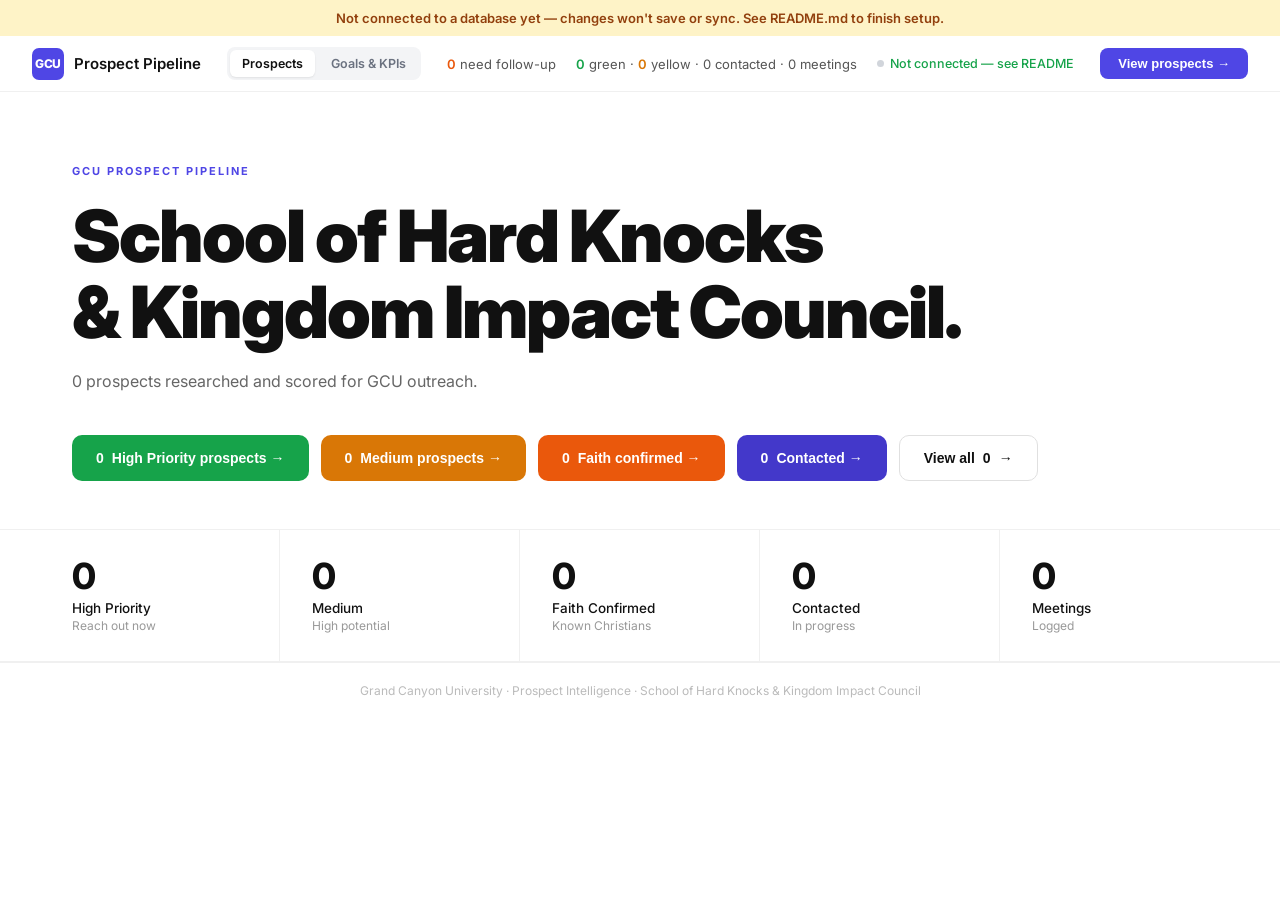
==== commit eb0be3e3: "Add files via upload" ====
--- a/index.html
+++ b/index.html
@@ -22,8 +22,8 @@
     <span class="nav-logo-text" id="nav-logo-text">Prospect Pipeline</span>
   </div>
   <div class="nav-tabs">
-    <button class="nav-tab" id="tab-SOHK" onclick="switchList('SOHK')">School of Hard Knocks</button>
-    <button class="nav-tab" id="tab-KIC" onclick="switchList('KIC')">Kingdom Impact Council</button>
+    <button class="nav-tab" id="tab-prospects" onclick="showSection('prospects')">Prospects</button>
+    <button class="nav-tab" id="tab-goals" onclick="showSection('goals')">Goals &amp; KPIs</button>
   </div>
   <div class="nav-center" id="nav-stats">
     <span><span class="nav-dot-orange" id="nav-followup">0</span> need follow-up</span>
@@ -36,13 +36,14 @@
 <!-- HERO PAGE -->
 <div id="page-hero">
   <div class="hero">
-    <div class="hero-label" id="hero-label">SOHK Prospect Pipeline · Grand Canyon University</div>
-    <div class="hero-title" id="hero-title">School of Hard Knocks<br>Pipeline.</div>
+    <div class="hero-label" id="hero-label">GCU Prospect Pipeline</div>
+    <div class="hero-title" id="hero-title">School of Hard Knocks<br>&amp; Kingdom Impact Council.</div>
     <div class="hero-sub" id="hero-sub">Loading prospects researched and scored for GCU outreach.</div>
     <div class="hero-ctas">
       <button class="cta-btn cta-green" onclick="showList('high')"><span id="cta-green-count">0</span> High Priority prospects →</button>
       <button class="cta-btn cta-yellow" onclick="showList('medium')"><span id="cta-yellow-count">0</span> Medium prospects →</button>
       <button class="cta-btn cta-orange" onclick="showList('faith')"><span id="cta-faith-count">0</span> Faith confirmed →</button>
+      <button class="cta-btn cta-blue" onclick="showList('contacted')"><span id="cta-contacted-count">0</span> Contacted →</button>
       <button class="cta-btn cta-outline" onclick="showList('all')">View all <span id="cta-all-count">0</span> →</button>
     </div>
   </div>
@@ -92,6 +93,11 @@
   <div class="list-controls">
     <input class="list-search" id="list-search" placeholder="Search name, company, category…" oninput="renderList()">
     <select class="list-filter" id="list-cat" onchange="renderList()"><option value="">All Categories</option></select>
+    <select class="list-filter" id="list-source" onchange="renderList()">
+      <option value="">Both Lists</option>
+      <option value="SOHK">School of Hard Knocks</option>
+      <option value="KIC">Kingdom Impact Council</option>
+    </select>
     <select class="list-filter" id="list-faith" onchange="renderList()">
       <option value="">All Prospects</option>
       <option value="faith">Faith Confirmed</option>
@@ -109,6 +115,7 @@
     <select class="list-filter" id="list-stage" onchange="renderList()">
       <option value="">All Stages</option>
       <option value="none">Not Started</option>
+      <option value="Needs to be Contacted">Needs to be Contacted</option>
       <option value="Emailed">Emailed</option>
       <option value="Interested">Interested</option>
       <option value="Met with">Met with</option>
@@ -149,6 +156,7 @@
   <div class="detail-body">
     <div class="detail-main">
       <div>
+        <div class="detail-origin-notes" id="d-origin-notes"></div>
         <div class="detail-notable" id="d-notable" style="display:none"></div>
         <div class="detail-section-label">BIOGRAPHY</div>
         <div class="detail-bio" id="d-bio"></div>
@@ -217,6 +225,10 @@
       <div class="sidebar-card">
         <div class="sidebar-card-label">FAITH SIGNAL</div>
         <div class="sidebar-card-text" id="d-faith"></div>
+        <label class="faith-confirm-toggle">
+          <input type="checkbox" id="d-faith-confirmed-check" onchange="toggleFaithConfirmed(this.checked)"/>
+          Mark as Faith Confirmed
+        </label>
       </div>
       <div class="sidebar-card">
         <div class="sidebar-card-label">TAGS</div>
@@ -240,13 +252,18 @@
       </div>
       <div class="form-row">
         <div class="form-group"><label class="form-label">Company / Org</label><input class="form-input" id="f-org" placeholder="Organization"></div>
+        <div class="form-group"><label class="form-label">List</label>
+          <select class="form-select" id="f-list">
+            <option value="SOHK">School of Hard Knocks</option>
+            <option value="KIC">Kingdom Impact Council</option>
+          </select>
+        </div>
+      </div>
+      <div class="form-row">
         <div class="form-group"><label class="form-label">Category</label>
           <input class="form-input" id="f-category" list="category-suggestions" placeholder="e.g. Entrepreneur, Faith Leader…">
           <datalist id="category-suggestions"></datalist>
         </div>
-      </div>
-      <div class="form-row">
-        <div class="form-group"><label class="form-label">Location</label><input class="form-input" id="f-location" placeholder="City, State"></div>
         <div class="form-group"><label class="form-label">Priority</label>
           <select class="form-select" id="f-priority">
             <option value="high">High Priority</option>
@@ -255,6 +272,9 @@
           </select>
         </div>
       </div>
+      <div class="form-row">
+        <div class="form-group full"><label class="form-label">Location</label><input class="form-input" id="f-location" placeholder="City, State"></div>
+      </div>
       <div class="form-group full"><label class="form-label">Email / Contact</label><input class="form-input" id="f-email" placeholder="email@domain.com"></div>
       <div class="form-group full"><label class="form-label">Biography</label><textarea class="form-textarea" id="f-bio" placeholder="Background, achievements, net worth…"></textarea></div>
       <div class="form-group full"><label class="form-label">Best Approach</label><textarea class="form-textarea" id="f-approach" placeholder="How to reach them, warmest intro path…"></textarea></div>
@@ -271,6 +291,22 @@
 
 <footer>Grand Canyon University · Prospect Intelligence · School of Hard Knocks &amp; Kingdom Impact Council</footer>
 
+<!-- GOALS / KPIs PAGE -->
+<div class="goals-view" id="page-goals" style="display:none">
+  <div class="list-header">
+    <div class="list-title">Goals &amp; KPIs</div>
+  </div>
+  <div class="goal-form">
+    <input type="text" id="goal-title" class="goal-title-input" placeholder="Goal or KPI description…"/>
+    <input type="date" id="goal-due-date" class="goal-date-input"/>
+    <button class="touchpoint-add-btn" onclick="addGoal()">+ Add Goal</button>
+  </div>
+  <div class="goal-section-label">OPEN</div>
+  <div id="goals-open-list" class="goals-list"></div>
+  <div class="goal-section-label">COMPLETED</div>
+  <div id="goals-done-list" class="goals-list"></div>
+</div>
+
 <script type="module" src="app.js"></script>
 </body>
 </html>
--- a/styles.css
+++ b/styles.css
@@ -31,6 +31,7 @@
 .cta-green{background:#16a34a;color:#fff}
 .cta-yellow{background:#d97706;color:#fff}
 .cta-orange{background:#ea580c;color:#fff}
+.cta-blue{background:#4338ca;color:#fff}
 .cta-outline{background:#fff;color:#111;border:1.5px solid #e0e0e0}
 
 /* STAT TILES */
@@ -271,6 +272,7 @@
   font-size: 10px; font-weight: 700; border-radius: 999px; padding: 3px 8px; white-space: nowrap;
 }
 .stage-emailed { background: #e0e7ff; color: #4338ca; }
+.stage-needed { background: #ffedd5; color: #c2410c; }
 .stage-interested { background: #fef9c3; color: #854d0e; }
 .stage-met { background: #dbeafe; color: #1d4ed8; }
 .stage-confirmed { background: #dcfce7; color: #15803d; }
@@ -281,6 +283,7 @@
   border: none; cursor: pointer; font-family: inherit; margin-right: 6px;
 }
 .stage-select.stage-emailed { background: #e0e7ff; color: #4338ca; }
+.stage-select.stage-needed { background: #ffedd5; color: #c2410c; }
 .stage-select.stage-interested { background: #fef9c3; color: #854d0e; }
 .stage-select.stage-met { background: #dbeafe; color: #1d4ed8; }
 .stage-select.stage-confirmed { background: #dcfce7; color: #15803d; }
@@ -334,6 +337,45 @@
 }
 .touchpoint-add-btn:hover { background: #333; }
 
+.detail-origin-notes { display: flex; gap: 8px; margin-bottom: 10px; flex-wrap: wrap; }
+.origin-note {
+  font-size: 11px; font-weight: 700; border-radius: 999px; padding: 4px 10px; white-space: nowrap;
+}
+.origin-SOHK { background: #fef3c7; color: #92400e; }
+.origin-KIC { background: #ede9fe; color: #5b21b6; }
+.origin-added { background: #d1fae5; color: #065f46; }
+
+.faith-confirm-toggle {
+  display: flex; align-items: center; gap: 6px; margin-top: 10px; font-size: 12.5px;
+  color: #374151; font-weight: 600; cursor: pointer;
+}
+.faith-confirm-toggle input { cursor: pointer; }
+
+/* Goals / KPIs page */
+.goals-view { max-width: 900px; margin: 0 auto; padding: 32px 24px; }
+.goal-form {
+  display: grid; grid-template-columns: 1fr 160px auto; gap: 8px; background: #f9fafb;
+  border: 1px solid #eee; border-radius: 10px; padding: 14px; margin: 20px 0 28px;
+}
+.goal-title-input, .goal-date-input {
+  font-family: inherit; font-size: 13.5px; padding: 9px 12px; border: 1px solid #ddd;
+  border-radius: 8px; background: #fff;
+}
+.goal-section-label {
+  font-size: 11px; font-weight: 700; color: #9ca3af; letter-spacing: 0.5px; margin: 18px 0 8px;
+}
+.goals-list { display: flex; flex-direction: column; gap: 8px; }
+.goal-row {
+  display: flex; align-items: flex-start; gap: 12px; background: #fff; border: 1px solid #eee;
+  border-radius: 8px; padding: 12px 14px;
+}
+.goal-row input[type="checkbox"] { margin-top: 3px; width: 16px; height: 16px; cursor: pointer; }
+.goal-row-text { flex: 1; min-width: 0; }
+.goal-row-title { font-size: 14px; font-weight: 600; color: #111; }
+.goal-row-meta { font-size: 11.5px; color: #9ca3af; margin-top: 2px; font-weight: 600; }
+.goal-row-done .goal-row-title { text-decoration: line-through; color: #9ca3af; }
+.goal-row-overdue .goal-row-meta { color: #dc2626; }
+
 .detail-notable {
   font-size: 13px; font-style: italic; color: #4f46e5; margin-bottom: 10px;
   padding: 8px 12px; background: #eef2ff; border-radius: 6px; border-left: 3px solid #4f46e5;
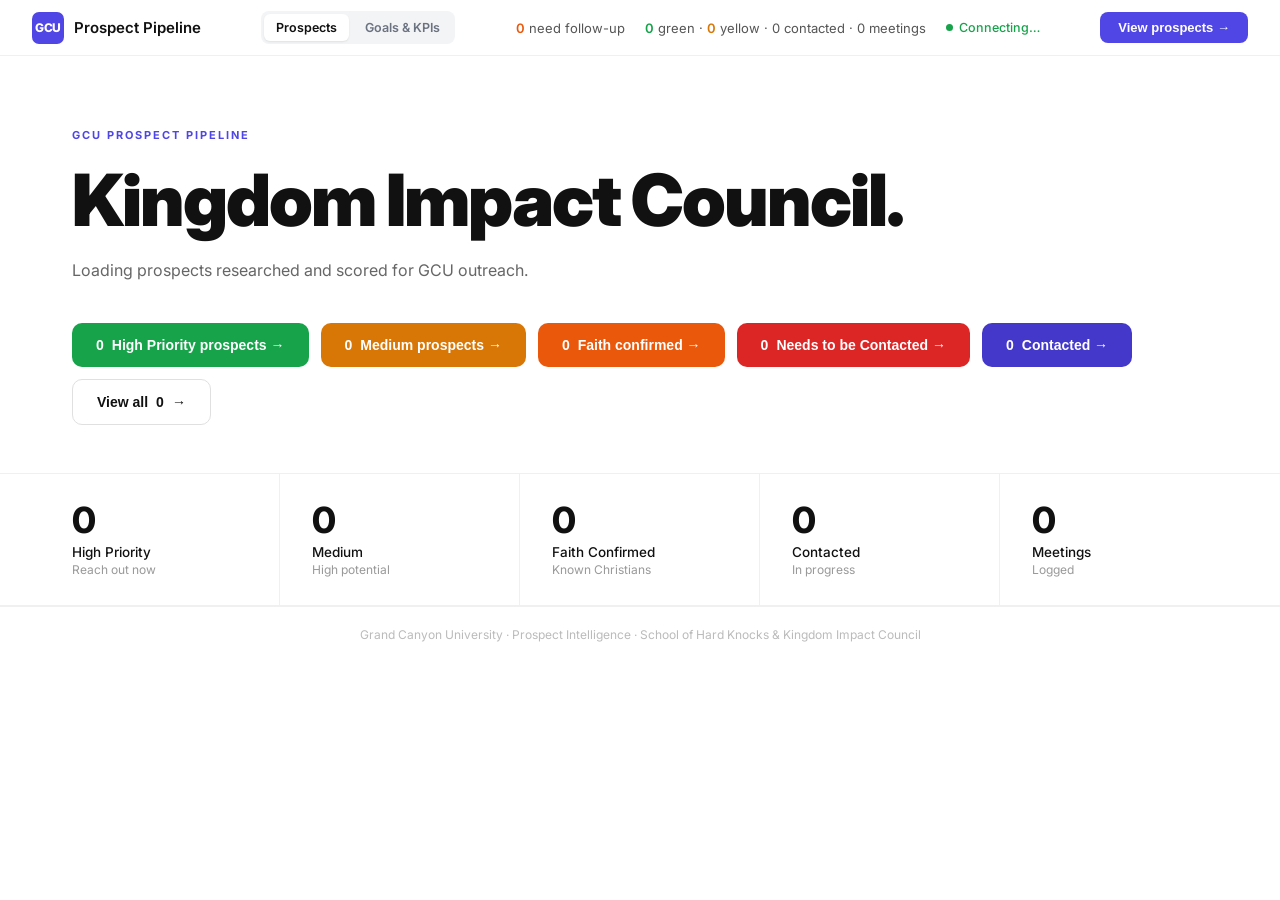
==== commit 37e7c5d5: "Add files via upload" ====
--- a/index.html
+++ b/index.html
@@ -37,12 +37,13 @@
 <div id="page-hero">
   <div class="hero">
     <div class="hero-label" id="hero-label">GCU Prospect Pipeline</div>
-    <div class="hero-title" id="hero-title">School of Hard Knocks<br>&amp; Kingdom Impact Council.</div>
+    <div class="hero-title" id="hero-title">Kingdom Impact Council.</div>
     <div class="hero-sub" id="hero-sub">Loading prospects researched and scored for GCU outreach.</div>
     <div class="hero-ctas">
       <button class="cta-btn cta-green" onclick="showList('high')"><span id="cta-green-count">0</span> High Priority prospects →</button>
       <button class="cta-btn cta-yellow" onclick="showList('medium')"><span id="cta-yellow-count">0</span> Medium prospects →</button>
       <button class="cta-btn cta-orange" onclick="showList('faith')"><span id="cta-faith-count">0</span> Faith confirmed →</button>
+      <button class="cta-btn cta-red" onclick="showList('needscontact')"><span id="cta-needed-count">0</span> Needs to be Contacted →</button>
       <button class="cta-btn cta-blue" onclick="showList('contacted')"><span id="cta-contacted-count">0</span> Contacted →</button>
       <button class="cta-btn cta-outline" onclick="showList('all')">View all <span id="cta-all-count">0</span> →</button>
     </div>
--- a/styles.css
+++ b/styles.css
@@ -31,6 +31,7 @@
 .cta-green{background:#16a34a;color:#fff}
 .cta-yellow{background:#d97706;color:#fff}
 .cta-orange{background:#ea580c;color:#fff}
+.cta-red{background:#dc2626;color:#fff}
 .cta-blue{background:#4338ca;color:#fff}
 .cta-outline{background:#fff;color:#111;border:1.5px solid #e0e0e0}
 
